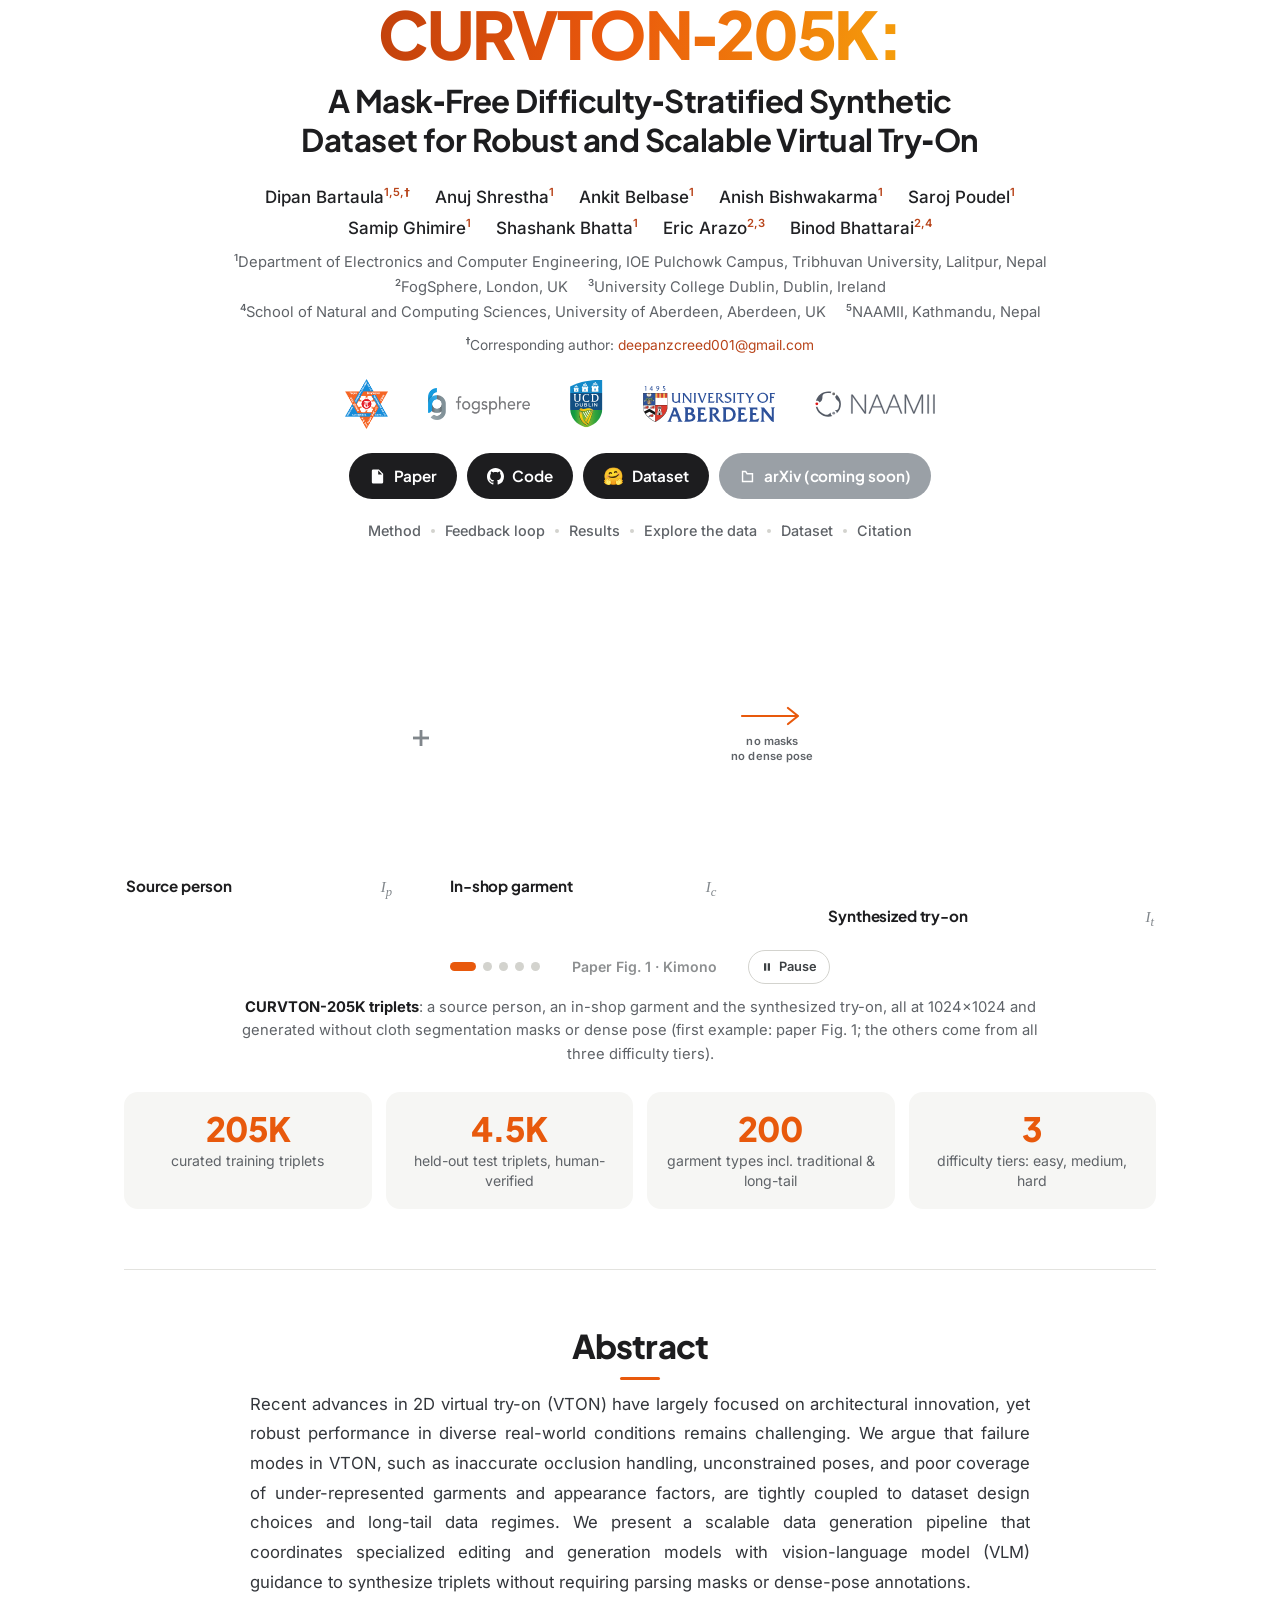
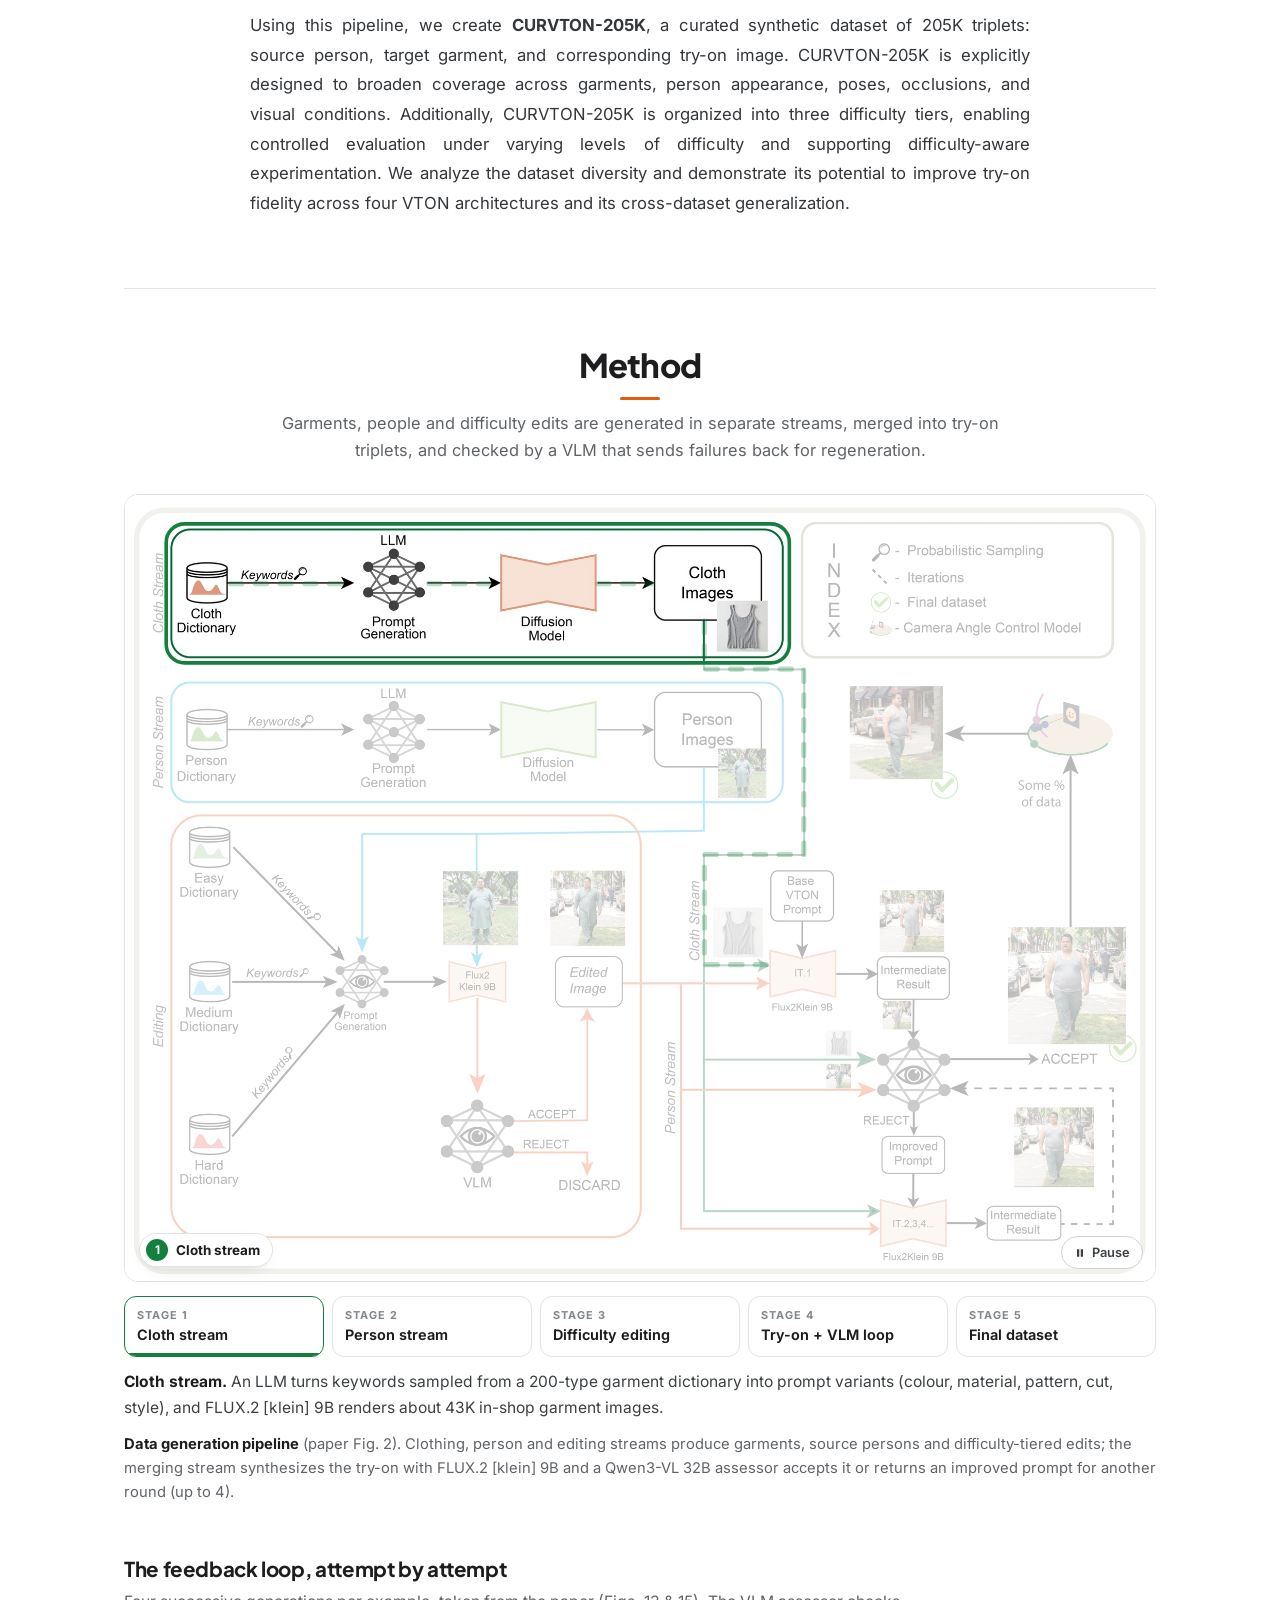
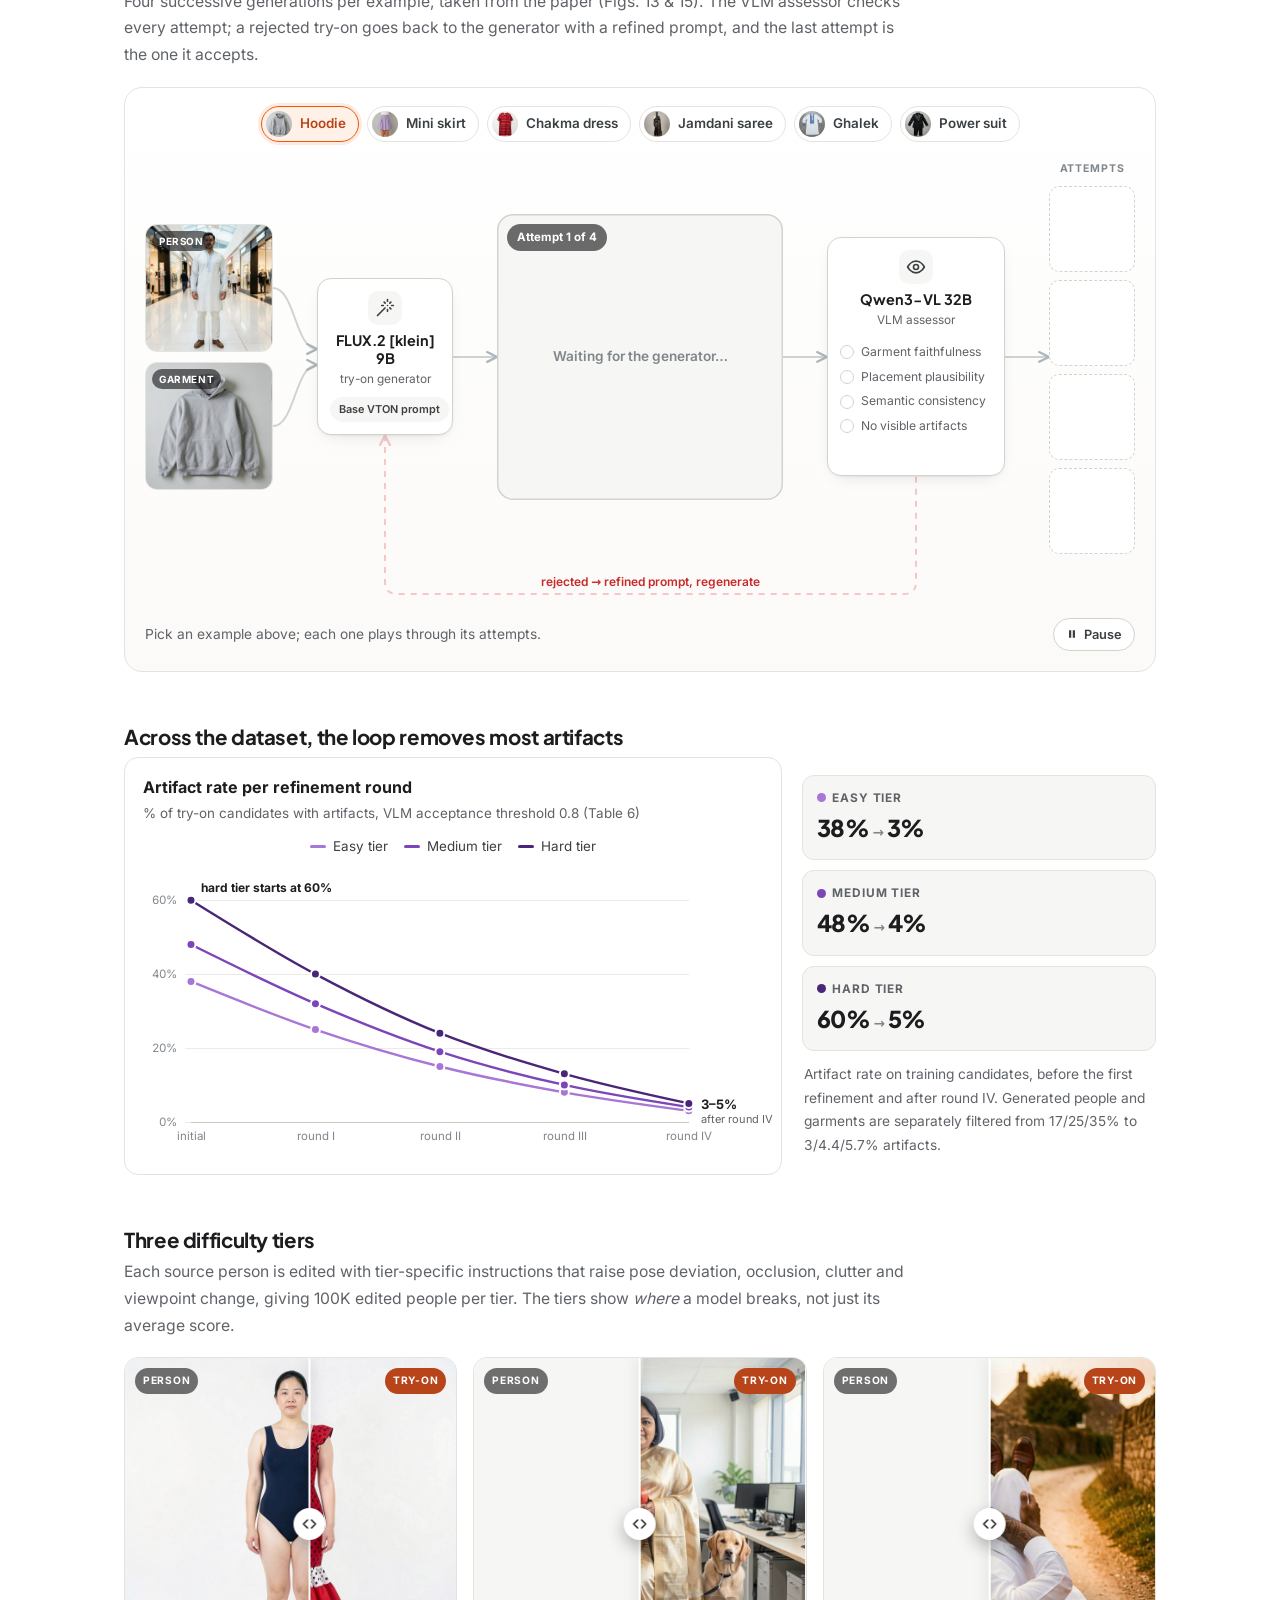
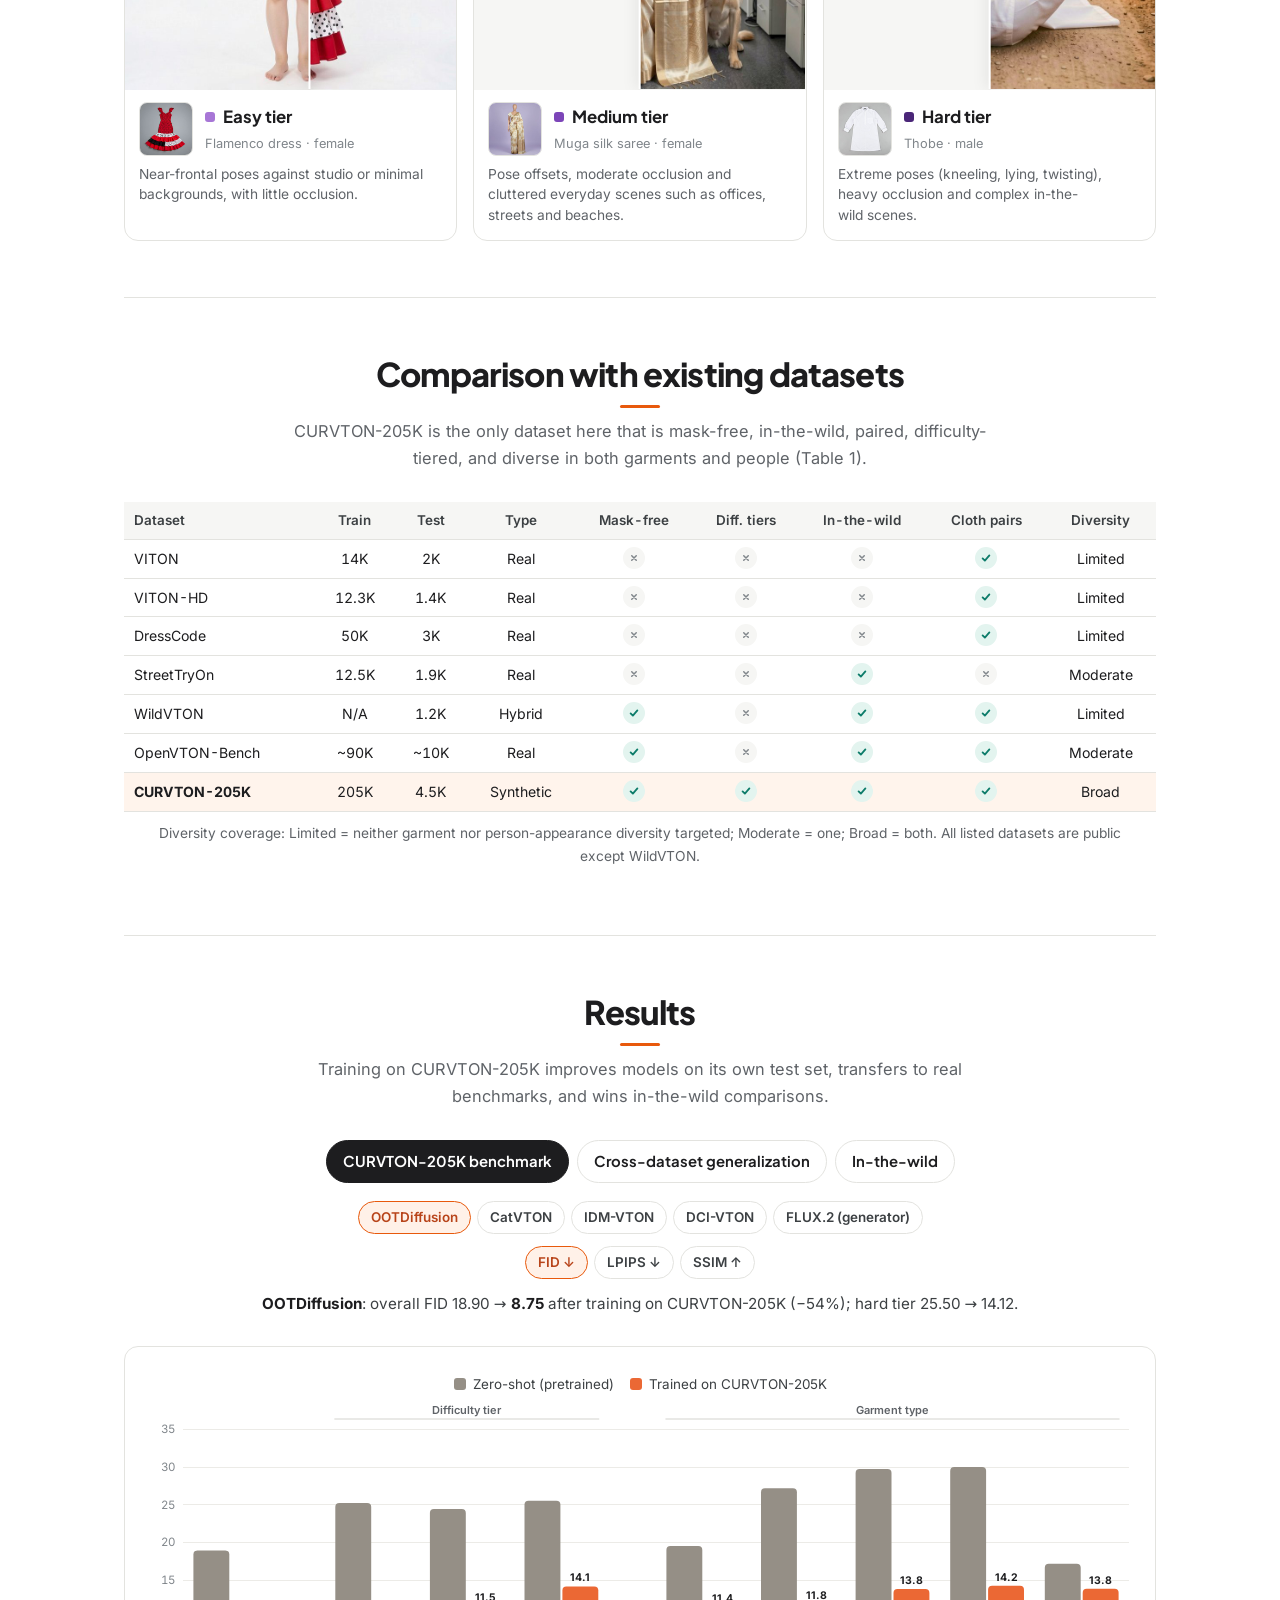
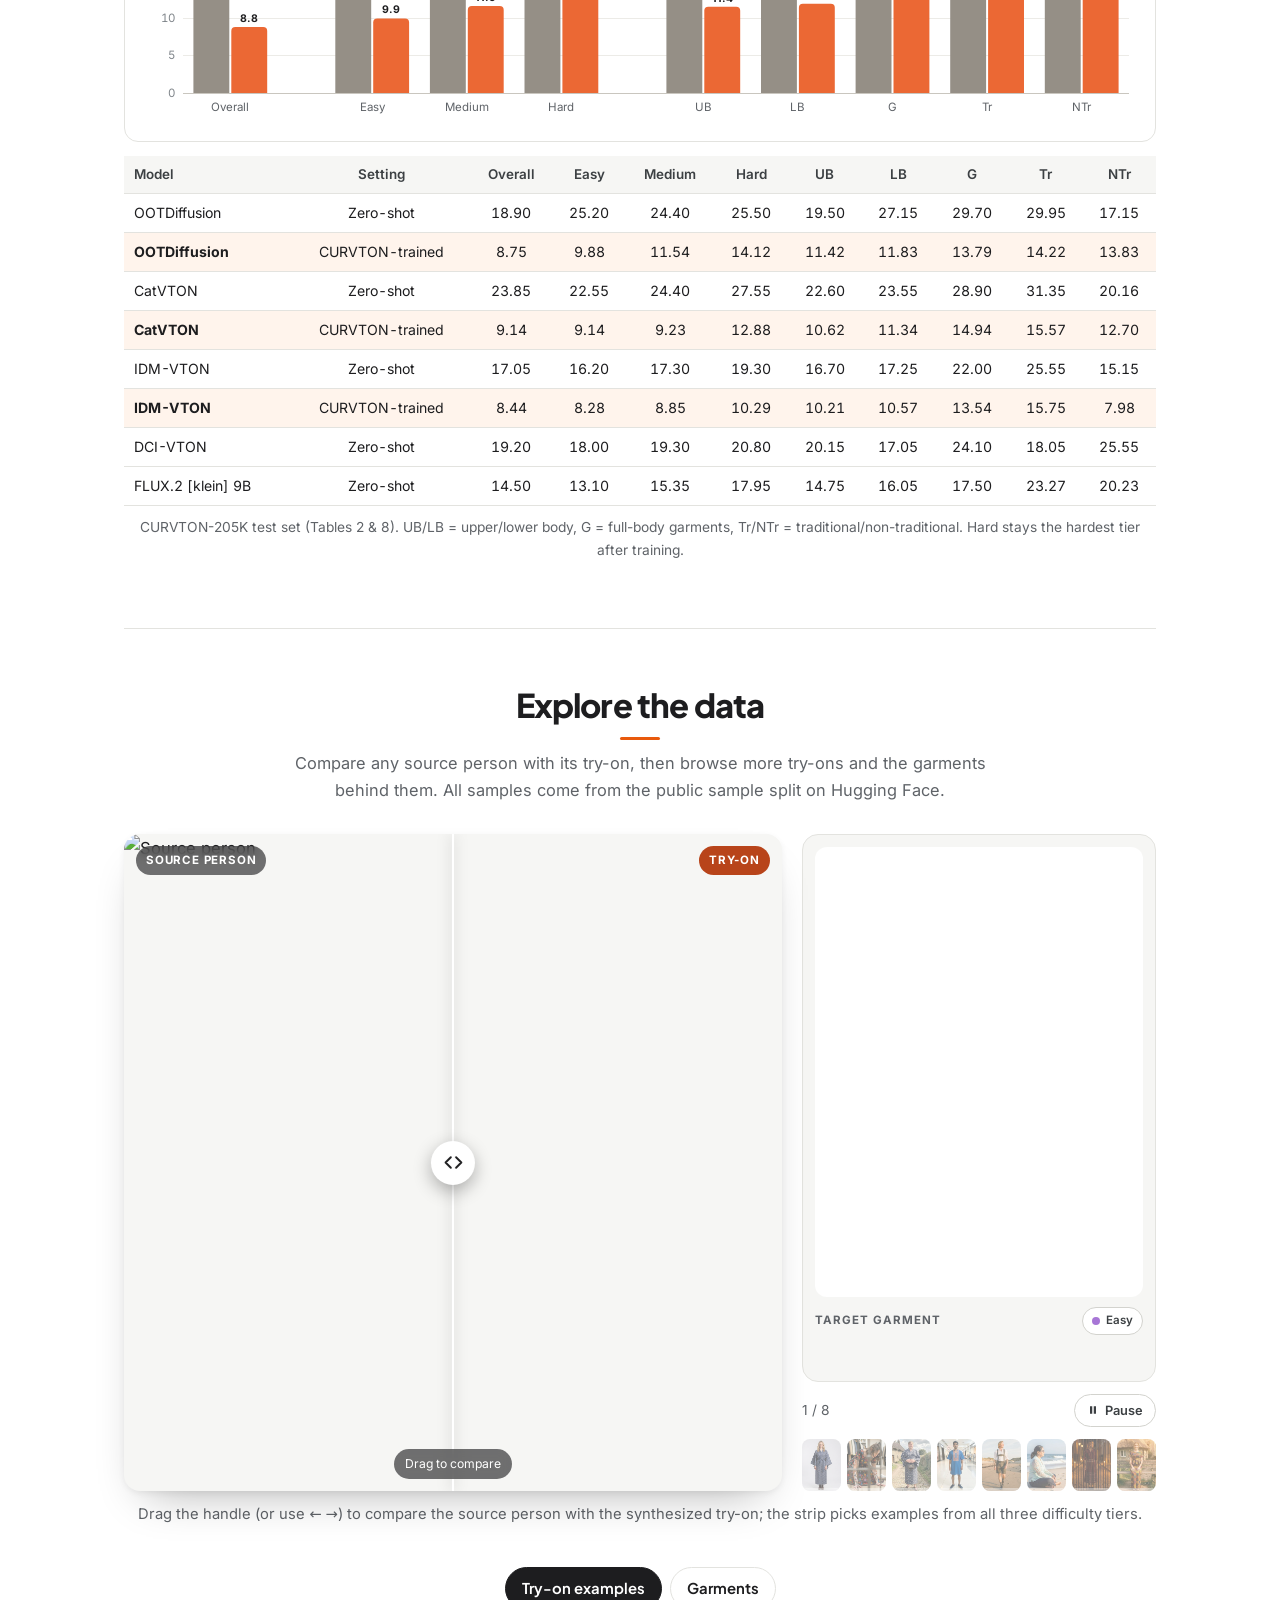
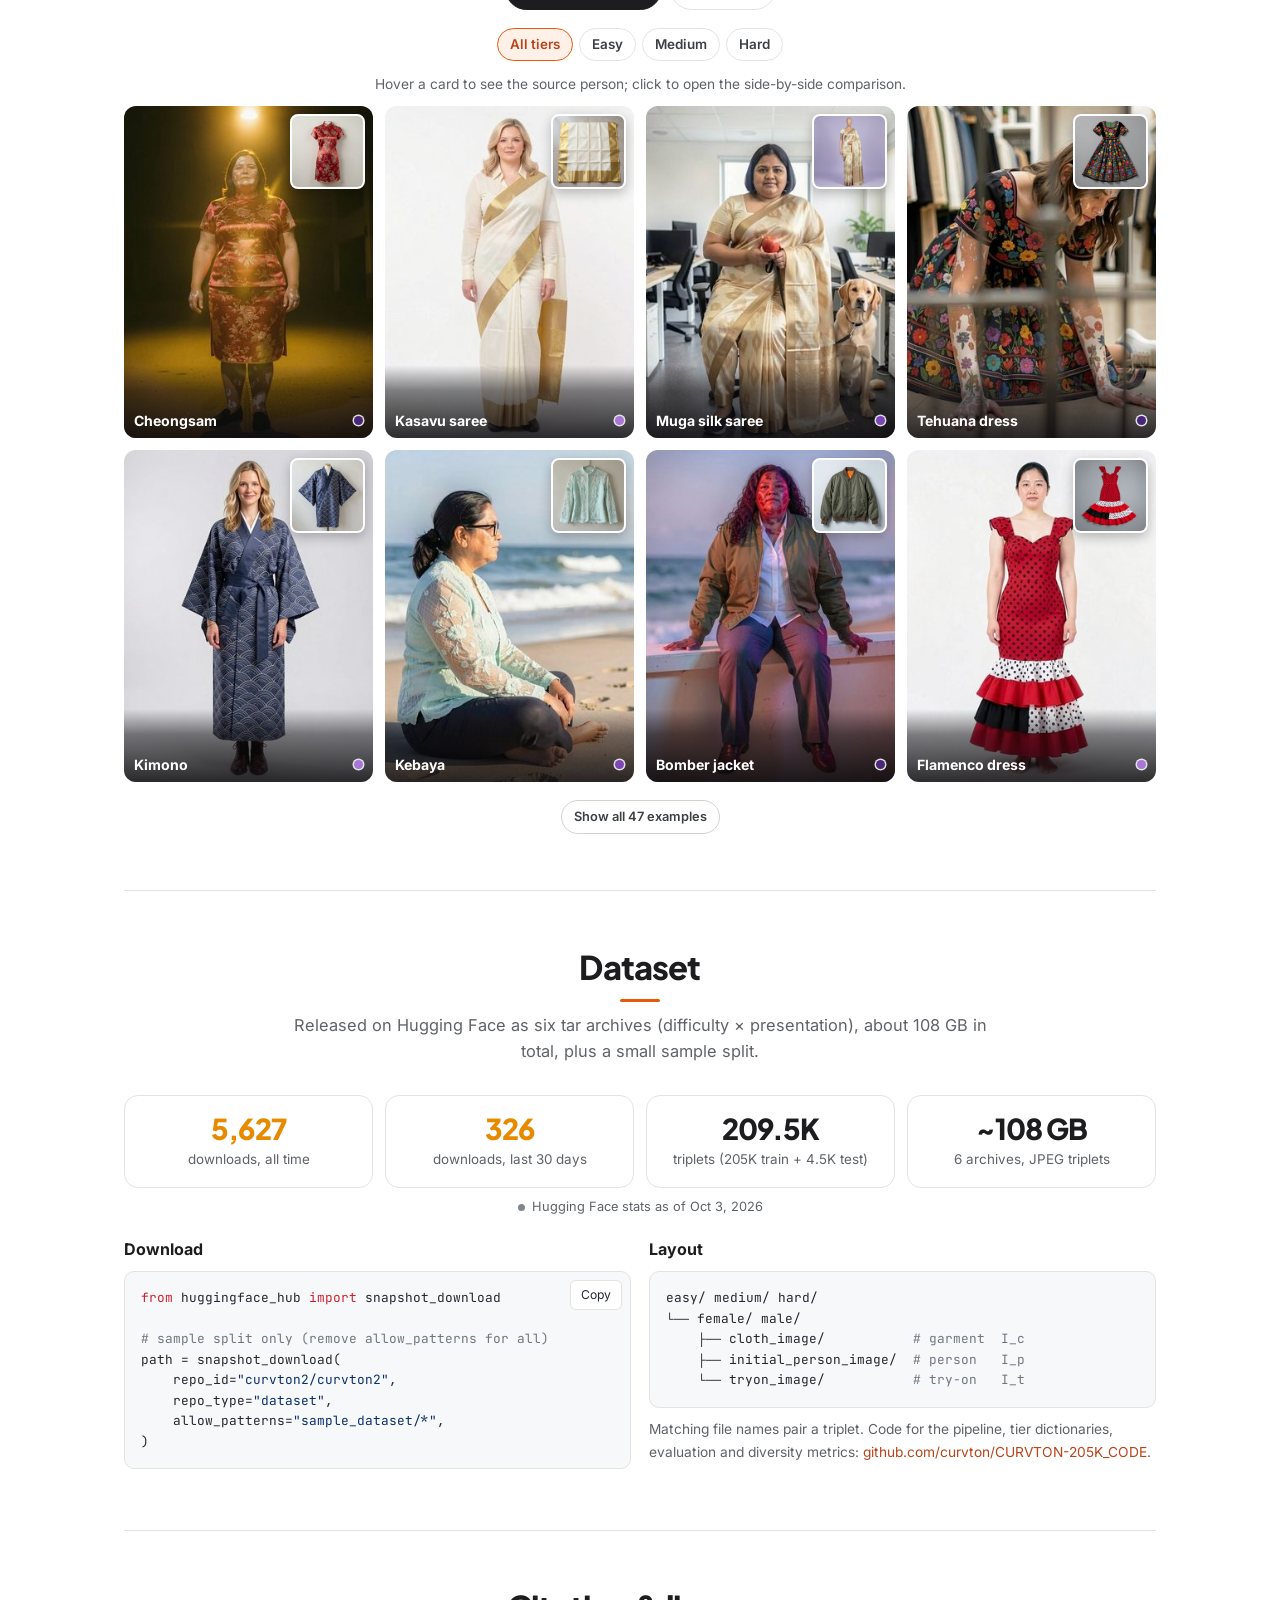
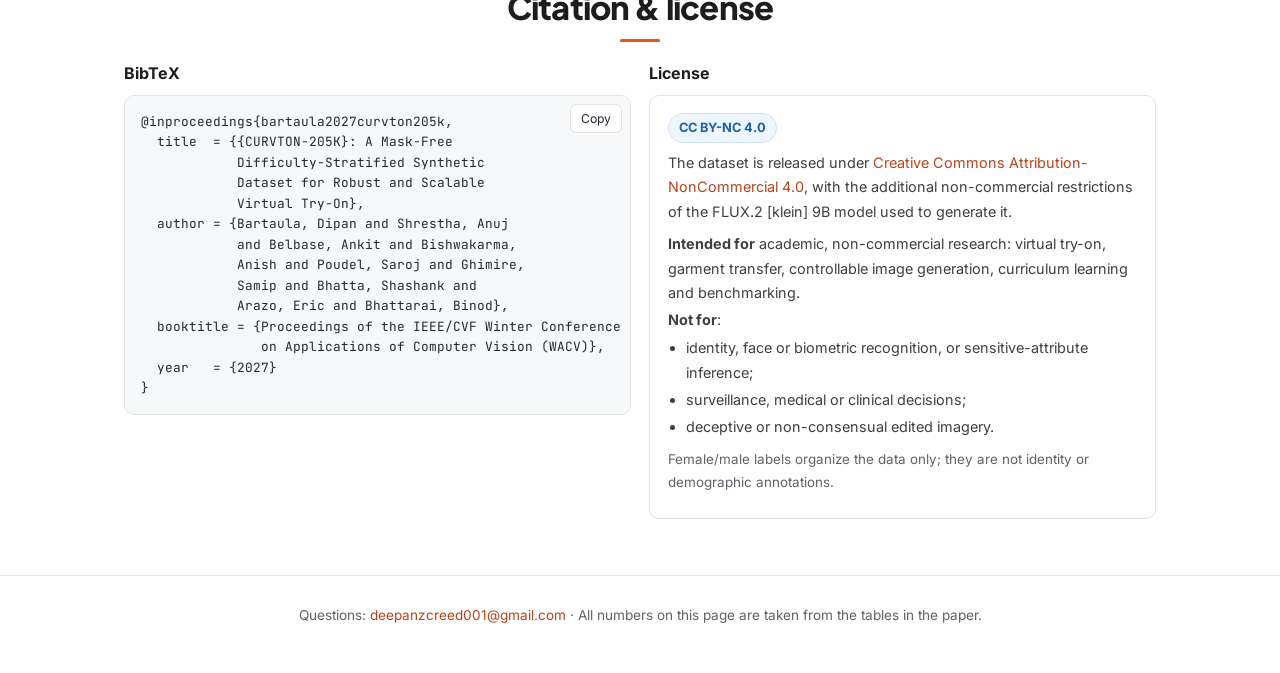
==== site/curvton/index.html @ 4152c532 "CURVTON-205K project page (WACV 2027) Co-Authored-By: Claude Opus 5.5 <noreply@anthropic.com>" ====
<!DOCTYPE html>
<html lang="en">
<head>
<meta charset="utf-8">
<meta name="viewport" content="width=device-width, initial-scale=1">
<meta name="color-scheme" content="light only">
<title>CURVTON-205K: A Mask-Free Difficulty-Stratified Synthetic Dataset for Robust and Scalable Virtual Try-On</title>
<meta name="description" content="CURVTON-205K: 205K curated, mask-free virtual try-on triplets in three difficulty tiers, built with a VLM-guided generation and curation pipeline.">
<meta property="og:title" content="CURVTON-205K: A Mask-Free Difficulty-Stratified Synthetic Dataset for Robust and Scalable Virtual Try-On">
<meta property="og:description" content="205K curated mask-free try-on triplets · 200 garment types · easy / medium / hard tiers · evaluated across four VTON architectures.">
<meta property="og:type" content="website">
<meta property="og:url" content="https://dipanbartaula.github.io/curvton/">
<meta property="og:image" content="https://dipanbartaula.github.io/curvton/static/img/og.jpg">
<meta property="og:image:width" content="1200">
<meta property="og:image:height" content="630">
<meta name="twitter:card" content="summary_large_image">
<meta name="twitter:image" content="https://dipanbartaula.github.io/curvton/static/img/og.jpg">
<link rel="canonical" href="https://dipanbartaula.github.io/curvton/">
<meta name="theme-color" content="#ffffff">
<link rel="icon" href="data:image/svg+xml,%3Csvg xmlns='http://www.w3.org/2000/svg' viewBox='0 0 64 64'%3E%3Crect width='64' height='64' rx='16' fill='%231d1d1f'/%3E%3Cpath d='M22 14l-10 8 5 8 5-3v23h20V27l5 3 5-8-10-8c-2 4-6 6-10 6s-8-2-10-6z' fill='%23e8590c'/%3E%3C/svg%3E">
<link rel="preload" href="static/fonts/inter-var.woff2" as="font" type="font/woff2" crossorigin>
<link rel="preload" href="static/fonts/jakarta-var.woff2" as="font" type="font/woff2" crossorigin>
<link rel="stylesheet" href="static/css/style.css">
</head>
<body>

<header class="wrap">
  <h1><span class="name">CURVTON&#8209;205K:</span> <span class="desc">A Mask&#8209;Free Difficulty&#8209;Stratified Synthetic Dataset for Robust and Scalable Virtual Try&#8209;On</span></h1>
  <div class="authors">
    <span>Dipan Bartaula<sup>1,5,&dagger;</sup></span>
    <span>Anuj Shrestha<sup>1</sup></span>
    <span>Ankit Belbase<sup>1</sup></span>
    <span>Anish Bishwakarma<sup>1</sup></span>
    <span>Saroj Poudel<sup>1</sup></span>
    <span>Samip Ghimire<sup>1</sup></span>
    <span>Shashank Bhatta<sup>1</sup></span>
    <span>Eric Arazo<sup>2,3</sup></span>
    <span>Binod Bhattarai<sup>2,4</sup></span>
  </div>
  <div class="affils">
    <span><sup>1</sup>Department of Electronics and Computer Engineering, IOE Pulchowk Campus, Tribhuvan University, Lalitpur, Nepal</span>
    <span><sup>2</sup>FogSphere, London, UK</span>
    <span><sup>3</sup>University College Dublin, Dublin, Ireland</span>
    <span><sup>4</sup>School of Natural and Computing Sciences, University of Aberdeen, Aberdeen, UK</span>
    <span><sup>5</sup>NAAMII, Kathmandu, Nepal</span>
  </div>
  <div class="notes"><sup>&dagger;</sup>Corresponding author: <a href="mailto:deepanzcreed001@gmail.com">deepanzcreed001@gmail.com</a></div>
  <div class="logos" aria-label="Affiliated institutions">
    <a class="lg lg-tu" href="https://tu.edu.np/" target="_blank" rel="noopener" title="Tribhuvan University"><img src="static/img/logos/tu.png" width="163" height="192" alt="Tribhuvan University"></a>
    <a class="lg lg-fog" href="https://fogsphere.com/" target="_blank" rel="noopener" title="FogSphere"><img src="static/img/logos/fogsphere.png" width="384" height="120" alt="FogSphere"></a>
    <a class="lg lg-ucd" href="https://www.ucd.ie/" target="_blank" rel="noopener" title="University College Dublin"><img src="static/img/logos/ucd.svg" width="47" height="68" alt="University College Dublin"></a>
    <span class="lg-br" aria-hidden="true"></span>
    <a class="lg lg-abdn" href="https://www.abdn.ac.uk/" target="_blank" rel="noopener" title="University of Aberdeen"><img src="static/img/logos/aberdeen.svg" width="389" height="106" alt="University of Aberdeen"></a>
    <a class="lg lg-naamii" href="https://naamii.org/" target="_blank" rel="noopener" title="NAAMII"><img src="static/img/logos/naamii.svg" width="1066" height="232" alt="NAAMII"></a>
  </div>
  <div class="buttons">
    <a class="btn" href="static/pdf/CURVTON-205K.pdf" target="_blank" rel="noopener"><svg viewBox="0 0 24 24"><path d="M6 2h8l6 6v12a2 2 0 0 1-2 2H6a2 2 0 0 1-2-2V4a2 2 0 0 1 2-2zm7 1.5V9h5.5L13 3.5zM8 13h8v1.6H8V13zm0 3.4h8V18H8v-1.6z"/></svg>Paper</a>
    <a class="btn" href="https://github.com/curvton/CURVTON-205K_CODE" target="_blank" rel="noopener"><svg viewBox="0 0 16 16"><path d="M8 0C3.58 0 0 3.58 0 8c0 3.54 2.29 6.53 5.47 7.59.4.07.55-.17.55-.38 0-.19-.01-.82-.01-1.49-2.01.37-2.53-.49-2.69-.94-.09-.23-.48-.94-.82-1.13-.28-.15-.68-.52-.01-.53.63-.01 1.08.58 1.23.82.72 1.21 1.87.87 2.33.66.07-.52.28-.87.51-1.07-1.78-.2-3.64-.89-3.64-3.95 0-.87.31-1.59.82-2.15-.08-.2-.36-1.02.08-2.12 0 0 .67-.21 2.2.82.64-.18 1.32-.27 2-.27.68 0 1.36.09 2 .27 1.53-1.04 2.2-.82 2.2-.82.44 1.1.16 1.92.08 2.12.51.56.82 1.27.82 2.15 0 3.07-1.87 3.75-3.65 3.95.29.25.54.73.54 1.48 0 1.07-.01 1.93-.01 2.2 0 .21.15.46.55.38A8.013 8.013 0 0016 8c0-4.42-3.58-8-8-8z"/></svg>Code</a>
    <a class="btn" href="https://huggingface.co/datasets/curvton2/curvton2" target="_blank" rel="noopener"><span class="emoji" aria-hidden="true">🤗</span>Dataset</a>
    <a class="btn disabled" href="#" aria-disabled="true" tabindex="-1"><svg viewBox="0 0 24 24"><path d="M4 4h6l2 3h8v13H4V4zm2 2v12h12V9h-7.1l-2-3H6z"/></svg>arXiv (coming soon)</a>
  </div>
  <nav class="toc" aria-label="Page sections"><a href="#method">Method</a><a href="#loop-sec">Feedback loop</a><a href="#results">Results</a><a href="#explore">Explore the data</a><a href="#dataset">Dataset</a><a href="#cite">Citation</a></nav>
</header>

<main class="wrap">

<section class="first" id="teaser" aria-label="Teaser">
  <figure class="tz-fig reveal">
    <div class="tz" id="tz">
      <div class="tz-card"><div class="tz-img"><img id="tzP" src="static/img/teaser/fig1_person.jpg" width="683" height="683" alt="Source person"></div><div class="tz-lbl"><b>Source person</b><i>I<sub>p</sub></i></div></div>
      <div class="tz-op" aria-hidden="true">+</div>
      <div class="tz-card"><div class="tz-img"><img id="tzG" src="static/img/teaser/fig1_garment.jpg" width="682" height="682" alt="In-shop garment"></div><div class="tz-lbl"><b>In-shop garment</b><i>I<sub>c</sub></i></div></div>
      <div class="tz-op tz-arrow" aria-hidden="true"><svg viewBox="0 0 64 24" fill="none" stroke="currentColor" stroke-width="2.2" stroke-linecap="round" stroke-linejoin="round"><path d="M2 12h56M48 4l10 8-10 8"/></svg><span>no masks<br>no dense pose</span></div>
      <div class="tz-card tz-out"><div class="tz-img" id="tzOut"><img id="tzBase" src="static/img/teaser/fig1_person.jpg" width="683" height="683" alt=""><div class="tz-rev" id="tzRev"><div class="tz-inner" id="tzInner"><img id="tzT" src="static/img/teaser/fig1_tryon.jpg" width="683" height="683" alt="Synthesized try-on"></div></div><div class="tz-beam" id="tzBeam"></div><span class="tz-ok" id="tzOk"><svg viewBox="0 0 16 16" fill="none" stroke="currentColor" stroke-width="2.4" stroke-linecap="round" stroke-linejoin="round"><path d="M3.5 8.5l3 3 6-7"/></svg>VLM-accepted</span></div><div class="tz-lbl"><b>Synthesized try-on</b><i>I<sub>t</sub></i></div></div>
      <img class="tz-ghost" id="tzGhost" alt="" aria-hidden="true">
    </div>
    <div class="tz-ctrl"><div class="tz-dots" id="tzDots" aria-label="Choose a teaser example"></div><span class="tz-name" id="tzName">Paper Fig. 1</span><button class="pill" id="tzPlay" type="button"><svg viewBox="0 0 16 16"><path d="M4 3h3v10H4zM9 3h3v10H9z"/></svg><span>Pause</span></button></div>
    <p class="hint motion-note" hidden>Animations are paused because your device asks for reduced motion. Press Play on any figure to watch it.</p>
    <figcaption><b>CURVTON-205K triplets</b>: a source person, an in-shop garment and the synthesized try-on, all at 1024&times;1024 and generated without cloth segmentation masks or dense pose (first example: paper Fig. 1; the others come from all three difficulty tiers).</figcaption>
  </figure>
  <div class="highlights reveal" id="highlights">
    <div class="hl"><div class="num" data-to="205" data-suffix="K">205K</div><div class="lbl">curated training triplets</div></div>
    <div class="hl"><div class="num" data-to="4.5" data-dec="1" data-suffix="K">4.5K</div><div class="lbl">held-out test triplets, human-verified</div></div>
    <div class="hl"><div class="num" data-to="200">200</div><div class="lbl">garment types incl. traditional &amp; long-tail</div></div>
    <div class="hl"><div class="num" data-to="3">3</div><div class="lbl">difficulty tiers: easy, medium, hard</div></div>
  </div>
</section>

<section>
  <h2>Abstract</h2>
  <div class="abstract">
    <p>Recent advances in 2D virtual try-on (VTON) have largely focused on architectural innovation, yet robust performance in diverse real-world conditions remains challenging. We argue that failure modes in VTON, such as inaccurate occlusion handling, unconstrained poses, and poor coverage of under-represented garments and appearance factors, are tightly coupled to dataset design choices and long-tail data regimes. We present a scalable data generation pipeline that coordinates specialized editing and generation models with vision-language model (VLM) guidance to synthesize triplets without requiring parsing masks or dense-pose annotations.</p>
    <p>Using this pipeline, we create <b>CURVTON-205K</b>, a curated synthetic dataset of 205K triplets: source person, target garment, and corresponding try-on image. CURVTON-205K is explicitly designed to broaden coverage across garments, person appearance, poses, occlusions, and visual conditions. Additionally, CURVTON-205K is organized into three difficulty tiers, enabling controlled evaluation under varying levels of difficulty and supporting difficulty-aware experimentation. We analyze the dataset diversity and demonstrate its potential to improve try-on fidelity across four VTON architectures and its cross-dataset generalization.</p>
  </div>
</section>

<section id="method">
  <h2>Method</h2>
  <p class="sub-h">Garments, people and difficulty edits are generated in separate streams, merged into try-on triplets, and checked by a VLM that sends failures back for regeneration.</p>
  <figure class="arch-wrap reveal" id="archWrap">
    <div class="arch" id="arch">
      <img src="static/img/paper/pipeline_fig2.jpg" width="2000" height="1528" alt="CURVTON-205K data generation pipeline (paper Fig. 2)">
      <svg id="archSvg" viewBox="0 0 2000 1528" preserveAspectRatio="none" aria-hidden="true"></svg>
      <div class="arch-tag" id="archTag"><span class="n">1</span><span>Cloth stream</span></div>
      <button class="pill arch-btn" id="archPlay" type="button"><svg viewBox="0 0 16 16"><path d="M4 3h3v10H4zM9 3h3v10H9z"/></svg><span>Pause</span></button>
    </div>
    <div class="steps" id="archSteps" role="tablist" aria-label="Pipeline stages"></div>
    <div class="step-text" id="archText" aria-live="off"></div>
    <p class="hint tap-only" style="display:none;margin-top:8px">Tap the figure to view it full size.</p>
    <figcaption><b>Data generation pipeline</b> (paper Fig. 2). Clothing, person and editing streams produce garments, source persons and difficulty-tiered edits; the merging stream synthesizes the try-on with FLUX.2 [klein] 9B and a Qwen3-VL 32B assessor accepts it or returns an improved prompt for another round (up to 4).</figcaption>
  </figure>

  <h3 id="loop-sec">The feedback loop, attempt by attempt</h3>
  <p class="h3-sub">Four successive generations per example, taken from the paper (Figs. 13 &amp; 15). The VLM assessor checks every attempt; a rejected try-on goes back to the generator with a refined prompt, and the last attempt is the one it accepts.</p>
  <div class="loop reveal" id="loop">
    <div class="lp-pick" id="lpPick" aria-label="Choose an example"></div>
    <div class="lp-stage" id="lpStage">
      <svg class="lp-wires" id="lpWires" aria-hidden="true"></svg>
      <div class="lp-col inputs"><div class="lp-img"><img id="lpPerson" alt="Source person"><span>Person</span></div><div class="lp-img"><img id="lpGarment" alt="Target garment"><span>Garment</span></div></div>
      <div class="lp-node" id="lpGen"><div class="ic"><svg viewBox="0 0 24 24" fill="none" stroke="currentColor" stroke-width="2" stroke-linecap="round" stroke-linejoin="round"><path d="M15 4V2M15 16v-2M8 9h2M20 9h2M17.8 11.8L19 13M15 9h.01M17.8 6.2L19 5M3 21l9-9M12.2 6.2L11 5"/></svg></div><b>FLUX.2 [klein] 9B</b><small>try-on generator</small><span class="lp-prompt" id="lpPrompt">Base VTON prompt</span></div>
      <div class="lp-out" id="lpOut"><img id="lpImgA" alt="Generated try-on attempt"><img id="lpImgB" class="hide" alt=""><span class="att" id="lpAtt">Attempt 1</span><span class="ph">Waiting for the generator&hellip;</span><div class="scan" id="lpScan"></div><span class="stamp" id="lpStamp"></span></div>
      <div class="lp-node" id="lpVlm"><div class="ic"><svg viewBox="0 0 24 24" fill="none" stroke="currentColor" stroke-width="2" stroke-linecap="round" stroke-linejoin="round"><path d="M2 12s3.6-7 10-7 10 7 10 7-3.6 7-10 7S2 12 2 12z"/><circle cx="12" cy="12" r="3"/></svg></div><b>Qwen3-VL 32B</b><small>VLM assessor</small>
        <ul class="lp-checks" id="lpChecks"><li><i></i>Garment faithfulness</li><li><i></i>Placement plausibility</li><li><i></i>Semantic consistency</li><li><i></i>No visible artifacts</li></ul>
        <div class="lp-verdict" id="lpVerdict" aria-live="off"></div></div>
      <div class="lp-hist" id="lpHist"><div class="hd">Attempts</div></div>
    </div>
    <div class="lp-foot"><p class="hint" id="lpNote">Pick an example above; each one plays through its attempts.</p><button class="pill" id="lpPlay" type="button"><svg viewBox="0 0 16 16"><path d="M4 3h3v10H4zM9 3h3v10H9z"/></svg><span>Pause</span></button></div>
  </div>

  <h3>Across the dataset, the loop removes most artifacts</h3>
  <div class="two reveal">
    <div class="chart-box" id="refineBox">
      <h4>Artifact rate per refinement round</h4>
      <div class="sub">% of try-on candidates with artifacts, VLM acceptance threshold 0.8 (Table 6)</div>
      <div class="legend" id="refineLegend"></div>
      <div class="chart" id="refineChart"></div>
    </div>
    <div class="stats3" id="refineStats"></div>
  </div>

  <h3>Three difficulty tiers</h3>
  <p class="h3-sub">Each source person is edited with tier-specific instructions that raise pose deviation, occlusion, clutter and viewpoint change, giving 100K edited people per tier. The tiers show <i>where</i> a model breaks, not just its average score.</p>
  <div class="tiers reveal" id="tiers"></div>
</section>

<section>
  <h2>Comparison with existing datasets</h2>
  <p class="sub-h">CURVTON-205K is the only dataset here that is mask-free, in-the-wild, paired, difficulty-tiered, and diverse in both garments and people (Table 1).</p>
  <div class="tbl-wrap reveal"><table id="matrix"></table></div>
  <p class="hint" style="margin-top:10px">Diversity coverage: Limited = neither garment nor person-appearance diversity targeted; Moderate = one; Broad = both. All listed datasets are public except WildVTON.</p>
</section>

<section id="results">
  <h2>Results</h2>
  <p class="sub-h">Training on CURVTON-205K improves models on its own test set, transfers to real benchmarks, and wins in-the-wild comparisons.</p>
  <div class="tabs" role="tablist" id="resTabs">
    <button class="tab" role="tab" aria-selected="true" data-p="bench">CURVTON-205K benchmark</button>
    <button class="tab" role="tab" aria-selected="false" data-p="cross">Cross-dataset generalization</button>
    <button class="tab" role="tab" aria-selected="false" data-p="wild">In-the-wild</button>
  </div>

  <div class="panel active" id="p-bench">
    <div class="toggles" id="benchModel"></div>
    <div class="toggles" id="benchMetric"><button aria-pressed="true" data-v="FID">FID &darr;</button><button aria-pressed="false" data-v="LPIPS">LPIPS &darr;</button><button aria-pressed="false" data-v="SSIM">SSIM &uarr;</button></div>
    <p class="takeaway" id="benchTake"></p>
    <div class="chart-box">
      <div class="legend"><span><i style="background:var(--neutral)"></i>Zero-shot (pretrained)</span><span><i style="background:var(--curv)"></i>Trained on CURVTON-205K</span></div>
      <div class="chart" id="benchChart"></div>
    </div>
    <div class="tbl-wrap" id="benchTable"></div>
    <p class="hint" style="margin-top:10px">CURVTON-205K test set (Tables 2 &amp; 8). UB/LB = upper/lower body, G = full-body garments, Tr/NTr = traditional/non-traditional. Hard stays the hardest tier after training.</p>
  </div>

  <div class="panel" id="p-cross">
    <div class="toggles" id="crossBench"><button aria-pressed="false" data-v="VITON-HD">VITON-HD</button><button aria-pressed="false" data-v="DressCode">DressCode</button><button aria-pressed="true" data-v="StreetTryOn">StreetTryOn (in-the-wild)</button></div>
    <div class="toggles" id="crossMetric"></div>
    <p class="takeaway" id="crossTake"></p>
    <div class="chart-box">
      <div class="legend"><span><i class="dot" style="background:var(--real)"></i>Real baseline</span><span><i class="dot" style="background:var(--curv)"></i>CURVTON-205K only</span><span><i class="dot" style="background:var(--mix)"></i>Real + CURVTON</span></div>
      <div class="chart" id="crossChart"></div>
    </div>
    <div class="tbl-wrap" id="crossTable"></div>
    <p class="hint" style="margin-top:10px">Train on real data, CURVTON-205K, or both; test protocols fixed (Table 3).</p>
  </div>

  <div class="panel" id="p-wild">
    <p class="takeaway">OOTDiffusion trained on CURVTON-205K is preferred by human raters for both <b>try-on quality (35%)</b> and <b>realism (28%)</b>, and scores highest on CLIP-I and the VLM evaluator.</p>
    <div class="chart-box"><div class="chart" id="wildChart"></div></div>
    <div class="tbl-wrap" id="wildTable"></div>
    <p class="hint" style="margin-top:10px">OOTDiffusion trained on each data source; pretrained FLUX and IDM-VTON as references (Table 5). Human preference: blind pairwise votes from 20 annotators, normalized to 100% per criterion.</p>
  </div>
</section>

<section id="explore">
  <h2>Explore the data</h2>
  <p class="sub-h">Compare any source person with its try-on, then browse more try-ons and the garments behind them. All samples come from the public sample split on Hugging Face.</p>
  <div class="stage reveal" id="stage">
    <div class="cmp" id="heroCmp" role="slider" tabindex="0" aria-label="Compare source person and try-on" aria-valuemin="0" aria-valuemax="100" aria-valuenow="50">
      <img class="cmp-a" alt="Source person" draggable="false">
      <div class="cmp-layer"><div class="inner"><img class="cmp-b" alt="Synthesized try-on" draggable="false"></div></div>
      <div class="cmp-handle"><span class="cmp-knob"><svg viewBox="0 0 24 24" fill="none" stroke="currentColor" stroke-width="2.2" stroke-linecap="round" stroke-linejoin="round"><path d="M9 6l-6 6 6 6M15 6l6 6-6 6"/></svg></span></div>
      <span class="cmp-tag l">Source person</span><span class="cmp-tag r">Try-on</span>
      <span class="cmp-hint">Drag to compare</span>
    </div>
    <div class="side">
      <div class="garment-card">
        <div class="gimg" id="heroGarment"></div>
        <div class="ginfo">
          <div class="glbl"><span>Target garment</span><span class="chip" id="heroTier"><i class="t-e"></i>Easy</span></div>
          <div class="gname" id="heroName">&nbsp;</div>
        </div>
      </div>
      <div class="ctrl"><span class="hint" style="margin:0" id="heroCount">1 / 8</span><button class="pill" id="heroPlay" type="button"><svg viewBox="0 0 16 16"><path d="M4 3h3v10H4zM9 3h3v10H9z"/></svg><span>Pause</span></button></div>
      <div class="rail" id="heroRail" aria-label="Choose an example"></div>
    </div>
  </div>
  <p class="caption reveal" style="text-align:center">Drag the handle (or use &larr;&nbsp;&rarr;) to compare the source person with the synthesized try-on; the strip picks examples from all three difficulty tiers.</p>
  <div class="tabs" role="tablist" id="galTabs" style="margin-top:40px">
    <button class="tab" role="tab" aria-selected="true" data-g="tryon">Try-on examples</button>
    <button class="tab" role="tab" aria-selected="false" data-g="garments">Garments</button>
  </div>
  <div class="gpanel active" id="g-tryon">
    <div class="toggles" id="galTier"><button aria-pressed="true" data-v="all">All tiers</button><button aria-pressed="false" data-v="easy">Easy</button><button aria-pressed="false" data-v="medium">Medium</button><button aria-pressed="false" data-v="hard">Hard</button></div>
    <p class="hint"><span class="hover-only">Hover a card to see the source person; click</span><span class="tap-only">Tap a card</span> to open the side-by-side comparison.</p>
    <div class="gallery" id="gal"></div>
    <div class="more"><button class="pill" id="galMore" type="button">Show more</button></div>
  </div>
  <div class="gpanel" id="g-garments">
    <div class="toggles" id="gmKind"><button aria-pressed="true" data-v="all">All garments</button><button aria-pressed="false" data-v="trad">Traditional</button><button aria-pressed="false" data-v="mod">Contemporary</button></div>
    <div class="garments" id="gms"></div>
    <div class="more"><button class="pill" id="gmMore" type="button">Show more</button></div>
    <p class="hint" style="margin-top:12px"><span class="hover-only">Hover to peek at the try-on, click</span><span class="tap-only">Tap</span> to compare. The garment dictionary covers 200 types, from common Western clothing to long-tail and traditional garments. Each garment here opens the try-on it was used for.</p>
  </div>
</section>

<section id="dataset">
  <h2>Dataset</h2>
  <p class="sub-h">Released on Hugging Face as six tar archives (difficulty &times; presentation), about 108&nbsp;GB in total, plus a small sample split.</p>
  <div class="dstats reveal">
    <div class="ds"><div class="v hf" id="hfAll">5,627</div><div class="l">downloads, all time</div></div>
    <div class="ds"><div class="v hf" id="hfMonth">326</div><div class="l">downloads, last 30 days</div></div>
    <div class="ds"><div class="v">209.5K</div><div class="l">triplets (205K train + 4.5K test)</div></div>
    <div class="ds"><div class="v">~108 GB</div><div class="l">6 archives, JPEG triplets</div></div>
  </div>
  <div class="live stale" id="hfLive"><i></i><span>Hugging Face stats as of Oct 3, 2026</span></div>
  <div class="grid2">
    <div>
      <h4>Download</h4>
<pre id="code1"><button class="copy" type="button">Copy</button><span class="k">from</span> huggingface_hub <span class="k">import</span> snapshot_download

<span class="c"># sample split only (remove allow_patterns for all)</span>
path = snapshot_download(
    repo_id=<span class="s">"curvton2/curvton2"</span>,
    repo_type=<span class="s">"dataset"</span>,
    allow_patterns=<span class="s">"sample_dataset/*"</span>,
)</pre>
    </div>
    <div>
      <h4>Layout</h4>
<pre>easy/ medium/ hard/
└── female/ male/
    ├── cloth_image/           <span class="c"># garment  I_c</span>
    ├── initial_person_image/  <span class="c"># person   I_p</span>
    └── tryon_image/           <span class="c"># try-on   I_t</span></pre>
      <p class="hint" style="text-align:left;margin-top:10px">Matching file names pair a triplet. Code for the pipeline, tier dictionaries, evaluation and diversity metrics: <a href="https://github.com/curvton/CURVTON-205K_CODE" target="_blank" rel="noopener">github.com/curvton/CURVTON-205K_CODE</a>.</p>
    </div>
  </div>
</section>

<section id="cite">
  <h2>Citation &amp; license</h2>
  <div class="grid2" style="margin-top:18px">
    <div>
      <h4>BibTeX</h4>
<pre id="bibtex"><button class="copy" type="button">Copy</button>@inproceedings{bartaula2027curvton205k,
  title  = {{CURVTON-205K}: A Mask-Free
            Difficulty-Stratified Synthetic
            Dataset for Robust and Scalable
            Virtual Try-On},
  author = {Bartaula, Dipan and Shrestha, Anuj
            and Belbase, Ankit and Bishwakarma,
            Anish and Poudel, Saroj and Ghimire,
            Samip and Bhatta, Shashank and
            Arazo, Eric and Bhattarai, Binod},
  booktitle = {Proceedings of the IEEE/CVF Winter Conference
               on Applications of Computer Vision (WACV)},
  year   = {2027}
}</pre>
    </div>
    <div>
      <h4>License</h4>
      <div class="license">
        <span class="badge">CC BY-NC 4.0</span>
        <p>The dataset is released under <a href="https://creativecommons.org/licenses/by-nc/4.0/" target="_blank" rel="noopener">Creative Commons Attribution-NonCommercial 4.0</a>, with the additional non-commercial restrictions of the FLUX.2 [klein] 9B model used to generate it.</p>
        <p style="margin-bottom:2px"><b>Intended for</b> academic, non-commercial research: virtual try-on, garment transfer, controllable image generation, curriculum learning and benchmarking.</p>
        <p style="margin-bottom:2px"><b>Not for</b>:</p>
        <ul>
          <li>identity, face or biometric recognition, or sensitive-attribute inference;</li>
          <li>surveillance, medical or clinical decisions;</li>
          <li>deceptive or non-consensual edited imagery.</li>
        </ul>
        <p style="margin-top:8px;font-size:.84rem;color:var(--muted)">Female/male labels organize the data only; they are not identity or demographic annotations.</p>
      </div>
    </div>
  </div>
</section>
</main>

<footer>
  <div class="wrap">Questions: <a href="mailto:deepanzcreed001@gmail.com">deepanzcreed001@gmail.com</a> · All numbers on this page are taken from the tables in the paper.</div>
</footer>

<div class="lightbox" id="lightbox" role="dialog" aria-modal="true" aria-label="Try-on comparison">
  <button class="lb-close" type="button" aria-label="Close"><svg viewBox="0 0 24 24" fill="none" stroke="currentColor" stroke-width="2.2" stroke-linecap="round"><path d="M6 6l12 12M18 6L6 18"/></svg></button>
  <button class="lb-nav prev" type="button" aria-label="Previous"><svg viewBox="0 0 24 24" fill="none" stroke="currentColor" stroke-width="2.2" stroke-linecap="round" stroke-linejoin="round"><path d="M15 6l-6 6 6 6"/></svg></button>
  <button class="lb-nav next" type="button" aria-label="Next"><svg viewBox="0 0 24 24" fill="none" stroke="currentColor" stroke-width="2.2" stroke-linecap="round" stroke-linejoin="round"><path d="M9 6l6 6-6 6"/></svg></button>
  <div class="lb-inner">
    <div class="cmp" id="lbCmp" role="slider" tabindex="0" aria-label="Compare source person and try-on" aria-valuemin="0" aria-valuemax="100" aria-valuenow="50">
      <img class="cmp-a" alt="Source person" draggable="false">
      <div class="cmp-layer"><div class="inner"><img class="cmp-b" alt="Synthesized try-on" draggable="false"></div></div>
      <div class="cmp-handle"><span class="cmp-knob"><svg viewBox="0 0 24 24" fill="none" stroke="currentColor" stroke-width="2.2" stroke-linecap="round" stroke-linejoin="round"><path d="M9 6l-6 6 6 6M15 6l6 6-6 6"/></svg></span></div>
      <span class="cmp-tag l">Source person</span><span class="cmp-tag r">Try-on</span>
    </div>
    <div class="lb-side">
      <img id="lbCloth" alt="Target garment">
      <div><h4 id="lbName"></h4><div style="display:flex;gap:6px;margin-top:8px;flex-wrap:wrap" id="lbChips"></div></div>
    </div>
  </div>
</div>

<div class="zoom" id="zoom" role="dialog" aria-modal="true" aria-label="Enlarged figure">
  <button class="zclose" type="button" aria-label="Close enlarged figure"><svg viewBox="0 0 24 24" fill="none" stroke="currentColor" stroke-width="2.2" stroke-linecap="round"><path d="M6 6l12 12M18 6L6 18"/></svg></button>
  <img alt="">
</div>
<div class="tooltip" id="tip" aria-hidden="true"></div>

<script src="static/vendor/d3.v7.min.js"></script>
<script src="static/js/data.js"></script>
<script src="static/js/teaser.js"></script>
<script src="static/js/arch.js"></script>
<script src="static/js/loop.js"></script>
<script src="static/js/charts.js"></script>
<script src="static/js/main.js"></script>
</body>
</html>
---- site/curvton/static/css/style.css ----
/* CURVTON-205K project page: light conference-style theme */
@font-face{font-family:"Inter";src:url(../fonts/inter-var.woff2) format("woff2");font-weight:400 800;font-style:normal;font-display:swap}
@font-face{font-family:"Plus Jakarta Sans";src:url(../fonts/jakarta-var.woff2) format("woff2");font-weight:500 800;font-style:normal;font-display:swap}
@font-face{font-family:"JetBrains Mono";src:url(../fonts/jbmono.woff2) format("woff2");font-weight:400 600;font-style:normal;font-display:swap}
@font-face{font-family:"Inter Fallback";src:local("Arial");size-adjust:107.4%;ascent-override:90.2%;descent-override:22.5%;line-gap-override:0%}

:root{
  color-scheme:light;
  --fg:#1d1d1f; --fg-2:#3c4043; --muted:#5f6368; --faint:#80868b;
  --bg:#ffffff; --soft:#f6f6f4; --soft-2:#efefec; --border:#e3e3df; --border-2:#d3d3ce;
  --accent:#e8590c; --accent-ink:#b8441a; --accent-soft:#fff1e8;
  --curv:#eb6834; --real:#2a78d6; --mix:#109c86; --neutral:#958f86; --neutral-2:#dad7d1;
  --t-easy:#a776d6; --t-med:#7c45b8; --t-hard:#4a2678;
  --grid:#ecebe7; --axis:#c9c6bf;
  --font:"Inter","Inter Fallback",system-ui,-apple-system,"Segoe UI",sans-serif;
  --display:"Plus Jakarta Sans","Inter","Inter Fallback",system-ui,sans-serif;
  --mono:"JetBrains Mono",ui-monospace,SFMono-Regular,Consolas,monospace;
  --ease:cubic-bezier(.22,.61,.36,1);
  --shadow:0 1px 2px rgba(0,0,0,.05),0 6px 20px -10px rgba(0,0,0,.18);
  --shadow-lg:0 2px 6px rgba(0,0,0,.06),0 22px 44px -22px rgba(0,0,0,.32);
}
*,*::before,*::after{box-sizing:border-box}
html{-webkit-text-size-adjust:100%;scroll-behavior:smooth}
body{margin:0;font-family:var(--font);color:var(--fg);background:var(--bg);line-height:1.7;font-size:16.5px;-webkit-font-smoothing:antialiased;font-feature-settings:"cv11","ss01";text-rendering:optimizeLegibility}
img{max-width:100%;height:auto;display:block}
a{color:var(--accent-ink);text-decoration:none}
a:hover{text-decoration:underline;text-underline-offset:3px}
button{font:inherit;color:inherit}
:focus-visible{outline:2px solid var(--accent);outline-offset:3px;border-radius:6px}
.wrap{max-width:1080px;margin:0 auto;padding:0 24px}
.narrow{max-width:860px;margin-left:auto;margin-right:auto}
h1,h2,h3{text-wrap:balance}
p{margin:0 0 14px;text-wrap:pretty}

/* ---------- header ---------- */
header{padding:64px 0 10px;text-align:center}
h1{font-family:var(--display);color:#1d1d1f;margin:0 auto 6px;max-width:1000px}
h1 .name{display:block;width:max-content;margin:0 auto;white-space:nowrap;font-size:clamp(2rem,10.5vw,4.1rem);font-weight:800;line-height:1.04;letter-spacing:-.035em;padding-bottom:.06em;background:linear-gradient(100deg,#c2410c 0%,#ea580c 45%,#f59e0b 100%);-webkit-background-clip:text;background-clip:text;color:transparent}
h1 .desc{display:block;max-width:900px;margin:10px auto 0;font-size:clamp(1.22rem,2.6vw,1.95rem);font-weight:700;line-height:1.24;letter-spacing:-.018em;text-wrap:balance}
.authors{font-size:1.06rem;margin:22px auto 6px;max-width:900px;line-height:1.85;font-weight:500;color:#202124}
.authors span{display:inline-block;margin:0 10px;white-space:nowrap}
.authors sup,.affils sup,.notes sup{font-size:.66em;font-weight:600}
.authors sup{color:var(--accent-ink)}
.affils{color:var(--muted);font-size:.92rem;max-width:920px;margin:0 auto;line-height:1.7}
.affils span{display:inline-block;margin:0 8px}
.notes{color:var(--muted);font-size:.86rem;margin-top:8px}
.logos{--k:1;display:flex;align-items:center;justify-content:center;flex-wrap:wrap;gap:14px calc(40px*var(--k));margin:22px auto 0}
.logos .lg{display:block;line-height:0;opacity:.92;transition:opacity .2s,transform .2s var(--ease)}
.logos .lg:hover{opacity:1;transform:translateY(-2px)}
.logos img{display:block;width:auto;max-width:none;height:calc(var(--h)*var(--k))}
.lg-tu{--h:50px}.lg-fog{--h:32px}.lg-ucd{--h:48px}.lg-abdn{--h:36px}.lg-naamii{--h:26px}
.lg-br{display:none}
@media (max-width:760px){.logos{--k:.8;row-gap:7px;margin-top:18px}.lg-br{display:block;flex-basis:100%;height:0}}
.buttons{margin:24px 0 6px;display:flex;gap:10px;justify-content:center;flex-wrap:wrap}
.btn{display:inline-flex;align-items:center;gap:8px;padding:10px 20px;border-radius:999px;background:#1d1d1f;color:#fff;font-family:var(--display);font-weight:650;font-size:.95rem;letter-spacing:-.005em;transition:transform .15s var(--ease),background .15s}
.btn:hover{transform:translateY(-2px);background:#000;text-decoration:none}
.btn.disabled{background:#9aa0a6;pointer-events:none}
.btn svg{width:17px;height:17px;fill:currentColor;flex:none}
.btn .emoji{font-size:1.05rem;line-height:1}

/* ---------- sections ---------- */
section{padding:56px 0;border-top:1px solid var(--border)}
section.first{border-top:none;padding-top:18px}
h2{font-family:var(--display);font-size:clamp(1.6rem,3vw,2.05rem);margin:0 0 10px;text-align:center;font-weight:780;letter-spacing:-.025em;line-height:1.2}
h2::after{content:"";display:block;width:40px;height:3px;border-radius:2px;background:var(--accent);margin:12px auto 0}
.sub-h{text-align:center;color:var(--muted);max-width:720px;margin:0 auto 30px;font-size:1.02rem;line-height:1.65}
h3{font-family:var(--display);font-size:1.28rem;margin:52px 0 6px;font-weight:720;letter-spacing:-.018em;line-height:1.3}
.h3-sub{color:var(--muted);margin:0 0 18px;max-width:780px;font-size:.98rem}
.abstract{max-width:780px;margin:0 auto;text-align:justify;hyphens:auto;color:#33363b;font-size:1.04rem;line-height:1.78}
figure{margin:0}
figcaption,.caption{color:var(--muted);font-size:.92rem;margin-top:12px;line-height:1.6}
figcaption b,.caption b{color:var(--fg)}
.hint{text-align:center;color:var(--muted);font-size:.86rem;margin:0 0 10px}
.reveal{opacity:0;transform:translateY(16px);transition:opacity .7s var(--ease),transform .7s var(--ease)}
.reveal.in{opacity:1;transform:none}

/* ---------- teaser compare ---------- */
.stage{display:grid;grid-template-columns:minmax(0,1.3fr) minmax(0,.7fr);gap:20px;align-items:stretch}
.cmp{position:relative;aspect-ratio:1/1;border-radius:16px;overflow:hidden;background:var(--soft);box-shadow:var(--shadow-lg);touch-action:pan-y;cursor:ew-resize;user-select:none;-webkit-user-select:none}
.cmp img{position:absolute;inset:0;width:100%;height:100%;object-fit:cover;pointer-events:none;-webkit-user-drag:none}
.cmp-layer{position:absolute;inset:0;overflow:hidden;will-change:transform}
.cmp-layer .inner{position:absolute;inset:0;will-change:transform}
.cmp-swap{position:absolute;inset:0;opacity:0;transition:opacity .55s var(--ease);pointer-events:none}
.cmp-swap.on{opacity:1}
.cmp-handle{position:absolute;top:0;bottom:0;left:0;width:100%;will-change:transform;z-index:3;pointer-events:none}
.cmp-handle::before{content:"";position:absolute;top:0;bottom:0;left:-1px;width:2px;background:#fff;box-shadow:0 0 14px rgba(0,0,0,.35)}
.cmp-knob{position:absolute;top:50%;left:0;width:44px;height:44px;margin:-22px 0 0 -22px;border-radius:50%;background:#fff;color:#1d1d1f;display:grid;place-items:center;box-shadow:0 6px 18px rgba(0,0,0,.3);transition:transform .2s var(--ease)}
.cmp:hover .cmp-knob,.cmp.dragging .cmp-knob{transform:scale(1.08)}
.cmp-knob svg{width:21px;height:21px}
.cmp-tag{position:absolute;top:12px;z-index:4;font-size:.72rem;font-weight:700;letter-spacing:.07em;text-transform:uppercase;padding:5px 10px;border-radius:999px;color:#fff;background:rgba(20,20,22,.6);backdrop-filter:blur(6px);-webkit-backdrop-filter:blur(6px);transition:opacity .3s}
.cmp-tag.l{left:12px}.cmp-tag.r{right:12px;background:#b8441a}
.cmp-hint{position:absolute;bottom:12px;left:50%;transform:translateX(-50%);z-index:4;font-size:.76rem;color:#fff;background:rgba(20,20,22,.6);backdrop-filter:blur(6px);padding:5px 11px;border-radius:999px;white-space:nowrap;transition:opacity .4s}
.side{display:flex;flex-direction:column;gap:12px;min-width:0}
.garment-card{background:var(--soft);border:1px solid var(--border);border-radius:16px;padding:12px;display:flex;flex-direction:column;gap:10px;flex:1;min-height:0}
.gimg{position:relative;flex:1;min-height:170px;border-radius:12px;overflow:hidden;background:#fff}
.gimg img{position:absolute;inset:0;width:100%;height:100%;object-fit:cover;transition:opacity .5s var(--ease),transform .7s var(--ease)}
.gimg img.out{opacity:0;transform:scale(1.04)}
.glbl{display:flex;justify-content:space-between;align-items:center;gap:8px;font-size:.72rem;font-weight:700;letter-spacing:.09em;text-transform:uppercase;color:var(--muted)}
.gname{font-family:var(--display);font-size:1.25rem;font-weight:750;letter-spacing:-.015em;line-height:1.2}
#heroName,#heroTier,#heroCount{transition:opacity .24s var(--ease)}
.chip{display:inline-flex;align-items:center;gap:6px;font-size:.72rem;font-weight:600;padding:3px 9px;border-radius:999px;border:1px solid var(--border-2);color:var(--fg-2);background:#fff;white-space:nowrap;text-transform:none;letter-spacing:0}
.chip i{width:8px;height:8px;border-radius:50%;display:inline-block}
.t-e{background:var(--t-easy)}.t-m{background:var(--t-med)}.t-h{background:var(--t-hard)}
.ctrl{display:flex;justify-content:space-between;align-items:center}
.pill{display:inline-flex;align-items:center;gap:6px;border:1px solid var(--border-2);background:#fff;color:var(--fg-2);font-size:.8rem;font-weight:600;padding:5px 12px;border-radius:999px;cursor:pointer}
.pill:hover{border-color:var(--fg-2)}
.pill svg{width:12px;height:12px;fill:currentColor}
.rail{display:grid;grid-template-columns:repeat(8,1fr);gap:6px}
.rail button{position:relative;padding:0;border:0;background:var(--soft);border-radius:8px;overflow:hidden;aspect-ratio:3/4;cursor:pointer;opacity:.55;transition:opacity .25s,transform .25s var(--ease)}
.rail button:hover{opacity:.9;transform:translateY(-2px)}
.rail button.active{opacity:1;box-shadow:0 0 0 2px var(--accent)}
.rail img{width:100%;height:100%;object-fit:cover}
.rail .bar{position:absolute;left:0;right:0;bottom:0;height:3px;background:rgba(255,255,255,.4)}
.rail .bar i{display:block;height:100%;width:100%;background:var(--accent);transform-origin:0 50%;transform:scaleX(0)}
.rail button.active .bar i{animation:fill var(--dur,6.8s) linear forwards}
.paused .rail button.active .bar i{animation-play-state:paused}
@keyframes fill{to{transform:scaleX(1)}}

.highlights{display:grid;grid-template-columns:repeat(4,minmax(0,1fr));gap:14px;margin:26px 0 4px}
.hl{background:var(--soft);border-radius:14px;padding:18px 14px;text-align:center}
.hl .num{font-family:var(--display);font-size:2.1rem;font-weight:800;color:var(--accent);letter-spacing:-.03em;line-height:1.1}
.hl .lbl{font-size:.88rem;color:var(--muted);margin-top:4px;line-height:1.4}

/* ---------- architecture animation (paper Fig. 2 + overlay) ---------- */
.arch{position:relative;border:1px solid var(--border);border-radius:14px;background:#fff;overflow:hidden}
.arch img{width:100%;display:block}
.arch > svg{position:absolute;inset:0;width:100%;height:100%}
.arch .veil{fill:rgba(255,255,255,.72)}
.arch .ring{fill:none;stroke-width:7;stroke-linejoin:round}
.arch .flow{fill:none;stroke-width:10;stroke-linecap:round;stroke-linejoin:round;opacity:.28;stroke-dasharray:22 26}
@keyframes march{to{stroke-dashoffset:-48}}
.arch .dot{stroke:#fff;stroke-width:4}
.arch-tag{position:absolute;left:14px;bottom:14px;z-index:3;display:flex;align-items:center;gap:8px;background:rgba(255,255,255,.96);border:1px solid var(--border);box-shadow:var(--shadow);border-radius:999px;padding:5px 12px 5px 6px;font-size:.84rem;font-weight:700}
.arch-tag .n{width:22px;height:22px;border-radius:50%;display:grid;place-items:center;color:#fff;font-size:.74rem;transition:background .3s}
.arch-btn{position:absolute;right:12px;bottom:12px;z-index:3}
.steps{display:grid;grid-template-columns:repeat(5,minmax(0,1fr));gap:8px;margin-top:14px}
.step{position:relative;text-align:left;border:1px solid var(--border);background:#fff;border-radius:12px;padding:9px 12px 11px;cursor:pointer;overflow:hidden;transition:border-color .25s,box-shadow .25s}
.step:hover{box-shadow:var(--shadow)}
.step .k{font-size:.68rem;font-weight:700;letter-spacing:.09em;text-transform:uppercase;color:var(--faint)}
.step .t{font-weight:650;font-size:.9rem;line-height:1.3;margin-top:1px}
.step::after{content:"";position:absolute;left:0;bottom:0;height:3px;width:100%;background:var(--sc);transform:scaleX(0);transform-origin:0 50%}
.step.active{border-color:var(--sc)}
.step.active::after{animation:fill var(--dur,5.2s) linear forwards}
.arch-wrap.manual .step.active::after,.arch-wrap.paused .step.active::after{animation:none;transform:scaleX(1)}
.step-text{display:grid;margin-top:12px}
.step-text > p{grid-area:1/1;margin:0;color:var(--fg-2);font-size:.97rem;opacity:0;transform:translateY(5px);transition:opacity .16s ease,transform .16s ease,visibility 0s linear .16s;visibility:hidden}
.step-text > p.on{opacity:1;transform:none;visibility:visible;transition:opacity .34s var(--ease) .14s,transform .34s var(--ease) .14s,visibility 0s}
.step-text b{color:var(--fg)}

/* ---------- tiers ---------- */
.tiers{display:grid;grid-template-columns:repeat(3,minmax(0,1fr));gap:16px}
.tier{border:1px solid var(--border);border-radius:14px;overflow:hidden;background:#fff;transition:box-shadow .3s,transform .3s var(--ease)}
.tier:hover{box-shadow:var(--shadow-lg);transform:translateY(-3px)}
.tier .cmp{border-radius:0;box-shadow:none}
.tier .cmp .cmp-knob{width:32px;height:32px;margin:-16px 0 0 -16px}
.tier .cmp .cmp-knob svg{width:16px;height:16px}
.tier .cmp-tag{font-size:.64rem;padding:4px 8px;top:10px}
.tier .cmp-tag.l{left:10px}.tier .cmp-tag.r{right:10px}
.tier .body{padding:12px 14px 14px;cursor:zoom-in}
.tier .row{display:flex;align-items:center;gap:12px}
.tier .row img{width:54px;height:54px;border-radius:8px;object-fit:cover;background:var(--soft);flex:none;border:1px solid var(--border)}
.tier h4{margin:0;font-family:var(--display);font-size:1.05rem;font-weight:720;display:flex;align-items:center;gap:8px}
.tier h4 .sq{width:10px;height:10px;border-radius:3px}
.tier .g{font-size:.8rem;color:var(--faint);margin-top:1px}
.tier p{margin:8px 0 0;font-size:.86rem;color:var(--muted);line-height:1.5}

/* ---------- charts ---------- */
.chart-box{background:#fff;border:1px solid var(--border);border-radius:14px;padding:16px 18px 12px}
.chart-box h4{margin:0;font-size:1rem}
.chart-box .sub{font-size:.84rem;color:var(--muted);margin-top:1px}
.two{display:grid;grid-template-columns:minmax(0,1.3fr) minmax(0,.7fr);gap:20px;align-items:center}
.chart{position:relative;width:100%}
.chart svg{display:block;width:100%;height:auto;overflow:visible}
.chart text{font-family:var(--font);fill:var(--fg-2);font-size:12px}
.chart .axis path,.chart .axis line{stroke:var(--axis);shape-rendering:crispEdges}
.chart .axis text{fill:var(--faint);font-size:11.5px;font-variant-numeric:tabular-nums}
.chart .grid line{stroke:var(--grid);shape-rendering:crispEdges}
.chart .grid path{display:none}
.chart .lbl-strong{fill:var(--fg);font-weight:700}
.chart .lbl-muted{fill:var(--muted)}
.chart .hit{fill:transparent;cursor:pointer}
#refineChart:empty{min-height:300px}
#benchChart:empty{min-height:330px}
#crossChart:empty{min-height:282px}
#wildChart:empty{min-height:250px}
.legend{display:flex;flex-wrap:wrap;gap:6px 16px;font-size:.84rem;color:var(--fg-2);margin:10px 0 4px;justify-content:center}
.legend span{display:inline-flex;align-items:center;gap:7px}
.legend i{width:12px;height:12px;border-radius:3px;display:inline-block}
.legend i.dot{border-radius:50%}
.legend i.line{height:3px;width:16px;border-radius:2px}
.stats3{display:grid;gap:10px}
.stats3 .hint{grid-column:1/-1}
.st{border:1px solid var(--border);border-radius:12px;padding:12px 14px;background:var(--soft)}
.st .k{font-size:.74rem;font-weight:700;letter-spacing:.08em;text-transform:uppercase;color:var(--muted);display:flex;align-items:center;gap:6px}
.st .k i{width:9px;height:9px;border-radius:50%}
.st .v{font-family:var(--display);font-size:1.45rem;font-weight:800;letter-spacing:-.025em;white-space:nowrap}
.st .v small{font-size:.85rem;font-weight:600;color:var(--faint)}

.tabs{display:flex;gap:8px;justify-content:center;flex-wrap:wrap;margin-bottom:18px}
.tab{border:1px solid var(--border);background:#fff;border-radius:999px;padding:8px 16px;cursor:pointer;font-family:var(--display);font-weight:650;font-size:.93rem;transition:background .2s,color .2s,border-color .2s}
.tab:hover{border-color:var(--fg-2)}
.tab[aria-selected="true"]{background:var(--fg);color:#fff;border-color:var(--fg)}
.panel{display:none}.panel.active{display:block;animation:fadeup .45s var(--ease)}
@keyframes fadeup{from{opacity:0;transform:translateY(6px)}to{opacity:1;transform:none}}
.toggles{display:flex;flex-wrap:wrap;gap:6px;justify-content:center;margin:0 0 12px}
.toggles button{border:1px solid var(--border);background:#fff;border-radius:999px;padding:4px 12px;cursor:pointer;font-size:.84rem;font-weight:600;color:var(--fg-2);transition:background .2s,color .2s,border-color .2s}
.toggles button:hover{border-color:var(--fg-2)}
.toggles button[aria-pressed="true"]{background:var(--accent-soft);border-color:var(--accent);color:var(--accent-ink)}
.toggles .sep{width:1px;background:var(--border);margin:0 6px}
.takeaway{text-align:center;font-size:.95rem;color:var(--fg-2);margin:0 auto 6px;max-width:820px;min-height:3.2em}
.takeaway b{color:var(--fg)}
.tbl-wrap{overflow-x:auto;margin-top:14px}
table{border-collapse:collapse;width:100%;font-size:.88rem;font-variant-numeric:tabular-nums}
th,td{padding:7px 10px;border-bottom:1px solid var(--border);text-align:center;white-space:nowrap}
th{background:var(--soft);font-weight:600;font-size:.84rem;color:var(--fg-2)}
th:first-child,td:first-child{text-align:left}
tr.ours td{background:#fff4ec}
tr.ours td:first-child{font-weight:700}
.mk{display:inline-grid;place-items:center;width:22px;height:22px;border-radius:50%}
.mk.y{background:#e3f4ef;color:#0d7c6a}
.mk.n{background:var(--soft);color:var(--faint)}
.mk svg{width:12px;height:12px}
.tooltip{position:fixed;z-index:80;pointer-events:none;background:#1d1d1f;color:#fff;font-size:.8rem;line-height:1.45;padding:8px 11px;border-radius:9px;box-shadow:var(--shadow-lg);opacity:0;transform:translateY(4px);transition:opacity .15s,transform .15s;max-width:260px;font-variant-numeric:tabular-nums}
.tooltip.on{opacity:1;transform:none}
.tooltip .row{display:flex;justify-content:space-between;gap:14px}
.tooltip .sw{display:inline-block;width:8px;height:8px;border-radius:50%;margin-right:6px}
.tooltip .muted{opacity:.7}

/* ---------- gallery ---------- */
.gallery{display:grid;grid-template-columns:repeat(4,minmax(0,1fr));gap:12px}
.gcard{position:relative;border-radius:12px;overflow:hidden;background:var(--soft);cursor:zoom-in;aspect-ratio:3/4;border:0;padding:0;transition:transform .3s var(--ease),box-shadow .3s}
.gcard:hover{transform:translateY(-3px);box-shadow:var(--shadow-lg)}
.gcard img.main,.gcard img.alt{position:absolute;inset:0;width:100%;height:100%;object-fit:cover;transition:opacity .45s var(--ease)}
.gcard img.alt{opacity:0}
.gcard:hover img.alt,.gcard:focus-visible img.alt{opacity:1}
.gcard .gc-cloth{position:absolute;right:8px;top:8px;width:30%;aspect-ratio:1/1;border-radius:8px;overflow:hidden;border:2px solid #fff;box-shadow:0 4px 12px rgba(0,0,0,.25);background:#fff}
.gcard .gc-cloth img{width:100%;height:100%;object-fit:cover}
.gcard .gc-meta{position:absolute;left:0;right:0;bottom:0;padding:48px 10px 9px;background:linear-gradient(transparent,rgba(10,9,12,.5) 35%,rgba(10,9,12,.85));color:#fff;text-align:left;display:flex;align-items:center;justify-content:space-between;gap:6px}
.gcard .gc-meta b{font-size:.88rem;line-height:1.2}
.gcard .gc-meta i{width:9px;height:9px;border-radius:50%;flex:none;box-shadow:0 0 0 1.5px rgba(255,255,255,.85)}
.gcard.hide{display:none}
.gcard.enter{animation:popin .45s var(--ease) both}
@keyframes popin{from{opacity:0;transform:translateY(10px) scale(.98)}to{opacity:1;transform:none}}
.more{display:flex;justify-content:center;margin-top:18px}
.lightbox{position:fixed;inset:0;z-index:90;background:rgba(15,15,17,.86);backdrop-filter:blur(8px);-webkit-backdrop-filter:blur(8px);display:none;align-items:center;justify-content:center;padding:24px}
.lightbox.open{display:flex;animation:fadein .22s var(--ease)}
@keyframes fadein{from{opacity:0}to{opacity:1}}
.lb-inner{display:grid;grid-template-columns:minmax(0,540px) 240px;gap:18px;max-width:840px;width:100%;align-items:center}
.lb-inner .cmp{box-shadow:none;max-height:80vh}
.lb-side{color:#f4f4f2;display:flex;flex-direction:column;gap:10px}
.lb-side img{border-radius:12px;background:#fff;aspect-ratio:1/1;object-fit:cover}
.lb-side h4{font-size:1.35rem;margin:0}
.lb-side .chip{background:transparent;color:#f4f4f2;border-color:rgba(255,255,255,.35)}
.lb-close,.lb-nav{position:absolute;border:0;background:rgba(255,255,255,.14);color:#fff;width:42px;height:42px;border-radius:50%;cursor:pointer;display:grid;place-items:center}
.lb-close:hover,.lb-nav:hover{background:rgba(255,255,255,.26)}
.lb-close{top:16px;right:16px}
.lb-nav.prev{left:16px;top:50%;margin-top:-21px}.lb-nav.next{right:16px;top:50%;margin-top:-21px}
.lb-close svg,.lb-nav svg{width:19px;height:19px}

/* ---------- data / citation ---------- */
.dstats{display:grid;grid-template-columns:repeat(4,minmax(0,1fr));gap:12px;margin-bottom:8px}
.ds{border:1px solid var(--border);border-radius:14px;padding:16px;background:#fff;text-align:center}
.ds .v{font-family:var(--display);font-size:1.8rem;font-weight:800;letter-spacing:-.03em;line-height:1.15}
.ds .v.hf{color:#e88a00}
.ds .l{font-size:.84rem;color:var(--muted);margin-top:3px}
.live{display:flex;align-items:center;gap:7px;font-size:.8rem;color:var(--muted);justify-content:center;margin:0 0 18px}
.live i{position:relative;width:7px;height:7px;border-radius:50%;background:#1aa260}
.live i::after{content:"";position:absolute;inset:0;border-radius:50%;background:#1aa260;animation:livering 2.2s cubic-bezier(.22,.61,.36,1) infinite}
@keyframes livering{from{transform:scale(1);opacity:.55}to{transform:scale(3.2);opacity:0}}
.live.stale i{background:var(--faint)}.live.stale i::after{display:none}
@keyframes ping{0%{box-shadow:0 0 0 0 rgba(26,162,96,.5)}80%,100%{box-shadow:0 0 0 8px rgba(26,162,96,0)}}
.grid2{display:grid;grid-template-columns:minmax(0,1fr) minmax(0,1fr);gap:18px;align-items:start}
.grid2 h4{margin:0 0 8px;font-size:1rem}
pre{background:#f6f8fa;border:1px solid var(--border);border-radius:10px;padding:16px;overflow-x:auto;font-family:var(--mono);font-size:.8rem;line-height:1.6;position:relative;margin:0;color:#24292f}
pre .c{color:#6e7781}
pre .s{color:#0a3069}
pre .k{color:#cf222e}
.copy{position:absolute;top:8px;right:8px;font-family:var(--font);font-size:.76rem;padding:4px 10px;border-radius:6px;border:1px solid var(--border);background:#fff;cursor:pointer}
.copy.ok{background:#1aa260;color:#fff;border-color:#1aa260}
.license{border:1px solid var(--border);border-radius:10px;padding:16px 18px;background:#fff}
.license .badge{display:inline-flex;align-items:center;gap:6px;font-size:.8rem;font-weight:700;padding:3px 10px;border-radius:999px;background:#eef6ff;color:#1a5fb4;border:1px solid #cfe2fb;margin-bottom:8px}
.license p,.license li{font-size:.9rem;color:var(--fg-2)}
.license p{margin:0 0 8px}
.license ul{margin:4px 0 0;padding-left:18px}
.license li{margin:3px 0}
footer{padding:28px 0 46px;text-align:center;color:var(--muted);font-size:.85rem;border-top:1px solid var(--border)}
.zoom{position:fixed;inset:0;z-index:95;background:rgba(15,15,17,.9);display:none;flex-direction:column;align-items:center;justify-content:center;gap:10px;padding:24px;cursor:zoom-out}
.zoom.open{display:flex;animation:fadein .2s var(--ease)}
.zoom img{max-width:min(1500px,100%);max-height:86vh;border-radius:10px;background:#fff}
.zoom .zclose{position:absolute;top:14px;right:14px;border:0;background:rgba(255,255,255,.16);color:#fff;width:42px;height:42px;border-radius:50%;cursor:pointer;display:grid;place-items:center}
.zoom .zclose svg{width:19px;height:19px}
.tap-only{display:none}
@media (hover:none){.hover-only{display:none}.tap-only{display:inline}}

/* ---------- responsive ---------- */
@media (max-width:900px){
  .steps{grid-template-columns:repeat(5,minmax(132px,1fr));overflow-x:auto;padding-bottom:4px}
  .two{grid-template-columns:minmax(0,1fr)}
  .stats3{grid-template-columns:repeat(3,minmax(0,1fr))}
}
@media (max-width:760px){
  body{font-size:15.5px}
  .wrap{padding:0 16px}
  header{padding-top:40px}
  .stage{grid-template-columns:minmax(0,1fr)}
  .garment-card{flex-direction:row}
  .gimg{flex:0 0 36%;min-height:0;aspect-ratio:1/1}
  .ginfo{display:flex;flex-direction:column;justify-content:center;gap:8px;min-width:0;flex:1}
  .rail{grid-template-columns:repeat(8,minmax(46px,1fr));overflow-x:auto}
  .highlights,.dstats{grid-template-columns:repeat(2,minmax(0,1fr))}
  .tiers{grid-template-columns:minmax(0,1fr)}
  .gallery{grid-template-columns:repeat(2,minmax(0,1fr));gap:10px}
  .grid2{grid-template-columns:minmax(0,1fr)}
  .lb-inner{grid-template-columns:minmax(0,1fr)}
  .lb-side{flex-direction:row;align-items:center}
  .lb-side img{width:88px}
  .lb-nav{display:none}
  .stats3 .st .v{font-size:1.05rem}
  h2{font-size:1.5rem}
  .abstract{text-align:left}
  th,td{padding:6px 7px}
  pre{font-size:.74rem}
  .arch-tag{font-size:.74rem;left:8px;bottom:8px}
  .arch-btn{right:8px;bottom:8px}
}
@media (min-width:761px){.ginfo{display:contents}}
@media (prefers-reduced-motion:reduce){
  html:not(.motion-ok) *,html:not(.motion-ok) *::before,html:not(.motion-ok) *::after{animation-duration:.001ms!important;animation-iteration-count:1!important;transition-duration:.001ms!important;scroll-behavior:auto!important}
  .reveal{opacity:1;transform:none}
}
@media (hover:none){.hint.tap-only{display:block!important}}
@media (hover:hover){.arch::after{content:"Click to enlarge";position:absolute;right:12px;top:12px;font-size:.72rem;font-weight:600;color:var(--muted);background:rgba(255,255,255,.92);border:1px solid var(--border);border-radius:999px;padding:3px 9px;opacity:0;transition:opacity .25s}.arch:hover::after{opacity:1}}

/* ---------- feedback-loop diagram (real attempts from paper Figs. 13 & 15) ---------- */
.loop{position:relative;border:1px solid var(--border);border-radius:18px;background:linear-gradient(180deg,#fff,#fbfaf8);padding:18px 20px 20px}
.lp-pick{display:flex;gap:8px;flex-wrap:wrap;justify-content:center;margin-bottom:18px}
.lp-pick button{display:inline-flex;align-items:center;gap:8px;border:1px solid var(--border);background:#fff;border-radius:999px;padding:4px 12px 4px 4px;cursor:pointer;font-size:.84rem;font-weight:600;color:var(--fg-2);transition:border-color .2s,background .2s,box-shadow .2s}
.lp-pick button img{width:26px;height:26px;border-radius:50%;object-fit:cover}
.lp-pick button:hover{border-color:var(--fg-2)}
.lp-pick button[aria-pressed="true"]{border-color:var(--accent);background:var(--accent-soft);color:var(--accent-ink);box-shadow:0 0 0 3px rgba(232,89,12,.12)}
.lp-stage{position:relative;display:grid;grid-template-columns:128px 136px minmax(220px,300px) 178px 86px;column-gap:44px;align-items:center;justify-content:center;padding-bottom:58px}
.lp-wires{position:absolute;inset:0;width:100%;height:100%;pointer-events:none;overflow:visible}
.lp-wires .w{fill:none;stroke:var(--border-2);stroke-width:2;stroke-linecap:round;transition:stroke .3s}
.lp-wires .w.on{stroke:#868e96}
.lp-wires .ret{fill:none;stroke:#e03131;stroke-width:2;stroke-dasharray:6 6;opacity:.25;transition:opacity .3s}
.lp-wires .ret.on{opacity:.9}
.lp-wires .lbl{font-size:12px;font-weight:600;fill:#c92a2a;font-family:var(--font)}
.lp-wires .pk{stroke:#fff;stroke-width:2.5}
.lp-col{display:flex;flex-direction:column;gap:10px;position:relative;z-index:1}
.lp-img{position:relative;border-radius:12px;overflow:hidden;aspect-ratio:1/1;background:var(--soft);border:1px solid var(--border)}
.lp-img img{width:100%;height:100%;object-fit:cover;transition:opacity .35s var(--ease)}
.lp-img span{position:absolute;left:6px;top:6px;font-size:.62rem;font-weight:700;letter-spacing:.06em;text-transform:uppercase;color:#fff;background:rgba(20,20,22,.6);padding:2px 7px;border-radius:999px}
.lp-node{position:relative;z-index:1;border:1px solid var(--border-2);border-radius:14px;background:#fff;padding:12px;text-align:center;box-shadow:var(--shadow);transition:border-color .3s,box-shadow .3s}
.lp-node .ic{width:34px;height:34px;margin:0 auto 6px;border-radius:10px;display:grid;place-items:center;background:var(--soft);color:var(--fg-2);transition:background .3s,color .3s}
.lp-node .ic svg{width:20px;height:20px}
.lp-node b{display:block;font-family:var(--display);font-size:.9rem;line-height:1.25}
.lp-node small{display:block;font-size:.74rem;color:var(--muted);margin-top:2px}
.lp-node.busy{border-color:var(--accent);box-shadow:0 0 0 4px rgba(232,89,12,.12),var(--shadow)}
.lp-node.busy .ic{background:var(--accent-soft);color:var(--accent-ink)}
.lp-node.vbusy{border-color:#4c6ef5;box-shadow:0 0 0 4px rgba(76,110,245,.14),var(--shadow)}
.lp-node.vbusy .ic{background:#edf2ff;color:#364fc7}
.lp-prompt{margin-top:8px;font-size:.72rem;font-weight:600;border-radius:999px;padding:3px 9px;background:var(--soft);color:var(--fg-2);display:inline-block;transition:background .3s,color .3s}
.lp-prompt.refined{background:#fff0f0;color:#c92a2a}
.lp-out{position:relative;z-index:1;border-radius:16px;overflow:hidden;aspect-ratio:1/1;background:var(--soft);box-shadow:var(--shadow-lg);transition:box-shadow .4s}
.lp-out img{position:absolute;inset:0;width:100%;height:100%;object-fit:cover;transition:opacity .45s var(--ease),transform .6s var(--ease)}
.lp-out img.hide{opacity:0;transform:scale(1.03)}
.lp-out .att{position:absolute;left:10px;top:10px;z-index:3;font-size:.72rem;font-weight:700;color:#fff;background:rgba(20,20,22,.62);backdrop-filter:blur(6px);padding:4px 10px;border-radius:999px}
.lp-out .scan{position:absolute;left:0;right:0;top:0;height:22%;z-index:2;background:linear-gradient(180deg,rgba(76,110,245,0),rgba(76,110,245,.2) 70%,rgba(76,110,245,.55));border-bottom:2px solid #4c6ef5;opacity:0;transform:translateY(-100%)}
.lp-out .scan.go{opacity:1;animation:scan 1.1s cubic-bezier(.45,0,.55,1) forwards}
@keyframes scan{from{transform:translateY(-100%)}to{transform:translateY(460%)}}
.lp-out .stamp{position:absolute;right:10px;top:10px;z-index:3;display:flex;align-items:center;gap:6px;font-size:.8rem;font-weight:800;color:#fff;padding:5px 11px;border-radius:999px;opacity:0;transform:scale(.6) rotate(-6deg);transition:opacity .25s,transform .35s cubic-bezier(.34,1.56,.64,1)}
.lp-out .stamp.show{opacity:1;transform:none}
.lp-out .stamp.rej{background:#e03131}.lp-out .stamp.acc{background:#2b8a3e}
.lp-out .stamp svg{width:14px;height:14px}
.lp-out.accepted{box-shadow:0 0 0 3px #2b8a3e,0 18px 40px -18px rgba(43,138,62,.6)}
.lp-checks{list-style:none;margin:10px 0 0;padding:0;text-align:left}
.lp-checks li{display:flex;align-items:center;gap:7px;font-size:.76rem;color:var(--muted);padding:2px 0;transition:color .25s}
.lp-checks li i{width:14px;height:14px;border-radius:50%;border:1.5px solid var(--border-2);flex:none;display:grid;place-items:center;transition:background .25s,border-color .25s}
.lp-checks li.chk{color:var(--fg)}
.lp-checks li.chk i{border-color:#4c6ef5;background:#edf2ff}
.lp-checks li.ok i{border-color:#2b8a3e;background:#2b8a3e}
.lp-checks li.ok i::after{content:"";width:6px;height:3px;border-left:1.5px solid #fff;border-bottom:1.5px solid #fff;transform:rotate(-45deg) translate(1px,-1px)}
.lp-verdict{margin-top:8px;font-size:.8rem;font-weight:700;min-height:1.3em}
.lp-verdict.rej{color:#c92a2a}.lp-verdict.acc{color:#2b8a3e}
.lp-hist{display:grid;gap:8px}
.lp-hist .hd{font-size:.66rem;font-weight:700;letter-spacing:.08em;text-transform:uppercase;color:var(--faint);text-align:center}
.lp-slot{position:relative;aspect-ratio:1/1;border-radius:10px;border:1.5px dashed var(--border-2);overflow:hidden;background:#fff}
.lp-slot img{width:100%;height:100%;object-fit:cover;opacity:0;transform:scale(.85);transition:opacity .35s,transform .45s cubic-bezier(.34,1.56,.64,1)}
.lp-slot.fill{border-style:solid}
.lp-slot.fill img{opacity:1;transform:none}
.lp-slot.rej img{filter:grayscale(.7);opacity:.6}
.lp-slot b{position:absolute;right:3px;bottom:3px;width:18px;height:18px;border-radius:50%;display:grid;place-items:center;color:#fff;font-size:.66rem;opacity:0;transition:opacity .3s}
.lp-slot.rej b{background:#e03131;opacity:1}.lp-slot.acc b{background:#2b8a3e;opacity:1}
.lp-slot.acc{border-color:#2b8a3e;box-shadow:0 0 0 2px rgba(43,138,62,.25)}
.lp-foot{display:flex;justify-content:space-between;align-items:center;gap:12px;margin-top:6px}
.lp-foot .hint{margin:0;text-align:left}

/* ---------- gallery tabs + garment wall ---------- */
.garments{display:grid;grid-template-columns:repeat(6,minmax(0,1fr));gap:12px}
.gm{position:relative;border:1px solid var(--border);border-radius:12px;overflow:hidden;background:#fff;cursor:zoom-in;padding:0;text-align:left;font:inherit;transition:transform .3s var(--ease),box-shadow .3s}
.gm:hover{transform:translateY(-3px);box-shadow:var(--shadow-lg)}
.gm > img{width:100%;aspect-ratio:1/1;object-fit:cover;background:var(--soft);transition:transform .6s var(--ease)}
.gm:hover > img{transform:scale(1.04)}
.gm .cap{display:flex;align-items:center;justify-content:space-between;gap:6px;padding:7px 9px 8px;font-size:.8rem;font-weight:600;line-height:1.25;color:var(--fg)}
.gm .cap i{width:8px;height:8px;border-radius:50%;flex:none}
.gm .peek{position:absolute;right:6px;top:6px;width:38%;aspect-ratio:3/4;border-radius:8px;overflow:hidden;border:2px solid #fff;box-shadow:0 6px 14px rgba(0,0,0,.25);opacity:0;transform:translateY(6px);transition:opacity .3s,transform .35s var(--ease)}
.gm .peek img{width:100%;height:100%;object-fit:cover}
.gm:hover .peek,.gm:focus-visible .peek{opacity:1;transform:none}
.gm.hide{display:none}
.gm.enter{animation:popin .45s var(--ease) both}
.gpanel{display:none}.gpanel.active{display:block;animation:fadeup .45s var(--ease)}

@media (max-width:1000px){
  .lp-stage{grid-template-columns:110px 120px minmax(200px,260px) 160px 70px;column-gap:28px}
  .garments{grid-template-columns:repeat(4,minmax(0,1fr))}
}
@media (max-width:820px){
  .lp-stage{grid-template-columns:minmax(0,1fr);row-gap:22px;padding-bottom:0}
  .lp-wires{display:none}
  .lp-col.inputs{flex-direction:row}
  .lp-col.inputs .lp-img{flex:1}
  .lp-node{display:grid;grid-template-columns:auto 1fr;align-items:center;column-gap:12px;text-align:left}
  .lp-node .ic{margin:0;grid-row:span 2}
  .lp-node .lp-prompt,.lp-node .lp-checks,.lp-node .lp-verdict{grid-column:1/-1;justify-self:start}
  .lp-out{max-width:420px;width:100%;margin:0 auto}
  .lp-hist{grid-template-columns:repeat(4,minmax(0,1fr));align-items:center}
  .lp-hist .hd{grid-column:1/-1}
  .lp-stage > *:not(:last-child):not(.lp-wires)::after{content:"\2193";position:absolute;left:50%;bottom:-19px;transform:translateX(-50%);color:var(--faint);font-size:.85rem}
}
@media (max-width:760px){.garments{grid-template-columns:repeat(3,minmax(0,1fr));gap:8px}.gm .cap{font-size:.72rem;padding:5px 7px 6px}}
.lp-out .ph{position:absolute;inset:0;display:grid;place-items:center;font-size:.85rem;font-weight:600;color:var(--faint);opacity:0;transition:opacity .3s}
.lp-out.empty .ph{opacity:1}
.lp-out.empty{box-shadow:inset 0 0 0 1.5px var(--border-2)}
.lp-prompt{white-space:nowrap;font-size:.68rem}

/* ---------- section index ---------- */
.toc{display:flex;flex-wrap:wrap;justify-content:center;gap:4px 0;margin:18px auto 0;font-size:.9rem}
.toc a{color:var(--muted);padding:2px 12px;font-weight:500;position:relative}
.toc a+a::before{content:"";position:absolute;left:-2px;top:50%;width:4px;height:4px;border-radius:50%;background:var(--border-2);transform:translateY(-50%)}
.toc a:hover{color:var(--accent-ink);text-decoration:none}
html{scroll-padding-top:16px}

/* ---------- animated teaser (paper Fig. 1 + tier examples) ---------- */
.tz-fig{margin:0}
.tz{position:relative;display:grid;grid-template-columns:minmax(0,1fr) 30px minmax(0,1fr) 84px minmax(0,1.22fr);align-items:center;gap:12px}
.tz-card{min-width:0}
.tz-img{position:relative;aspect-ratio:1/1;border-radius:16px;overflow:hidden;background:var(--soft);box-shadow:var(--shadow)}
.tz-out .tz-img{box-shadow:var(--shadow-lg)}
.tz-img img{position:absolute;inset:0;width:100%;height:100%;object-fit:cover}
.tz-rev{position:absolute;inset:0;overflow:hidden;will-change:transform}
.tz-inner{position:absolute;inset:0;will-change:transform}
.tz-beam{position:absolute;left:-2%;right:-2%;top:0;height:3px;margin-top:-1.5px;background:linear-gradient(90deg,rgba(255,255,255,0),#fff 20%,#fff 80%,rgba(255,255,255,0));box-shadow:0 0 16px 4px rgba(247,103,7,.75);opacity:0;will-change:transform,opacity;z-index:2}
.tz-ok{position:absolute;right:10px;bottom:10px;z-index:3;display:inline-flex;align-items:center;gap:5px;background:#2b8a3e;color:#fff;font-size:.74rem;font-weight:700;padding:5px 10px;border-radius:999px;opacity:0;transform:scale(.7) translateY(4px);transition:opacity .25s,transform .4s cubic-bezier(.34,1.56,.64,1)}
.tz-ok svg{width:13px;height:13px}
.tz-ok.show{opacity:1;transform:none}
.tz-lbl{display:flex;justify-content:space-between;align-items:baseline;gap:8px;margin-top:10px;padding:0 2px}
.tz-lbl b{font-family:var(--display);font-size:.95rem;font-weight:700;letter-spacing:-.01em}
.tz-lbl i{font-family:Georgia,serif;color:var(--faint);font-size:.95rem}
.tz-op{text-align:center;font-family:var(--display);font-size:2rem;font-weight:500;color:var(--faint);margin-top:-30px}
.tz-arrow{display:flex;flex-direction:column;align-items:center;gap:6px;color:var(--accent)}
.tz-arrow svg{width:64px;height:24px}
.tz-arrow span{font-family:var(--font);font-size:.7rem;font-weight:600;line-height:1.3;color:var(--muted);text-align:center;letter-spacing:.01em}
.tz-ghost{position:absolute;left:0;top:0;z-index:6;border-radius:12px;object-fit:cover;pointer-events:none;opacity:0;box-shadow:0 18px 36px -12px rgba(0,0,0,.45);will-change:transform,opacity}
.tz-ctrl{display:flex;align-items:center;justify-content:center;gap:14px;margin-top:16px;flex-wrap:wrap}
.tz-dots{display:flex;gap:7px;align-items:center}
.tz-dots button{width:9px;height:9px;border-radius:999px;border:0;padding:0;background:var(--border-2);cursor:pointer;transition:width .35s var(--ease),background .3s}
.tz-dots button[aria-pressed="true"]{width:26px;background:var(--accent)}
.tz-name{font-size:.88rem;font-weight:600;color:var(--fg-2);min-width:180px;text-align:center;transition:opacity .25s}
.tz-fig figcaption{text-align:center;max-width:820px;margin:12px auto 0}
.motion-note{margin-top:10px}

@media (max-width:760px){
  .tz{grid-template-columns:minmax(0,1fr) 22px minmax(0,1fr);row-gap:6px}
  .tz-arrow{grid-column:1/-1;flex-direction:row;justify-content:center;margin:4px 0 2px!important}
  .tz-arrow svg{transform:rotate(90deg);width:40px;height:20px}
  .tz-out{grid-column:1/-1;justify-self:center;width:min(100%,380px)}
  .tz-op{margin-top:-26px;font-size:1.5rem}
  .tz-lbl b{font-size:.85rem}
  .toc{font-size:.84rem}
}
@media (max-width:760px){h1 .desc{margin-top:8px;line-height:1.26}}

/* method figure: crossfading spotlight layers + compositor-animated particles */
.arch-layers{position:absolute;inset:0;pointer-events:none}
.arch-layer{position:absolute;inset:0;width:100%;height:100%;opacity:0;transition:opacity .7s cubic-bezier(.4,0,.2,1)}
.arch-layer.on{opacity:1}
.arch-dots-wrap{position:absolute;inset:0;overflow:hidden;pointer-events:none}
.arch-dots{position:absolute;left:0;top:0;width:2000px;height:1528px;transform-origin:0 0}
.arch-dotset{position:absolute;inset:0}
.arch-dot{position:absolute;left:0;top:0;width:24px;height:24px;border-radius:50%;border:4.5px solid #fff;box-shadow:0 2px 7px rgba(0,0,0,.28);opacity:0;will-change:transform,opacity}

/* feedback loop: compositor-only particle and glows */
.lp-pk{position:absolute;left:0;top:0;width:13px;height:13px;border-radius:50%;border:2.5px solid #fff;box-shadow:0 1px 4px rgba(0,0,0,.3);opacity:0;z-index:4;pointer-events:none;will-change:transform,opacity}
.lp-node::after{content:"";position:absolute;inset:-5px;border-radius:18px;box-shadow:0 0 0 4px rgba(232,89,12,.16);opacity:0;transition:opacity .3s;pointer-events:none}
.lp-node#lpVlm::after{box-shadow:0 0 0 4px rgba(76,110,245,.18)}
.lp-node.busy::after,.lp-node.vbusy::after{opacity:1}
.lp-node.busy,.lp-node.vbusy{box-shadow:var(--shadow)}
.lp-node{transition:border-color .3s}
.lp-out{transition:none}
.lp-out::after{content:"";position:absolute;inset:0;border-radius:16px;box-shadow:inset 0 0 0 3px #2b8a3e;opacity:0;transition:opacity .4s;pointer-events:none;z-index:4}
.lp-out.accepted{box-shadow:var(--shadow-lg)}
.lp-out.accepted::after{opacity:1}
.lp-wires .w{transition:none}
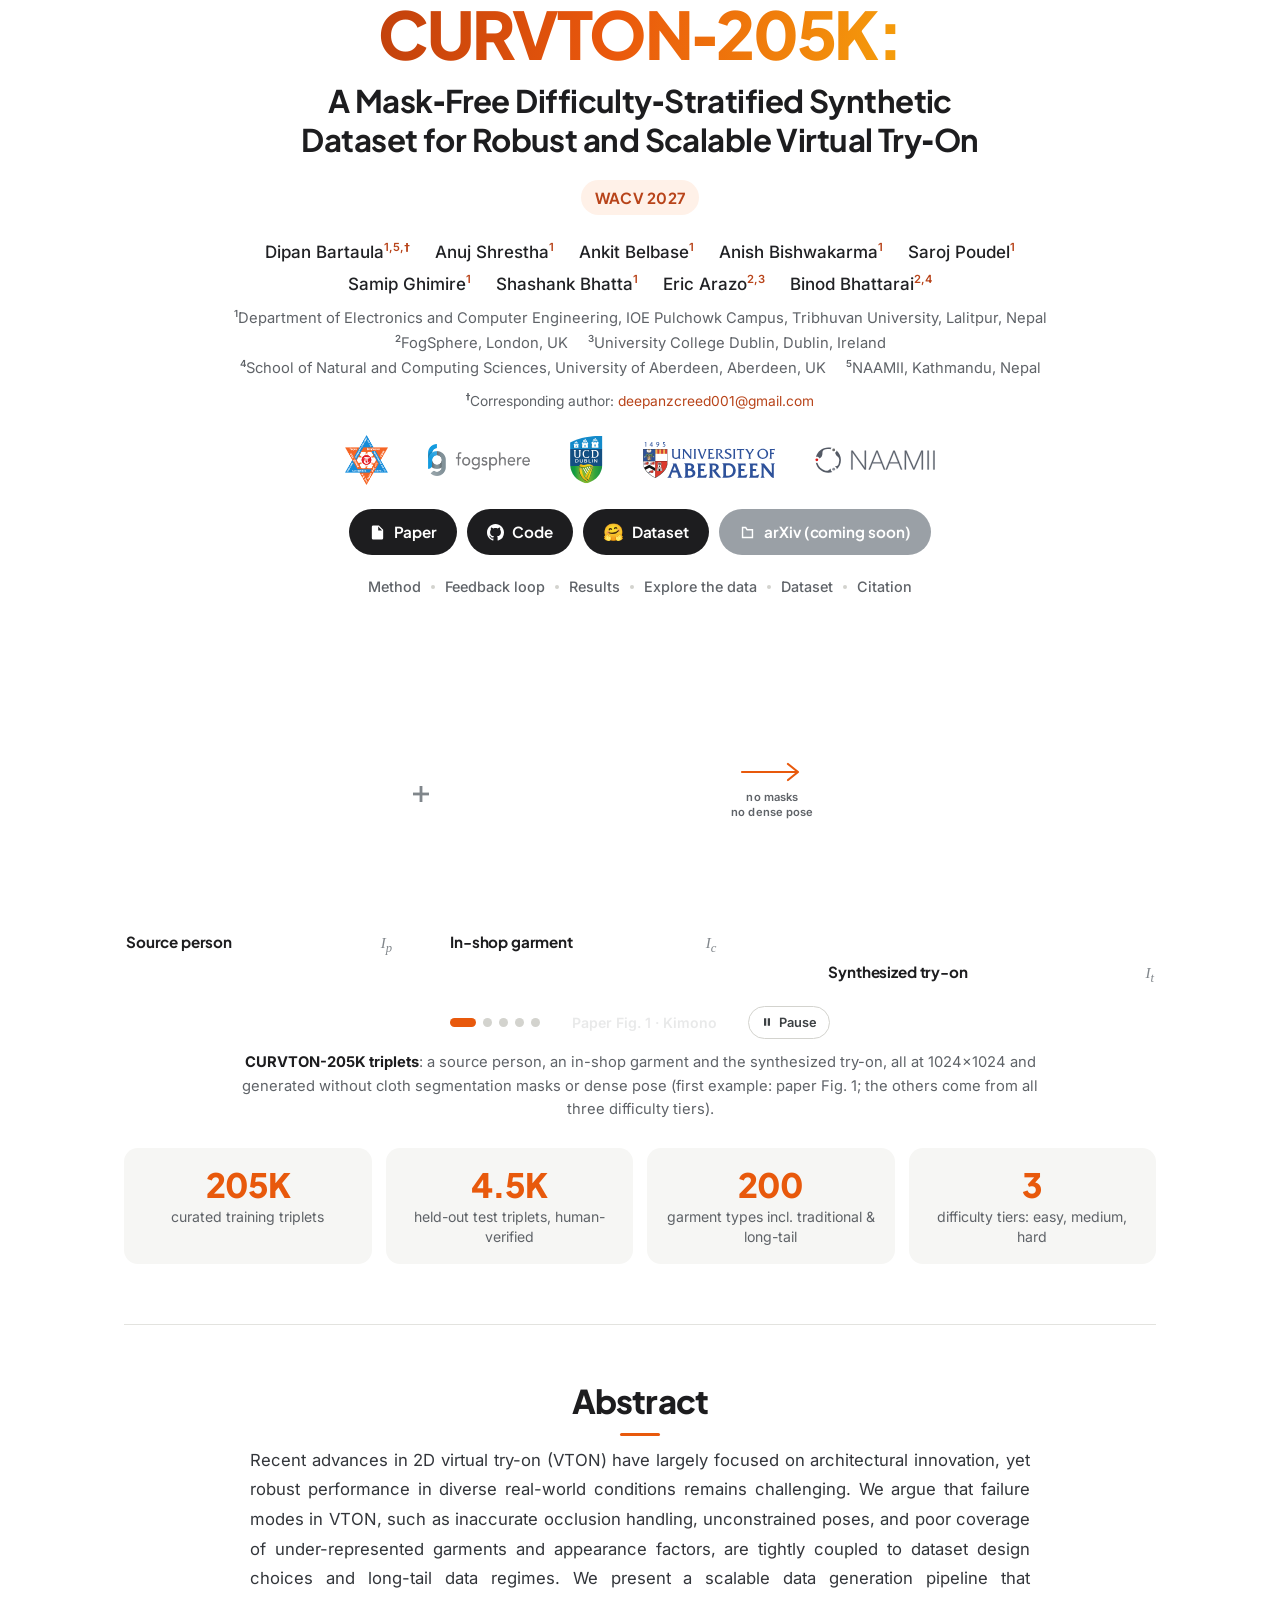
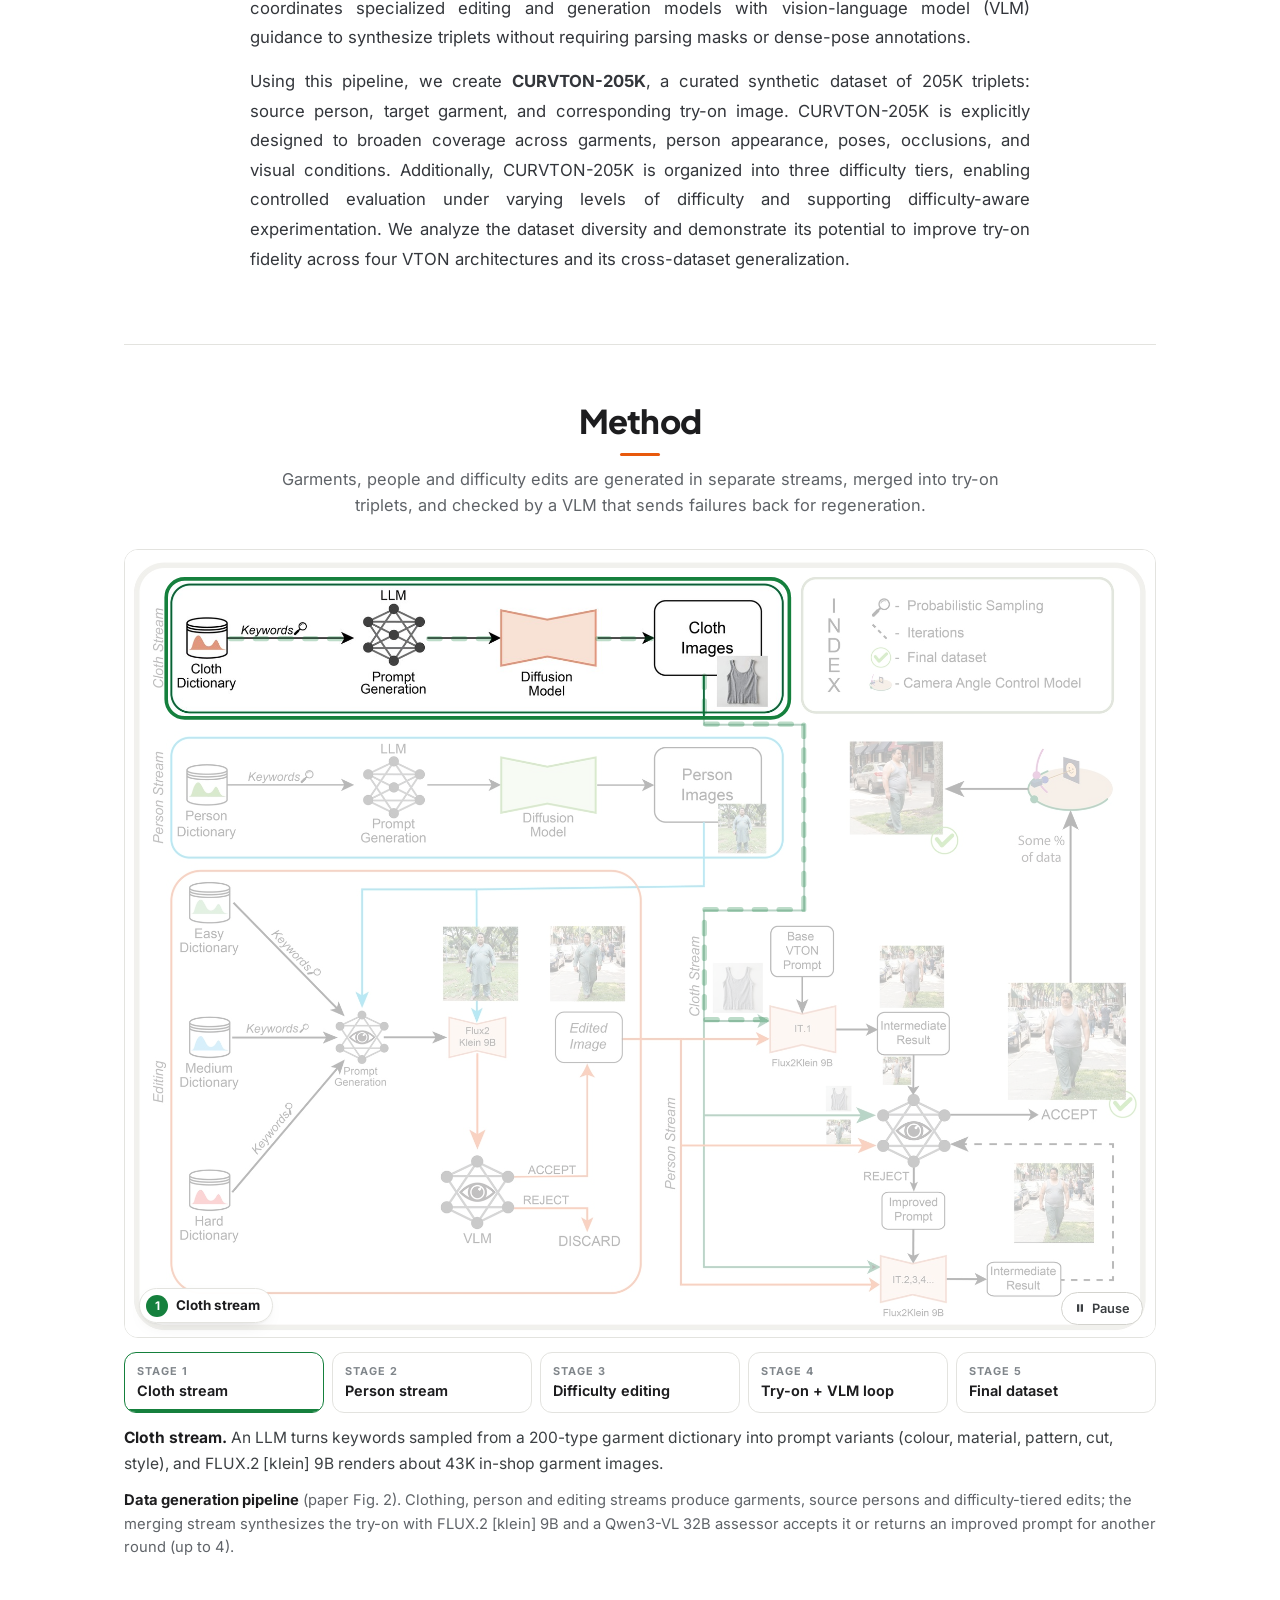
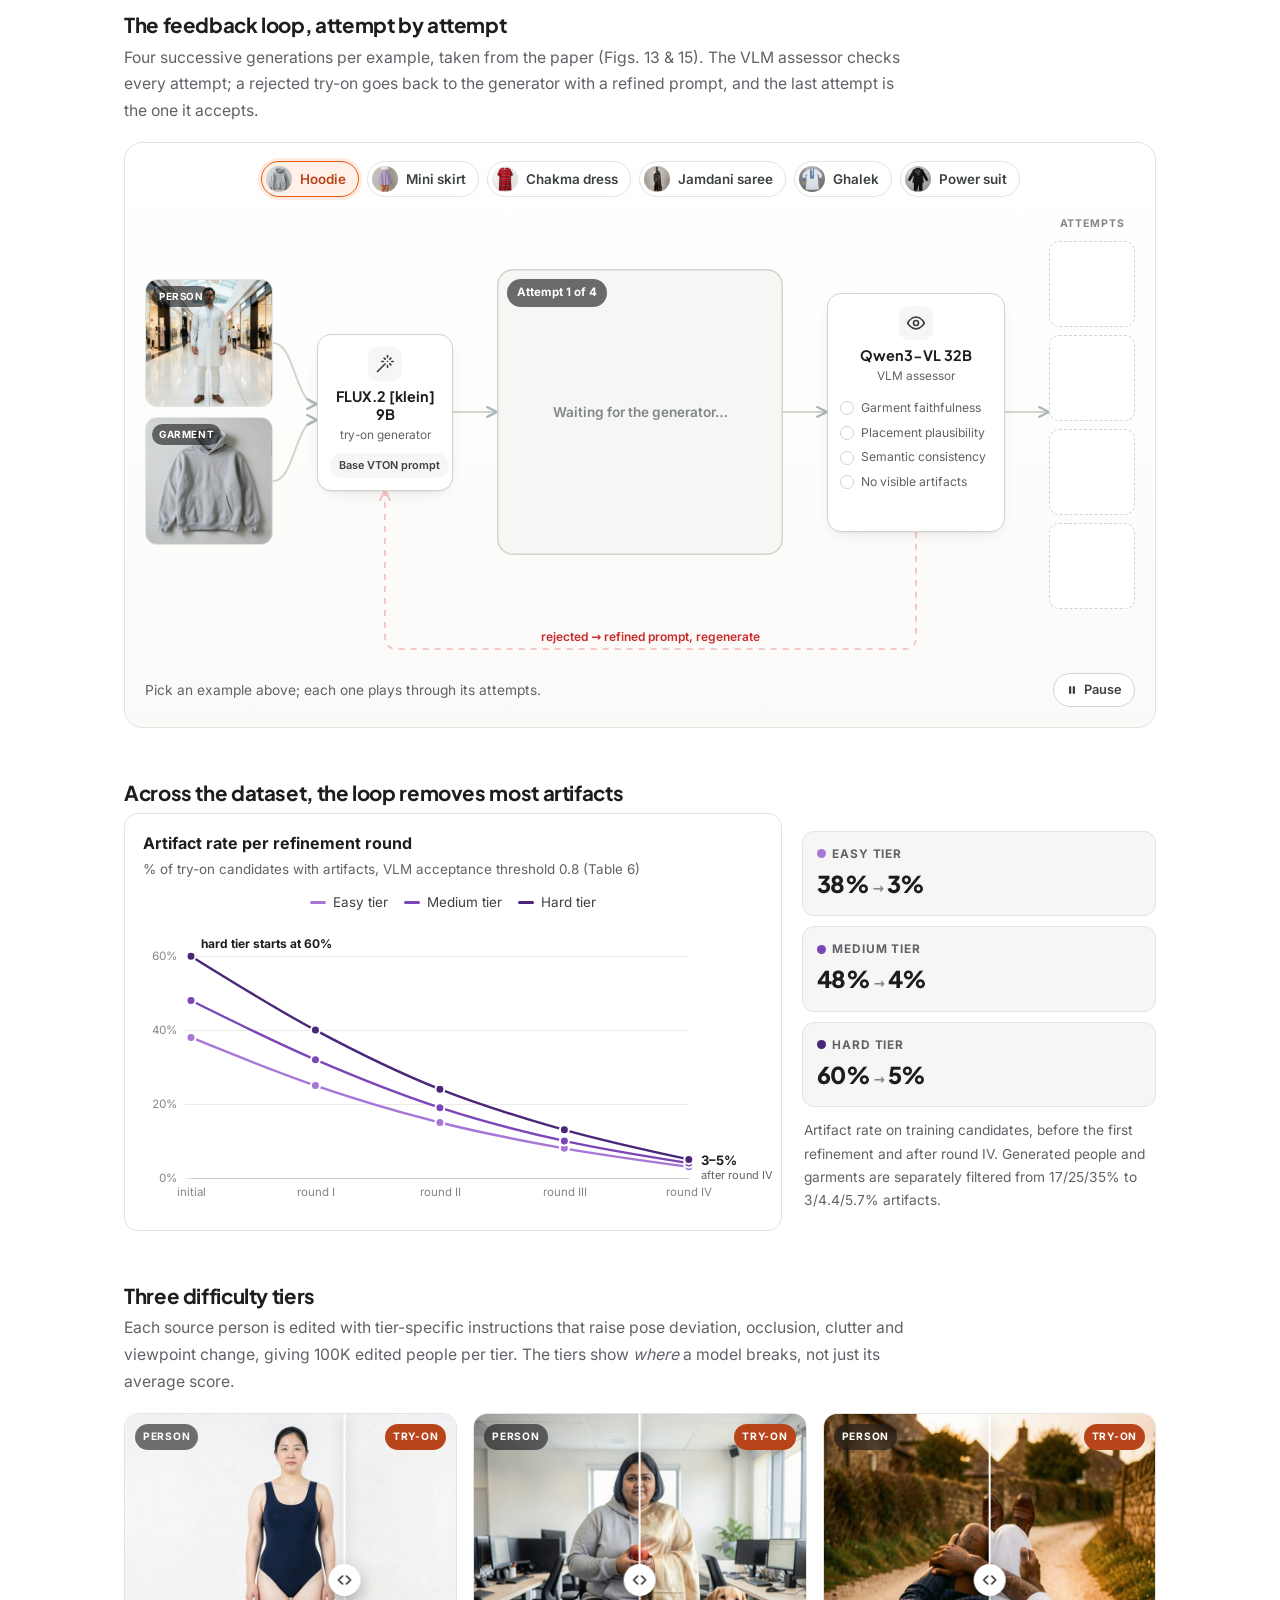
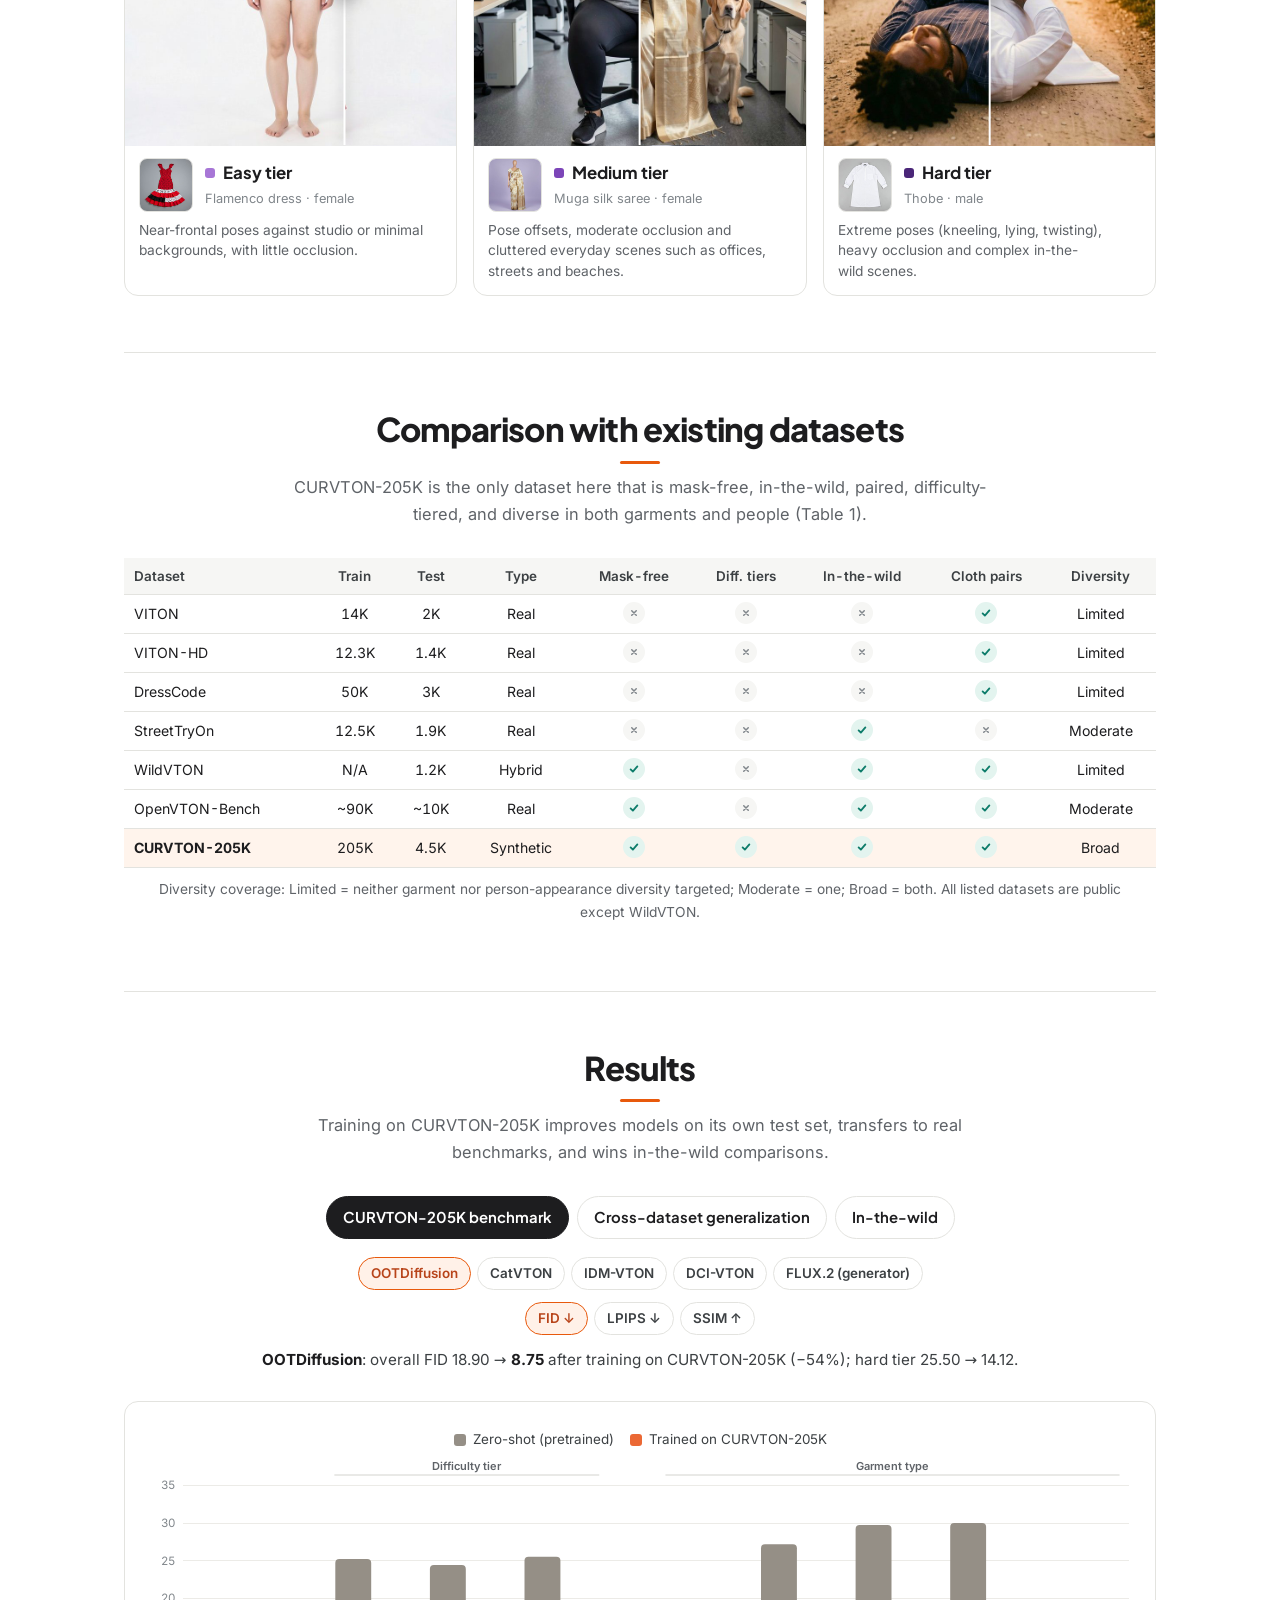
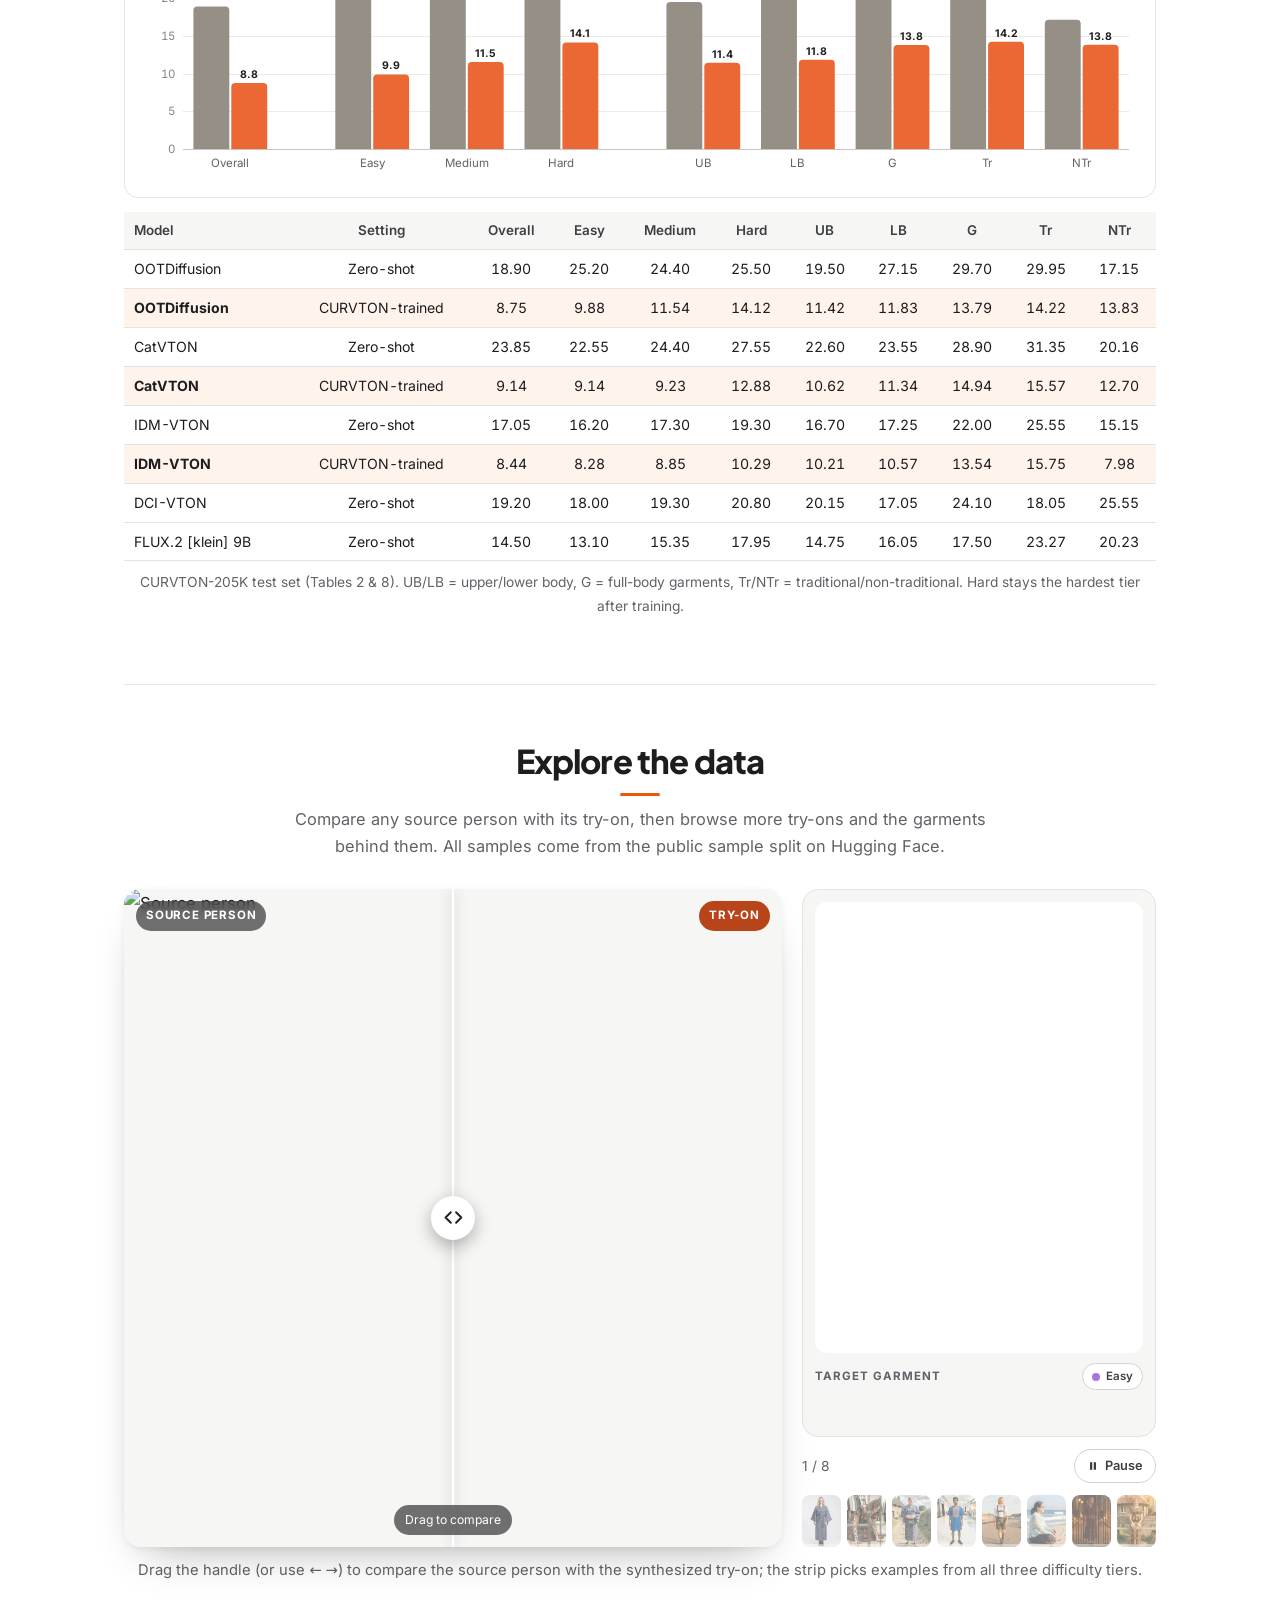
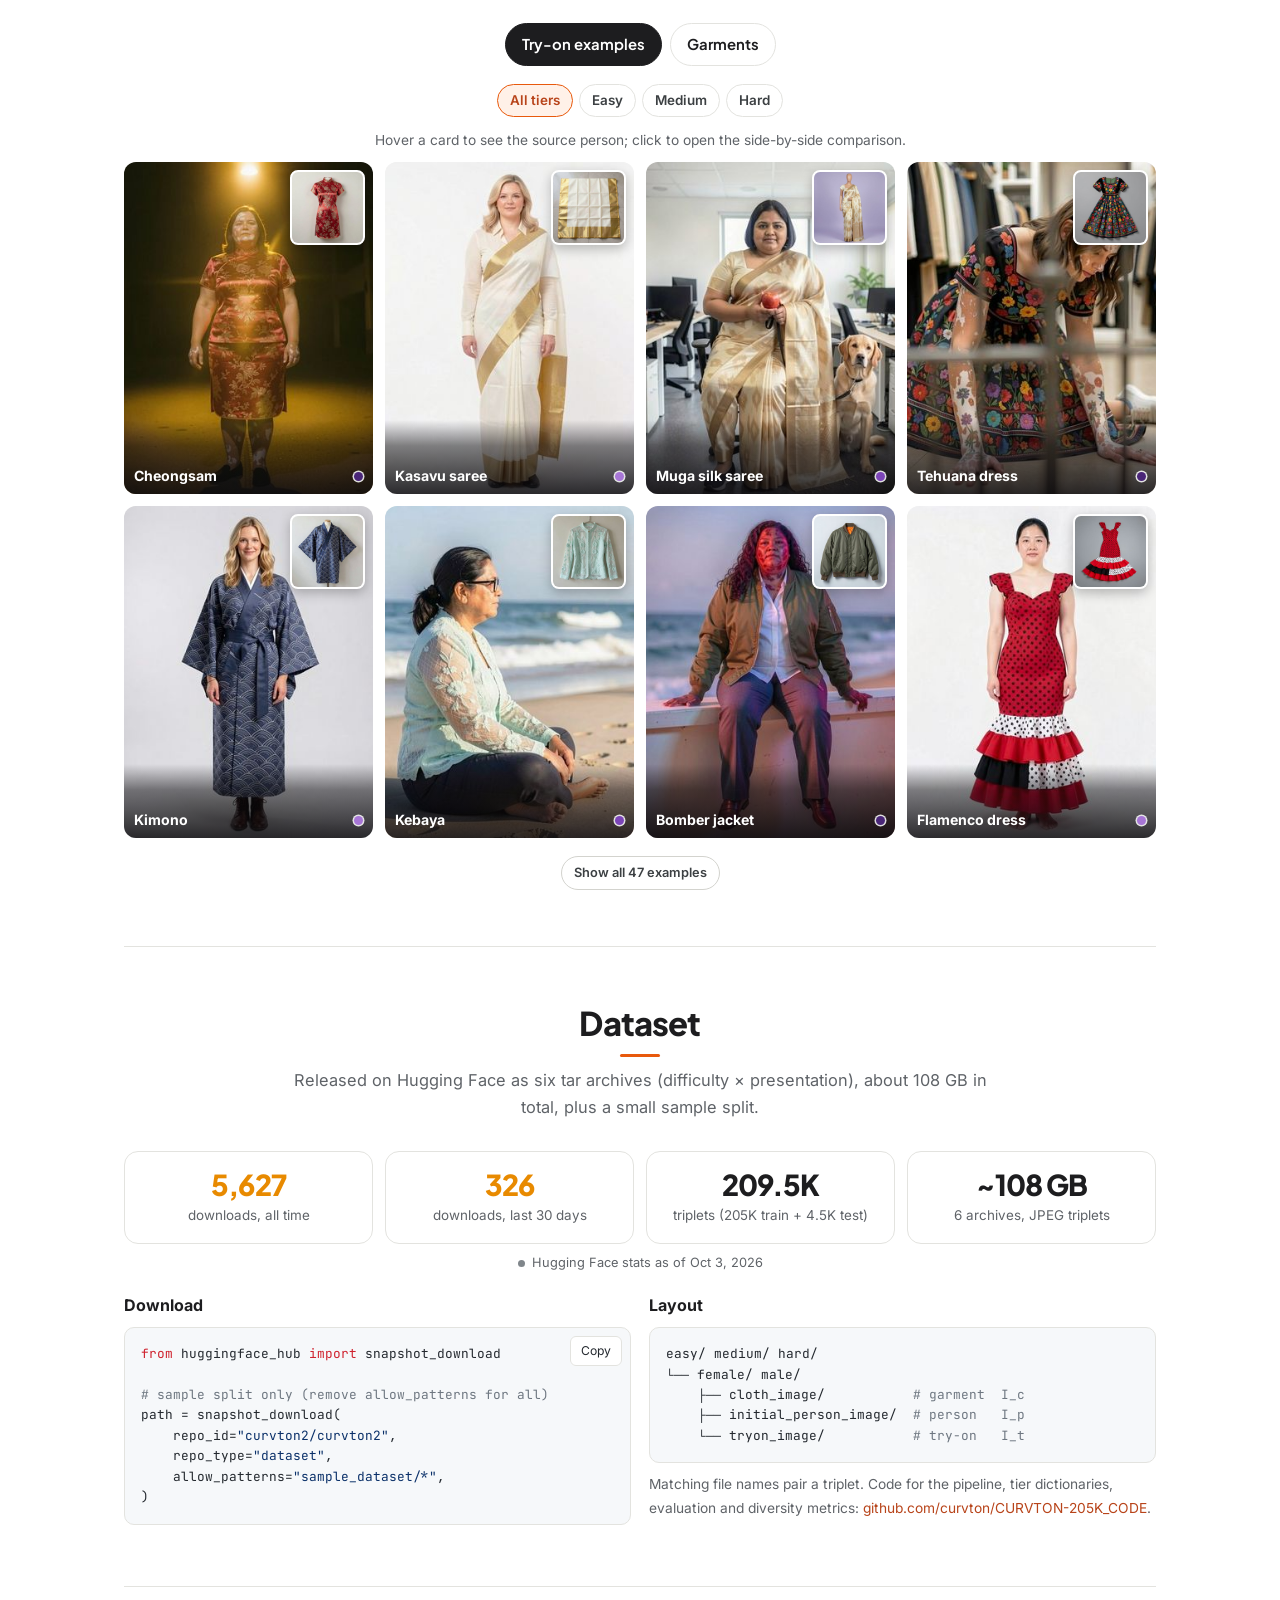
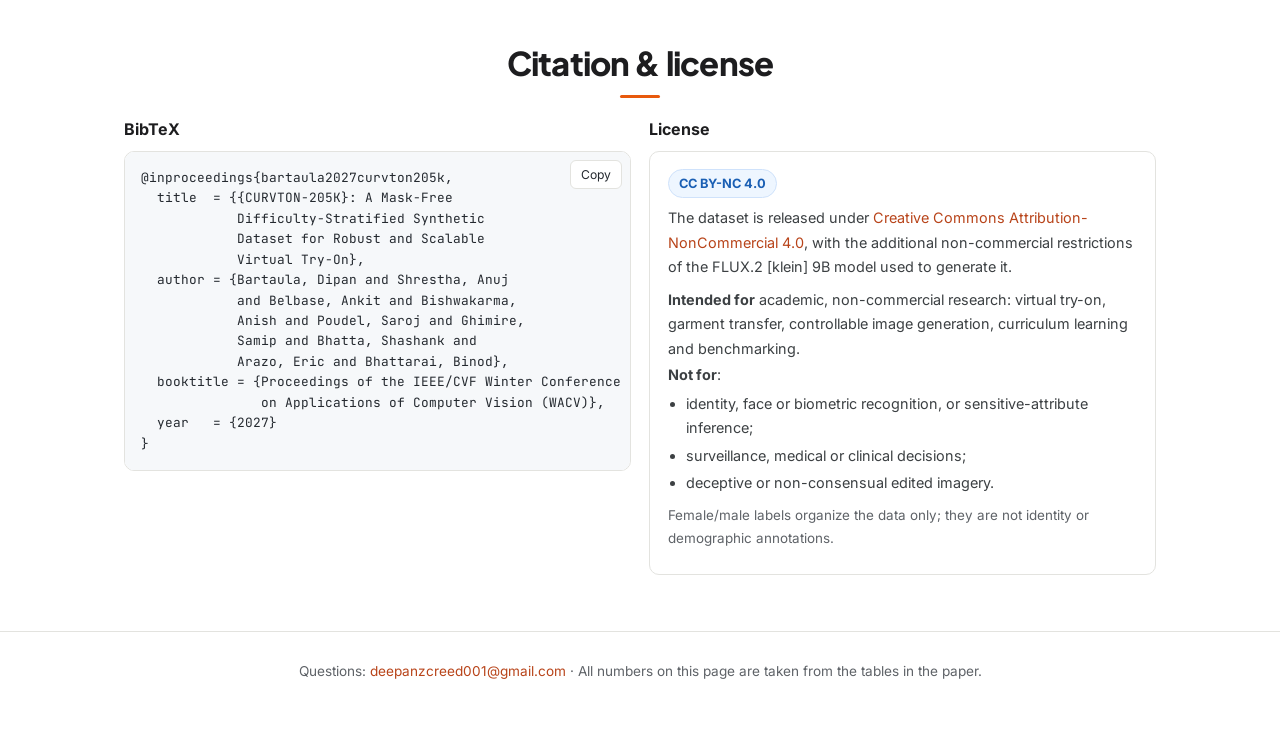
==== commit e7c33347: "Add WACV 2027 venue badge Co-Authored-By: Claude Opus 5.5 <noreply@anthropic.com>" ====
--- a/site/curvton/index.html
+++ b/site/curvton/index.html
@@ -5,9 +5,9 @@
 <meta name="viewport" content="width=device-width, initial-scale=1">
 <meta name="color-scheme" content="light only">
 <title>CURVTON-205K: A Mask-Free Difficulty-Stratified Synthetic Dataset for Robust and Scalable Virtual Try-On</title>
-<meta name="description" content="CURVTON-205K: 205K curated, mask-free virtual try-on triplets in three difficulty tiers, built with a VLM-guided generation and curation pipeline.">
+<meta name="description" content="CURVTON-205K (WACV 2027): 205K curated, mask-free virtual try-on triplets in three difficulty tiers, built with a VLM-guided generation and curation pipeline.">
 <meta property="og:title" content="CURVTON-205K: A Mask-Free Difficulty-Stratified Synthetic Dataset for Robust and Scalable Virtual Try-On">
-<meta property="og:description" content="205K curated mask-free try-on triplets · 200 garment types · easy / medium / hard tiers · evaluated across four VTON architectures.">
+<meta property="og:description" content="WACV 2027 · 205K curated mask-free try-on triplets · 200 garment types · easy / medium / hard tiers · evaluated across four VTON architectures.">
 <meta property="og:type" content="website">
 <meta property="og:url" content="https://dipanbartaula.github.io/curvton/">
 <meta property="og:image" content="https://dipanbartaula.github.io/curvton/static/img/og.jpg">
@@ -26,6 +26,7 @@
 
 <header class="wrap">
   <h1><span class="name">CURVTON&#8209;205K:</span> <span class="desc">A Mask&#8209;Free Difficulty&#8209;Stratified Synthetic Dataset for Robust and Scalable Virtual Try&#8209;On</span></h1>
+  <div class="venue">WACV 2027</div>
   <div class="authors">
     <span>Dipan Bartaula<sup>1,5,&dagger;</sup></span>
     <span>Anuj Shrestha<sup>1</sup></span>
--- a/site/curvton/static/css/style.css
+++ b/site/curvton/static/css/style.css
@@ -37,6 +37,7 @@
 h1{font-family:var(--display);color:#1d1d1f;margin:0 auto 6px;max-width:1000px}
 h1 .name{display:block;width:max-content;margin:0 auto;white-space:nowrap;font-size:clamp(2rem,10.5vw,4.1rem);font-weight:800;line-height:1.04;letter-spacing:-.035em;padding-bottom:.06em;background:linear-gradient(100deg,#c2410c 0%,#ea580c 45%,#f59e0b 100%);-webkit-background-clip:text;background-clip:text;color:transparent}
 h1 .desc{display:block;max-width:900px;margin:10px auto 0;font-size:clamp(1.22rem,2.6vw,1.95rem);font-weight:700;line-height:1.24;letter-spacing:-.018em;text-wrap:balance}
+.venue{display:inline-block;margin:14px auto 0;padding:5px 14px;border-radius:999px;background:var(--accent-soft);color:var(--accent-ink);font-family:var(--display);font-size:.95rem;font-weight:700;letter-spacing:.02em}
 .authors{font-size:1.06rem;margin:22px auto 6px;max-width:900px;line-height:1.85;font-weight:500;color:#202124}
 .authors span{display:inline-block;margin:0 10px;white-space:nowrap}
 .authors sup,.affils sup,.notes sup{font-size:.66em;font-weight:600}
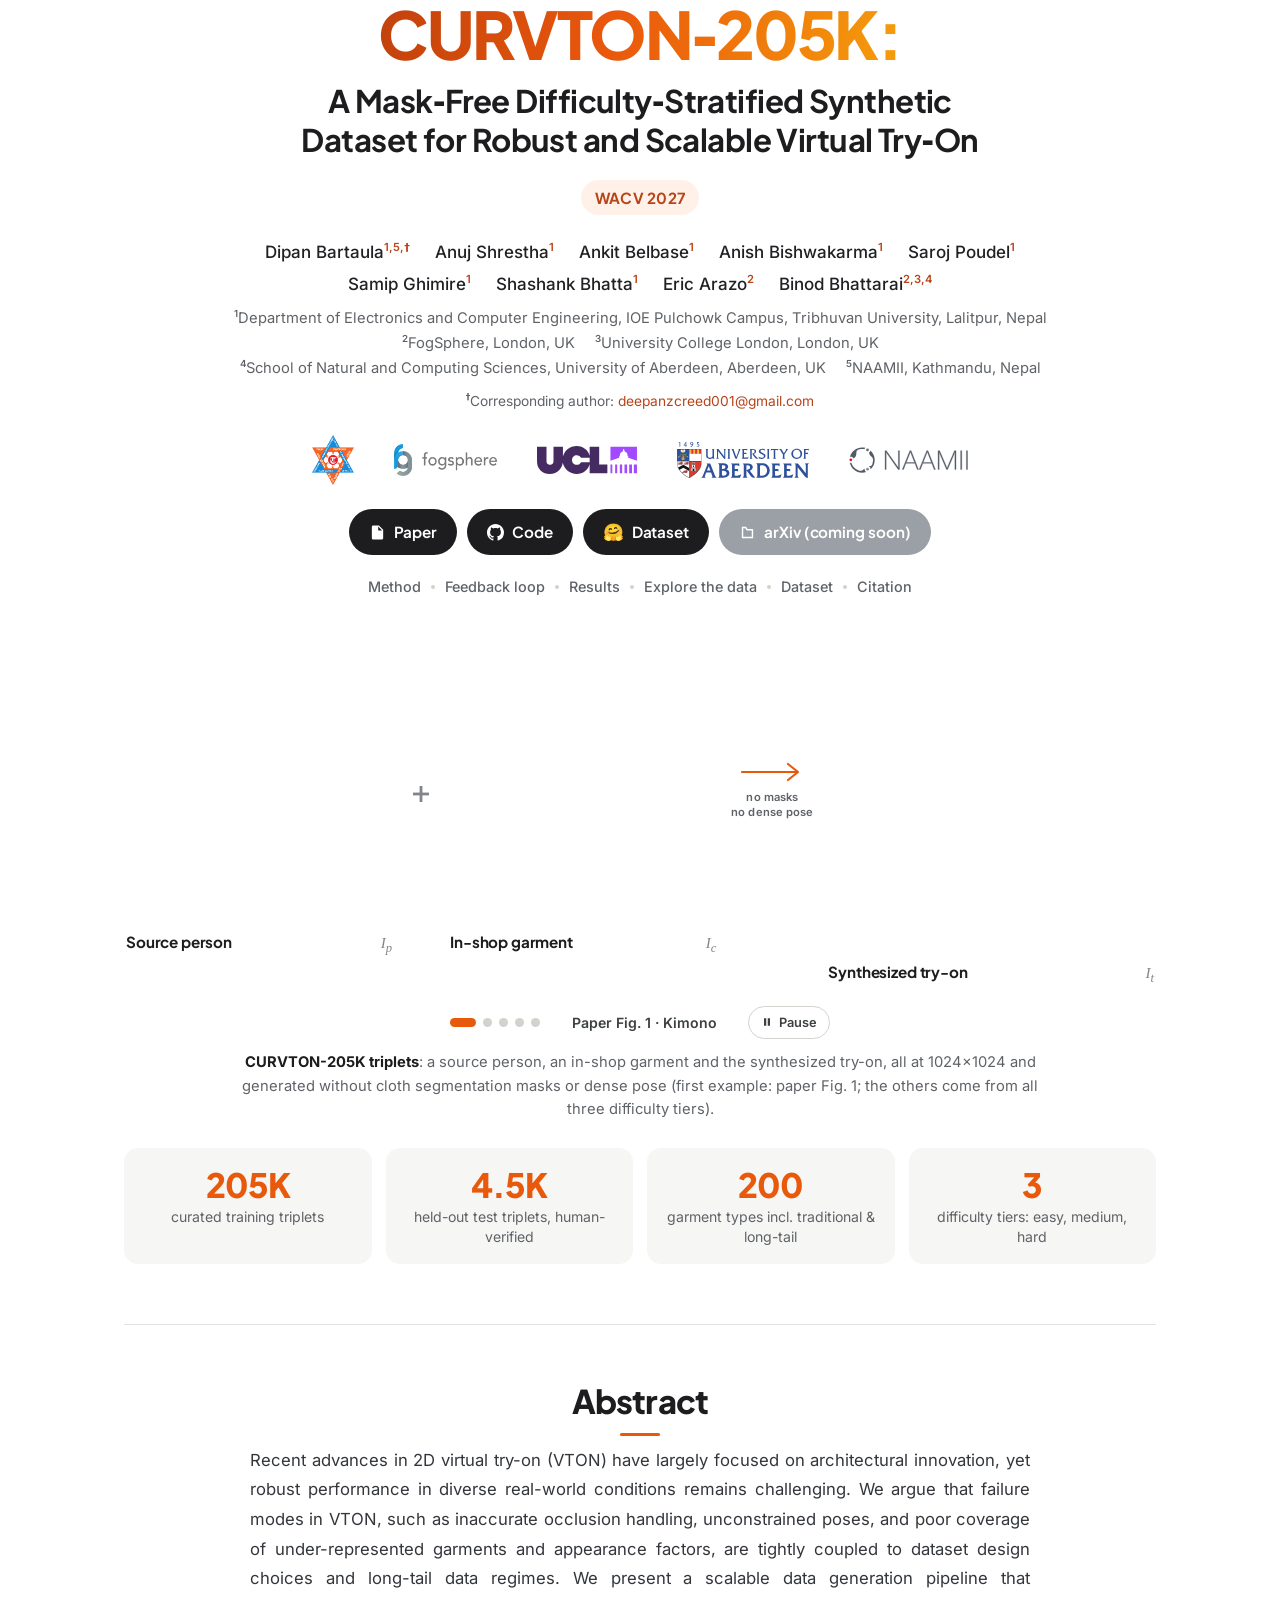
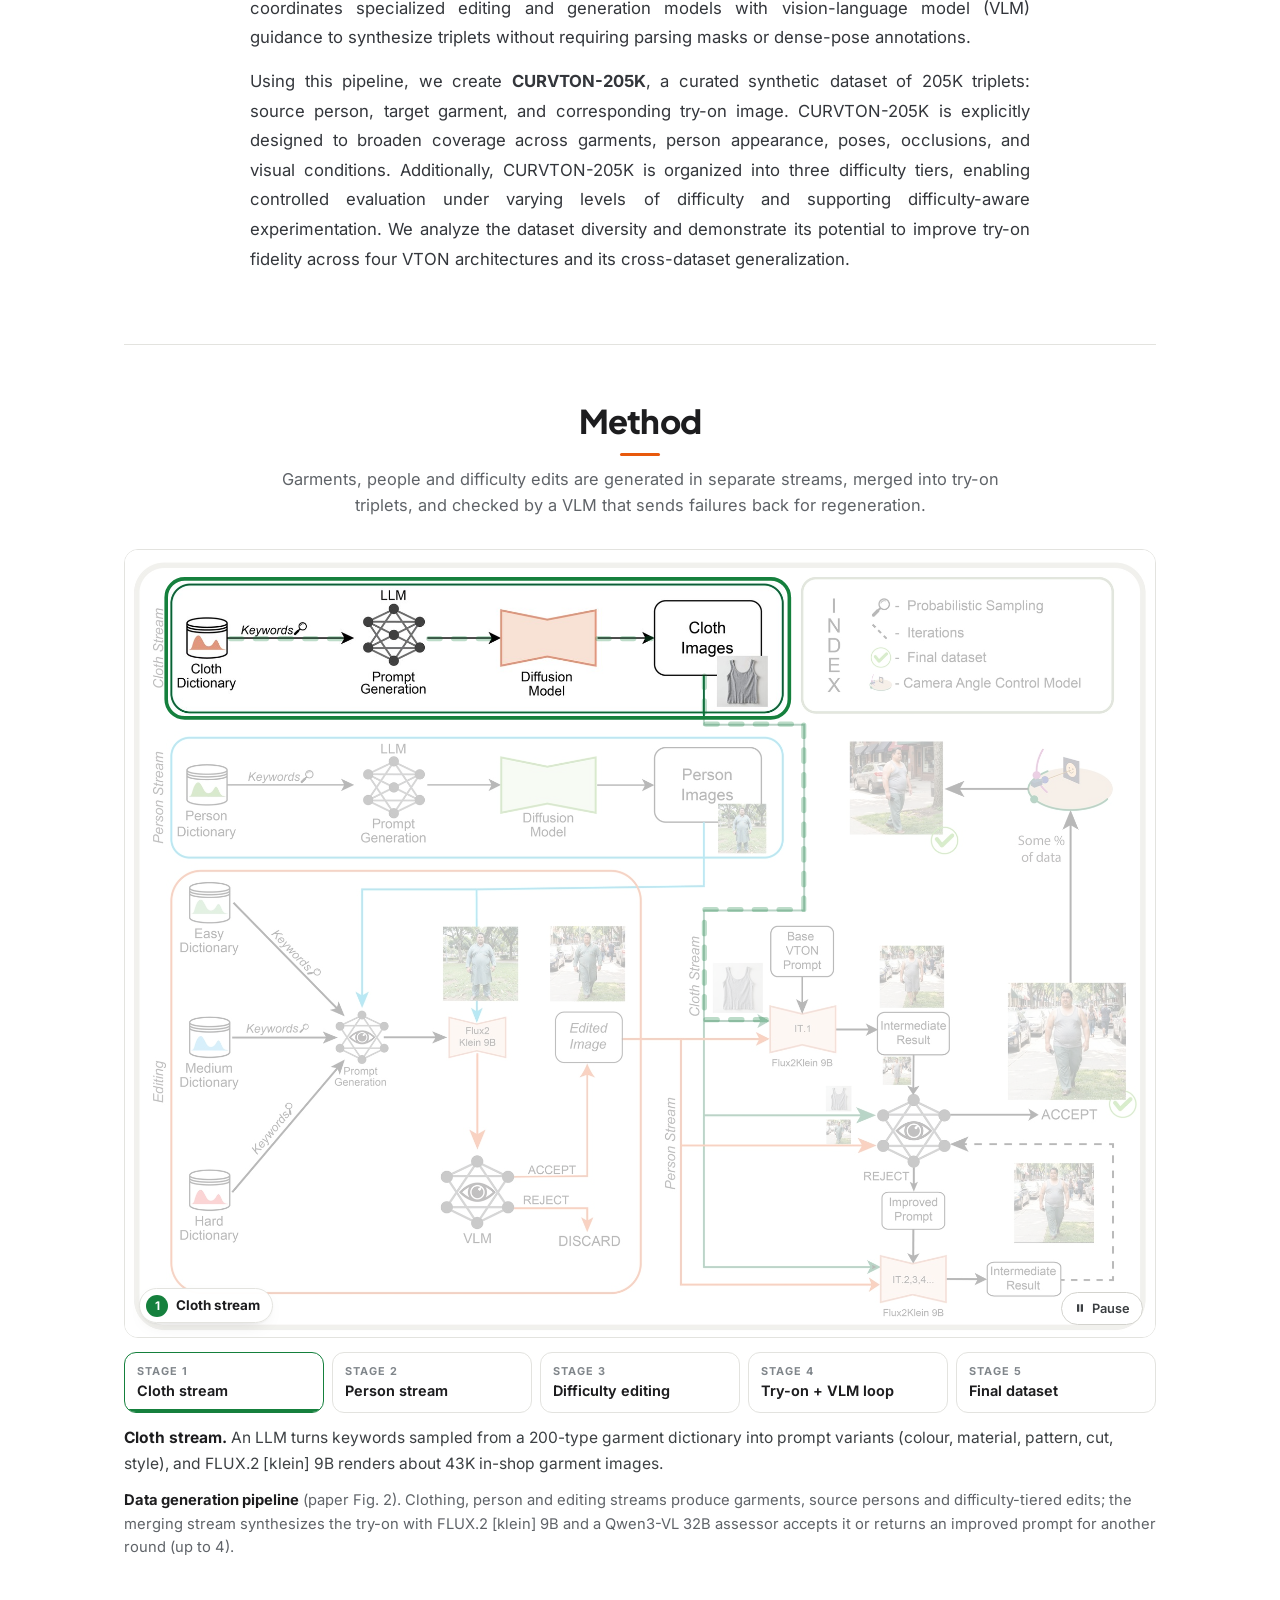
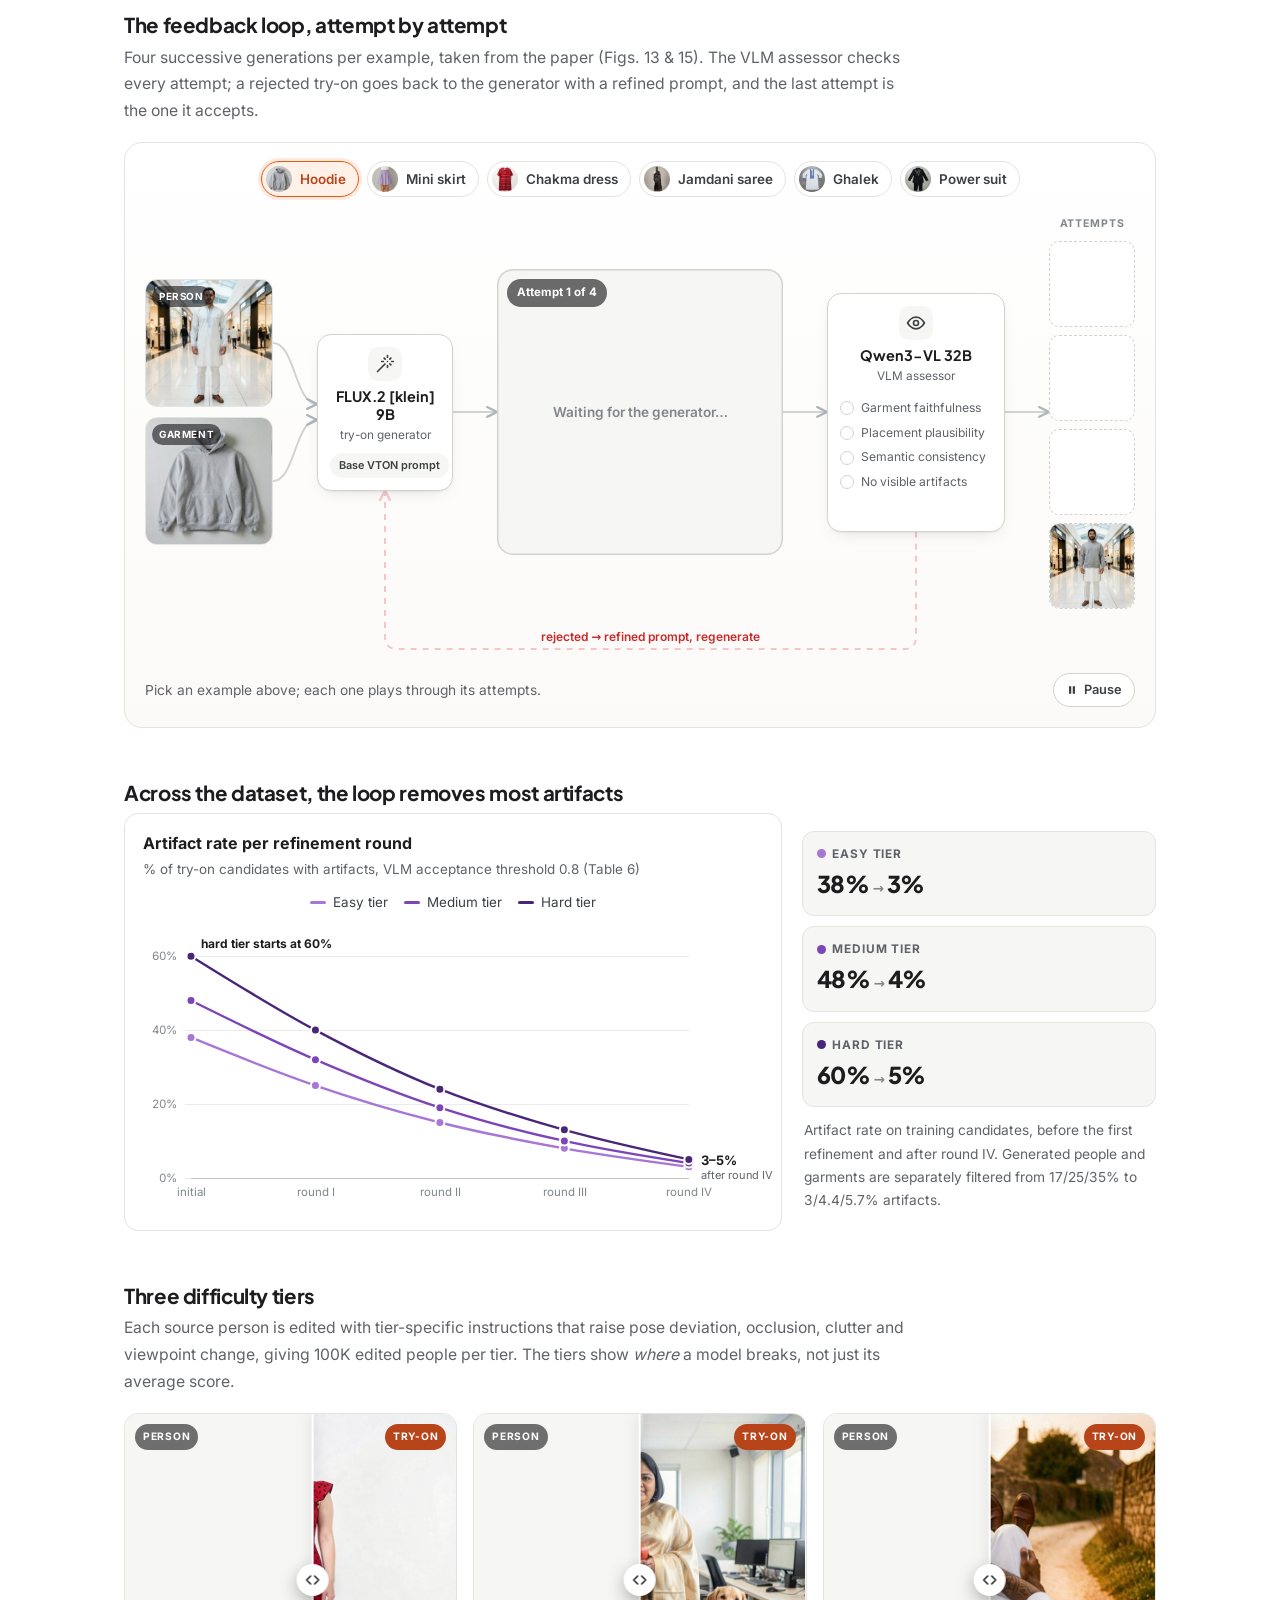
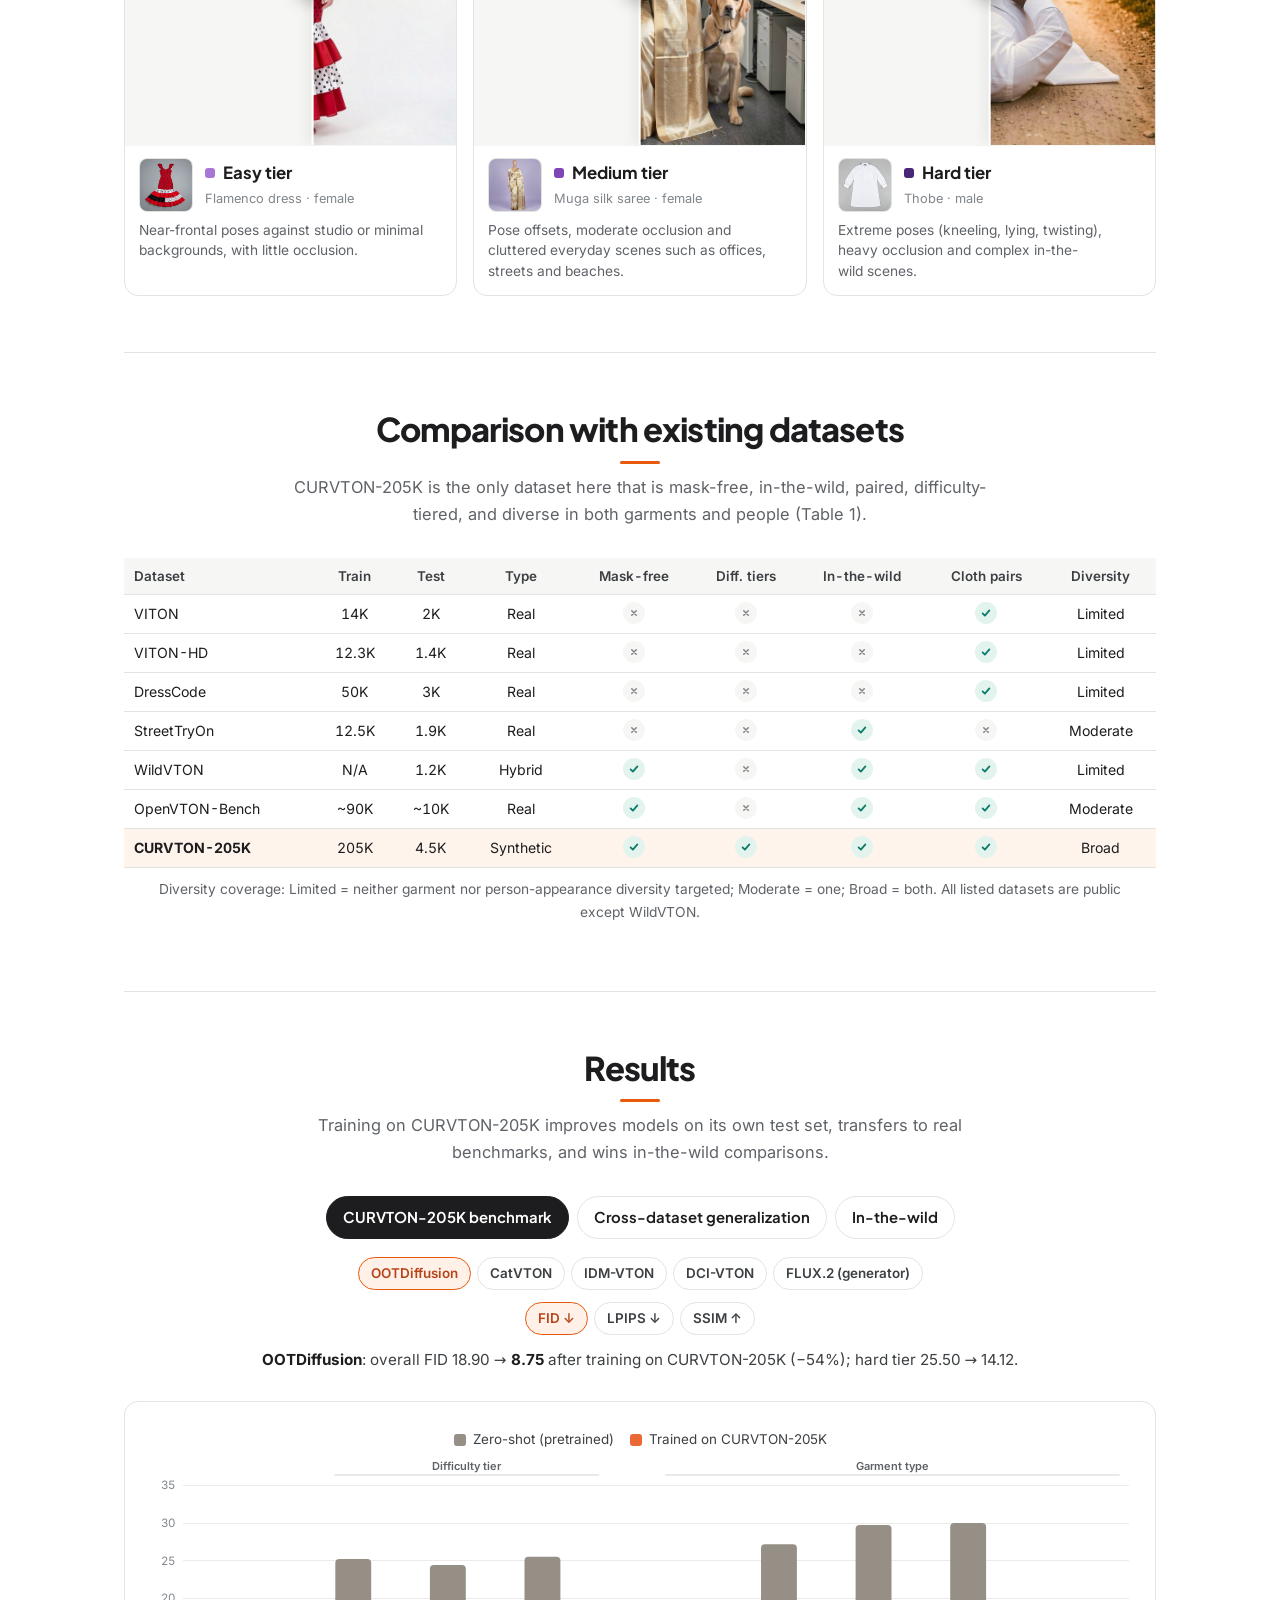
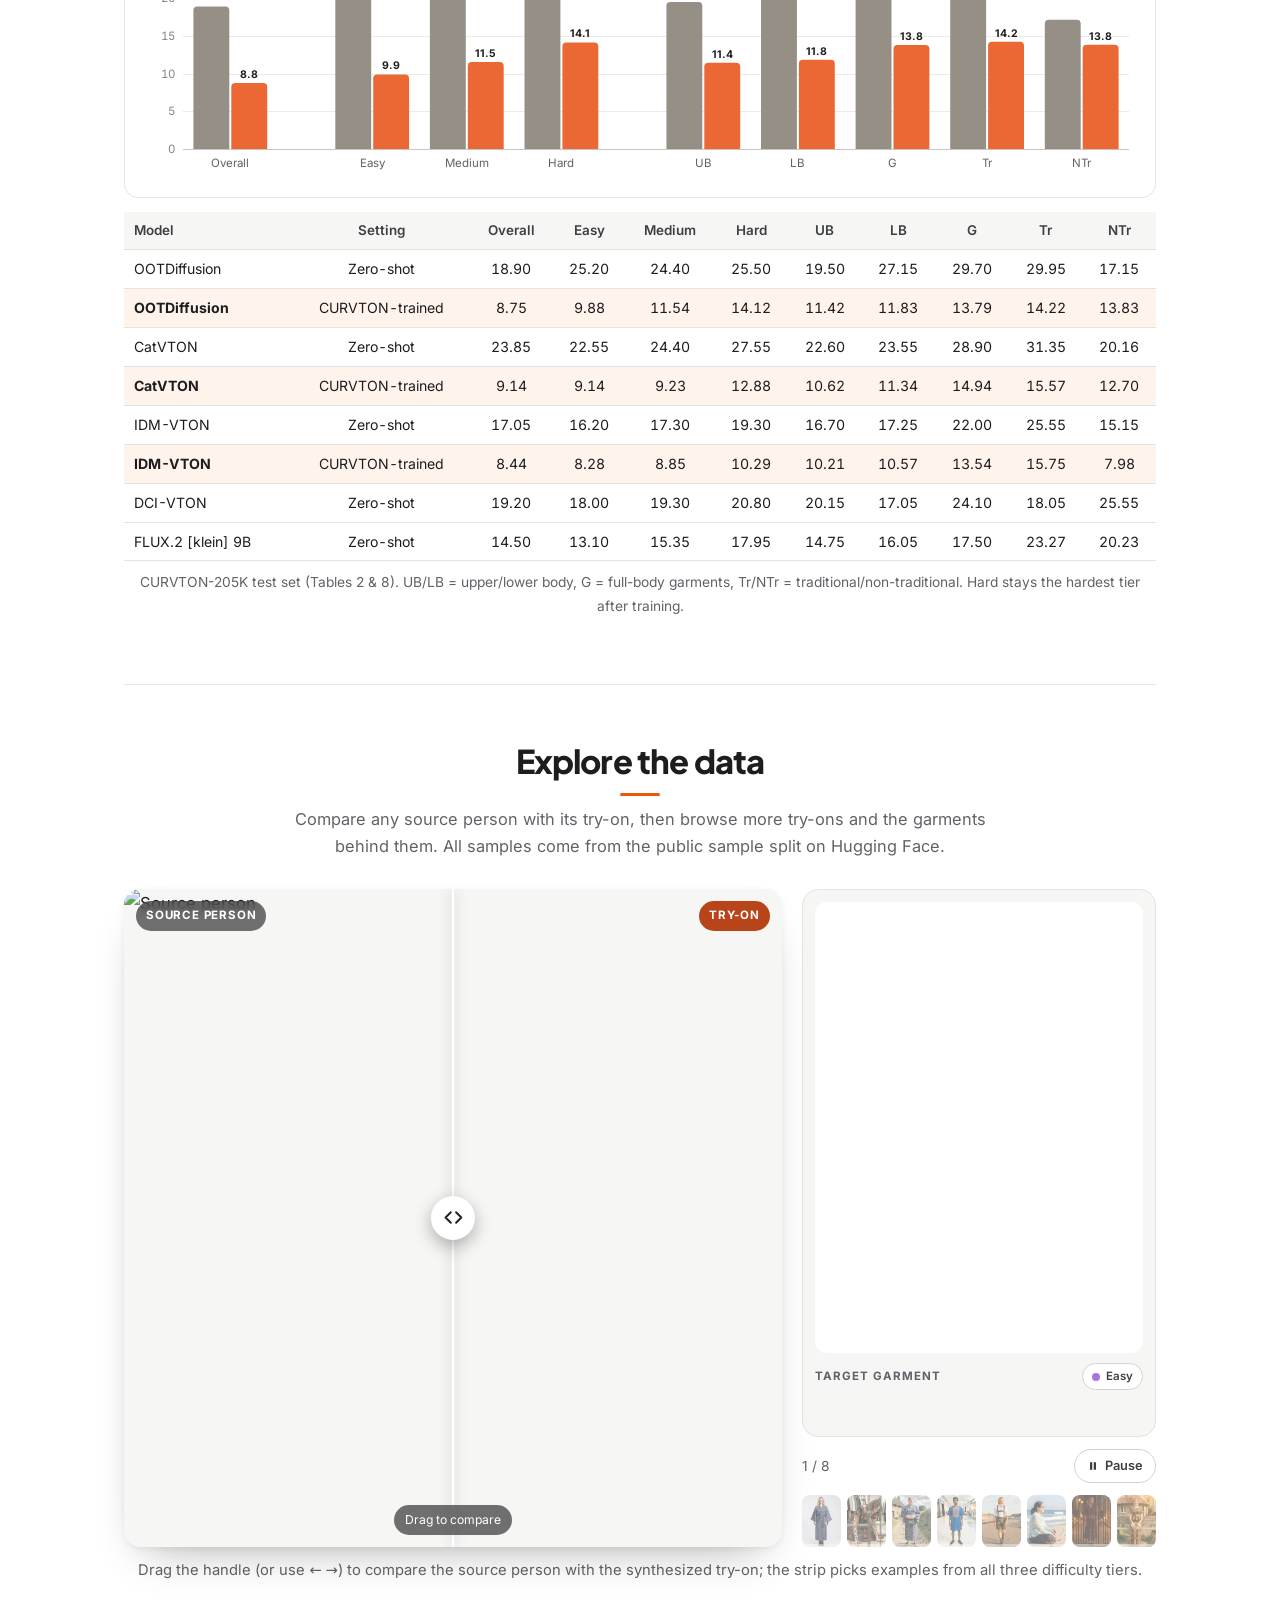
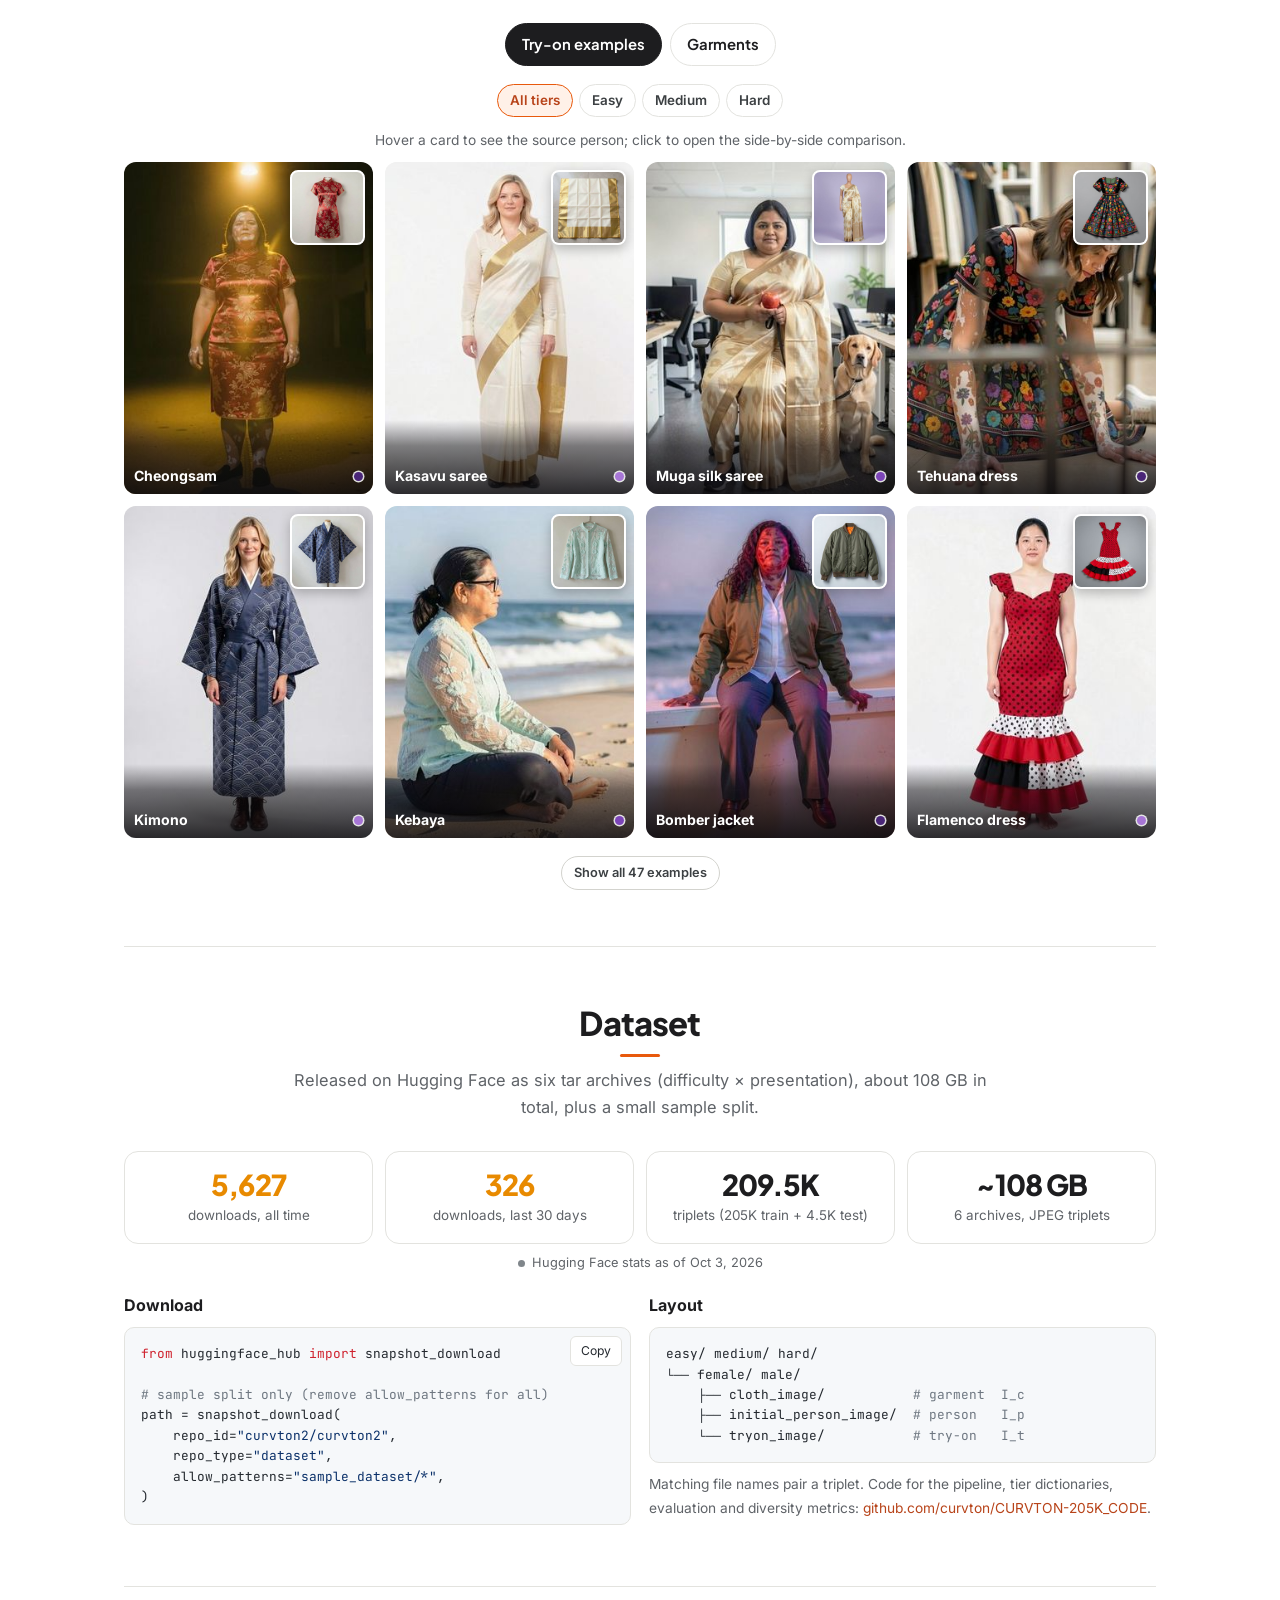
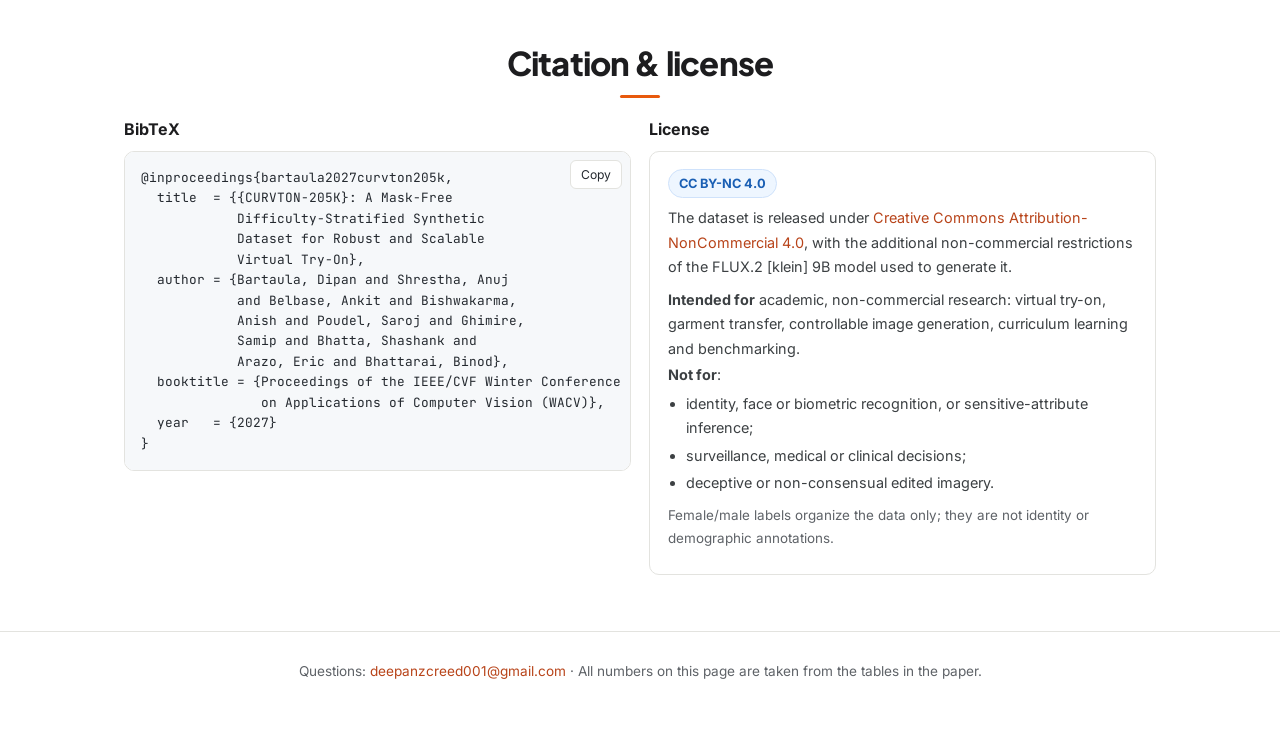
==== commit 310dcece: "Affiliations: replace UCD with UCL for Binod Bhattarai Co-Authored-By: Claude Opus 5.5 <noreply@anth" ====
--- a/site/curvton/index.html
+++ b/site/curvton/index.html
@@ -35,13 +35,13 @@
     <span>Saroj Poudel<sup>1</sup></span>
     <span>Samip Ghimire<sup>1</sup></span>
     <span>Shashank Bhatta<sup>1</sup></span>
-    <span>Eric Arazo<sup>2,3</sup></span>
-    <span>Binod Bhattarai<sup>2,4</sup></span>
+    <span>Eric Arazo<sup>2</sup></span>
+    <span>Binod Bhattarai<sup>2,3,4</sup></span>
   </div>
   <div class="affils">
     <span><sup>1</sup>Department of Electronics and Computer Engineering, IOE Pulchowk Campus, Tribhuvan University, Lalitpur, Nepal</span>
     <span><sup>2</sup>FogSphere, London, UK</span>
-    <span><sup>3</sup>University College Dublin, Dublin, Ireland</span>
+    <span><sup>3</sup>University College London, London, UK</span>
     <span><sup>4</sup>School of Natural and Computing Sciences, University of Aberdeen, Aberdeen, UK</span>
     <span><sup>5</sup>NAAMII, Kathmandu, Nepal</span>
   </div>
@@ -49,7 +49,7 @@
   <div class="logos" aria-label="Affiliated institutions">
     <a class="lg lg-tu" href="https://tu.edu.np/" target="_blank" rel="noopener" title="Tribhuvan University"><img src="static/img/logos/tu.png" width="163" height="192" alt="Tribhuvan University"></a>
     <a class="lg lg-fog" href="https://fogsphere.com/" target="_blank" rel="noopener" title="FogSphere"><img src="static/img/logos/fogsphere.png" width="384" height="120" alt="FogSphere"></a>
-    <a class="lg lg-ucd" href="https://www.ucd.ie/" target="_blank" rel="noopener" title="University College Dublin"><img src="static/img/logos/ucd.svg" width="47" height="68" alt="University College Dublin"></a>
+    <a class="lg lg-ucl" href="https://www.ucl.ac.uk/" target="_blank" rel="noopener" title="University College London"><img src="static/img/logos/ucl.svg" width="1394" height="391" alt="University College London"></a>
     <span class="lg-br" aria-hidden="true"></span>
     <a class="lg lg-abdn" href="https://www.abdn.ac.uk/" target="_blank" rel="noopener" title="University of Aberdeen"><img src="static/img/logos/aberdeen.svg" width="389" height="106" alt="University of Aberdeen"></a>
     <a class="lg lg-naamii" href="https://naamii.org/" target="_blank" rel="noopener" title="NAAMII"><img src="static/img/logos/naamii.svg" width="1066" height="232" alt="NAAMII"></a>
--- a/site/curvton/static/css/style.css
+++ b/site/curvton/static/css/style.css
@@ -49,7 +49,7 @@
 .logos .lg{display:block;line-height:0;opacity:.92;transition:opacity .2s,transform .2s var(--ease)}
 .logos .lg:hover{opacity:1;transform:translateY(-2px)}
 .logos img{display:block;width:auto;max-width:none;height:calc(var(--h)*var(--k))}
-.lg-tu{--h:50px}.lg-fog{--h:32px}.lg-ucd{--h:48px}.lg-abdn{--h:36px}.lg-naamii{--h:26px}
+.lg-tu{--h:50px}.lg-fog{--h:32px}.lg-ucl{--h:28px}.lg-abdn{--h:36px}.lg-naamii{--h:26px}
 .lg-br{display:none}
 @media (max-width:760px){.logos{--k:.8;row-gap:7px;margin-top:18px}.lg-br{display:block;flex-basis:100%;height:0}}
 .buttons{margin:24px 0 6px;display:flex;gap:10px;justify-content:center;flex-wrap:wrap}
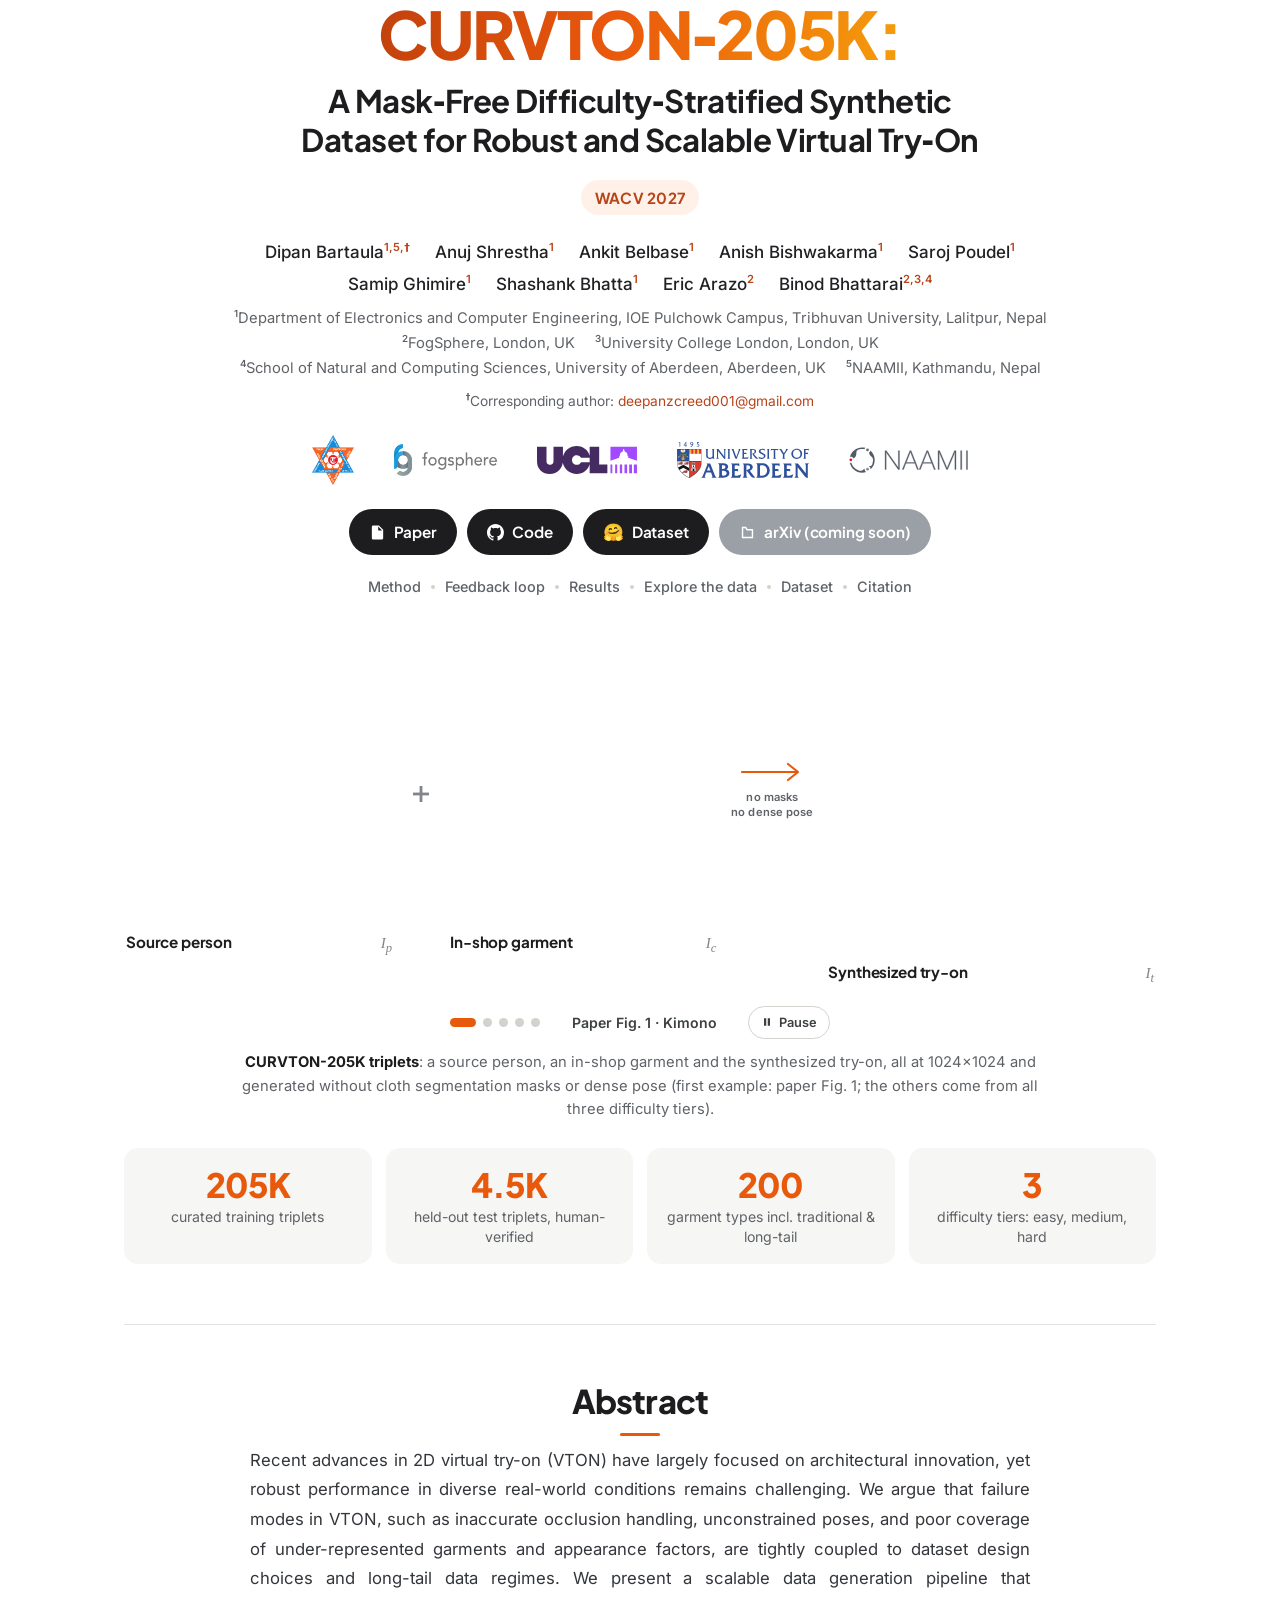
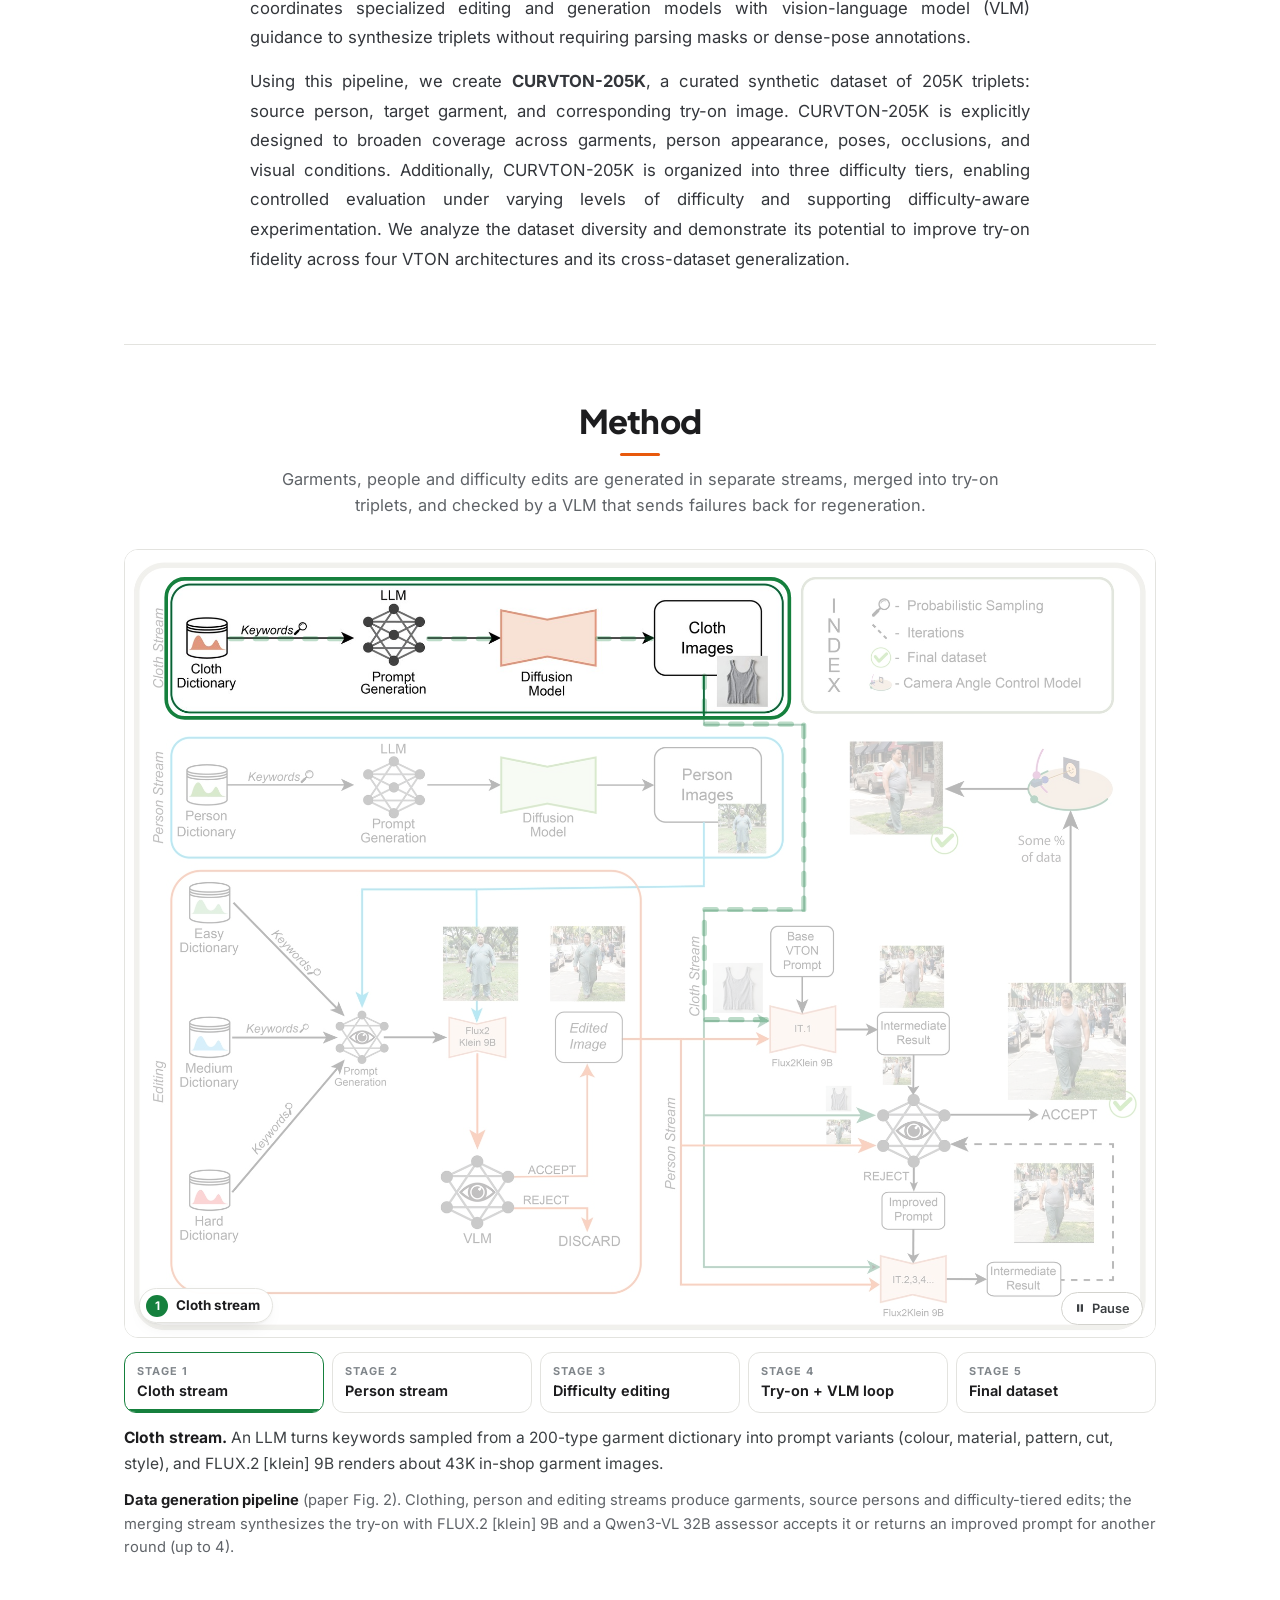
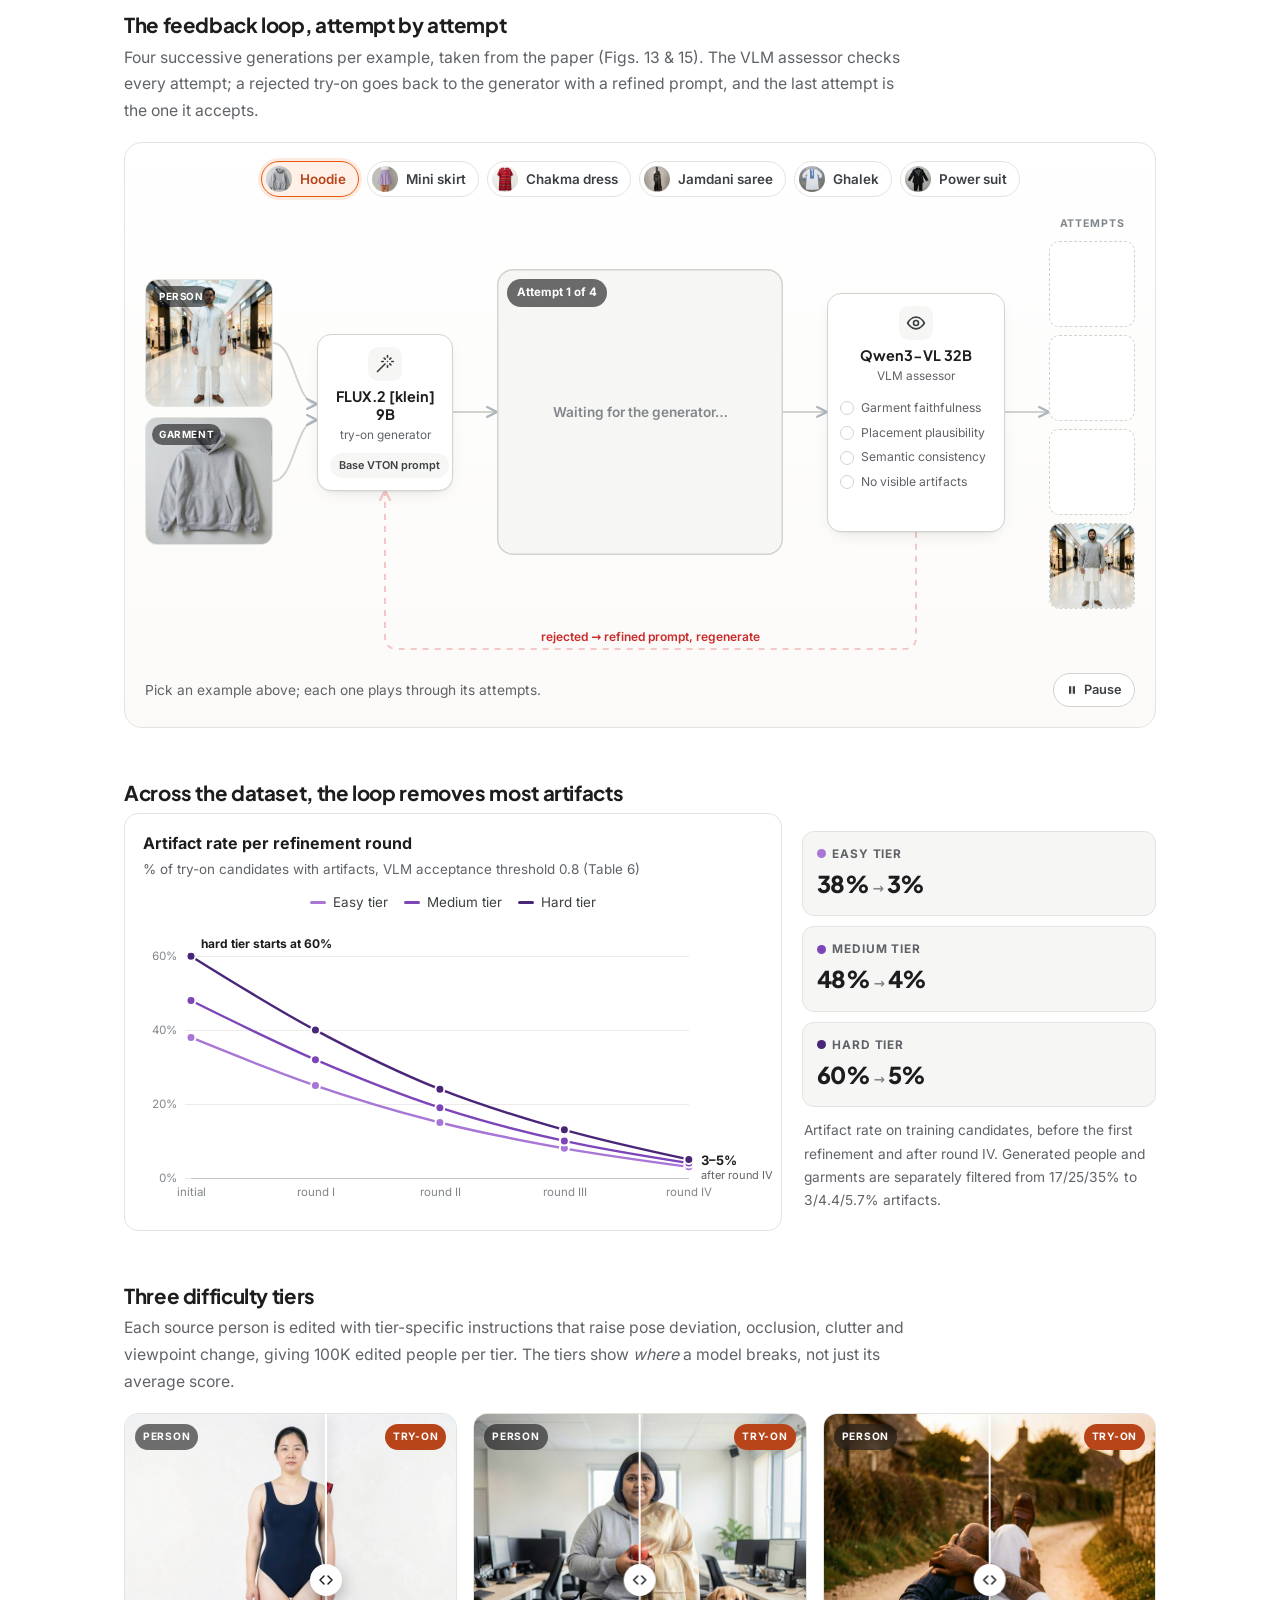
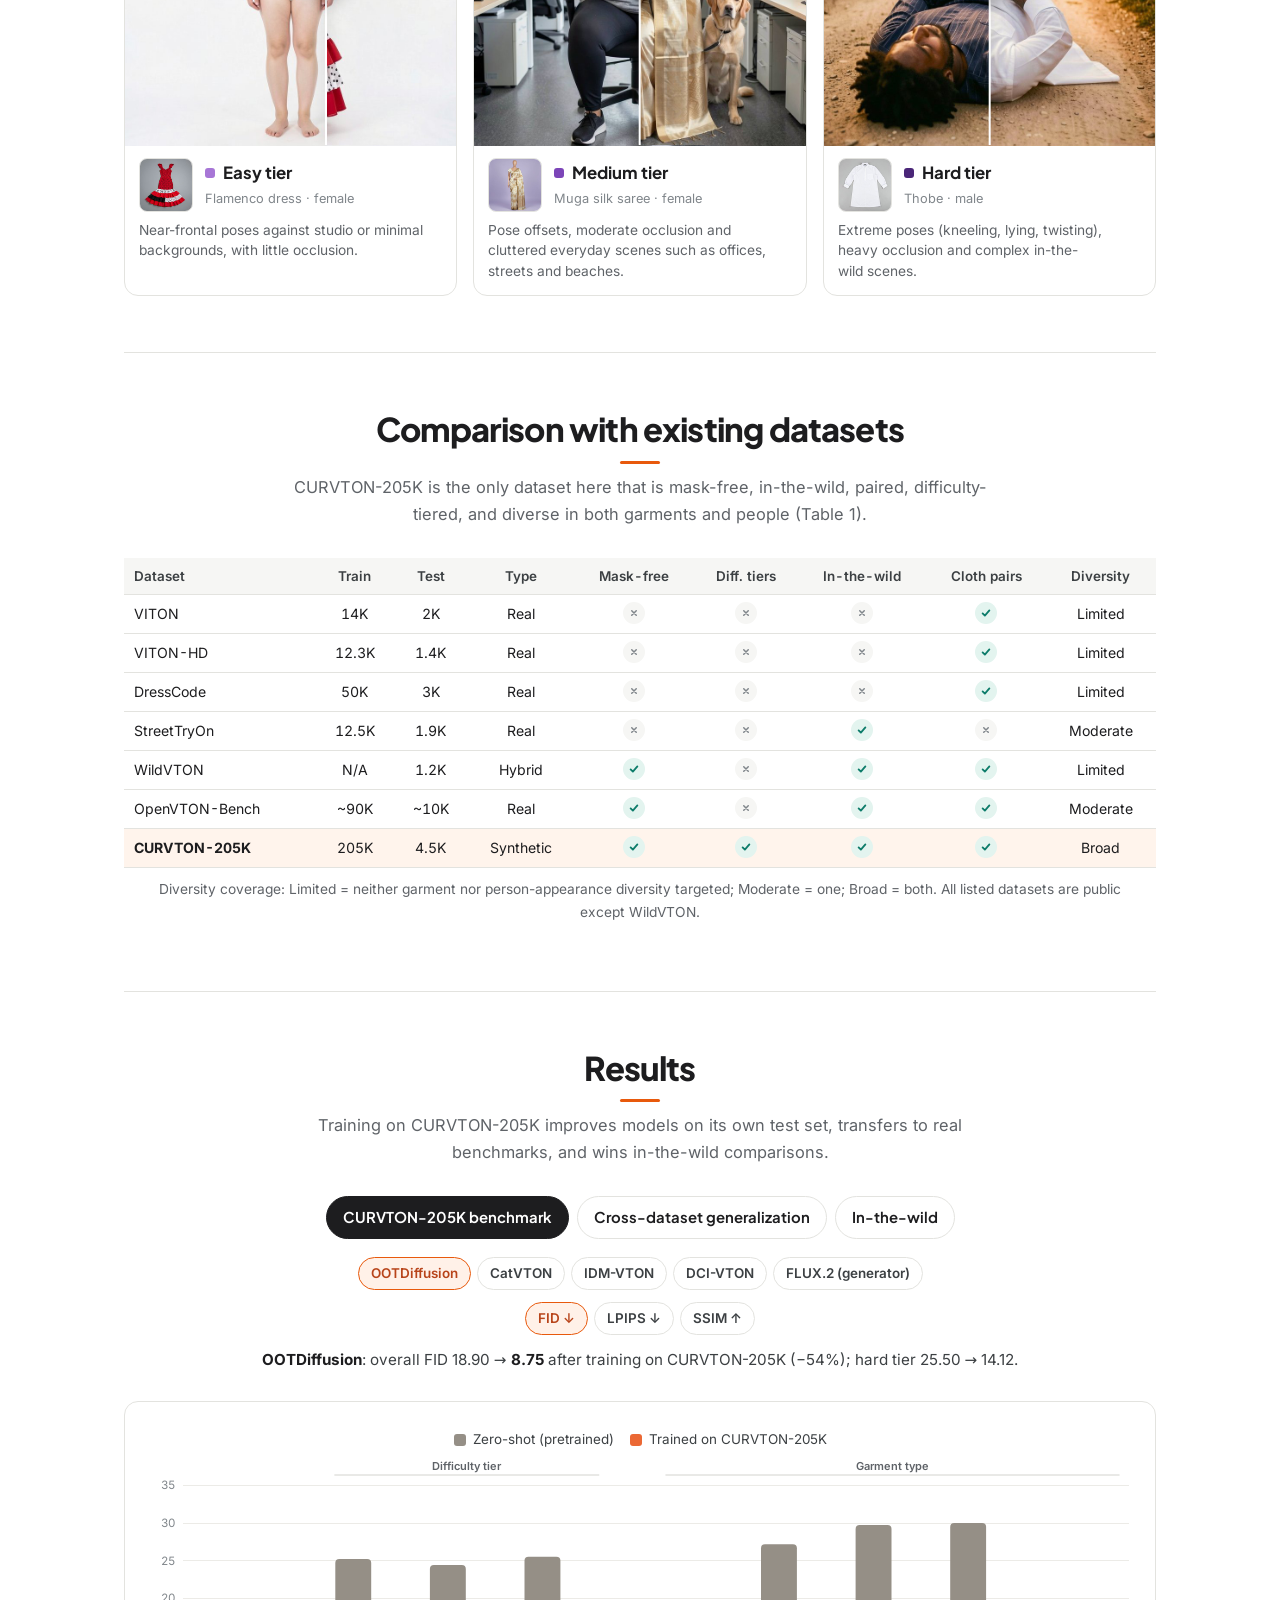
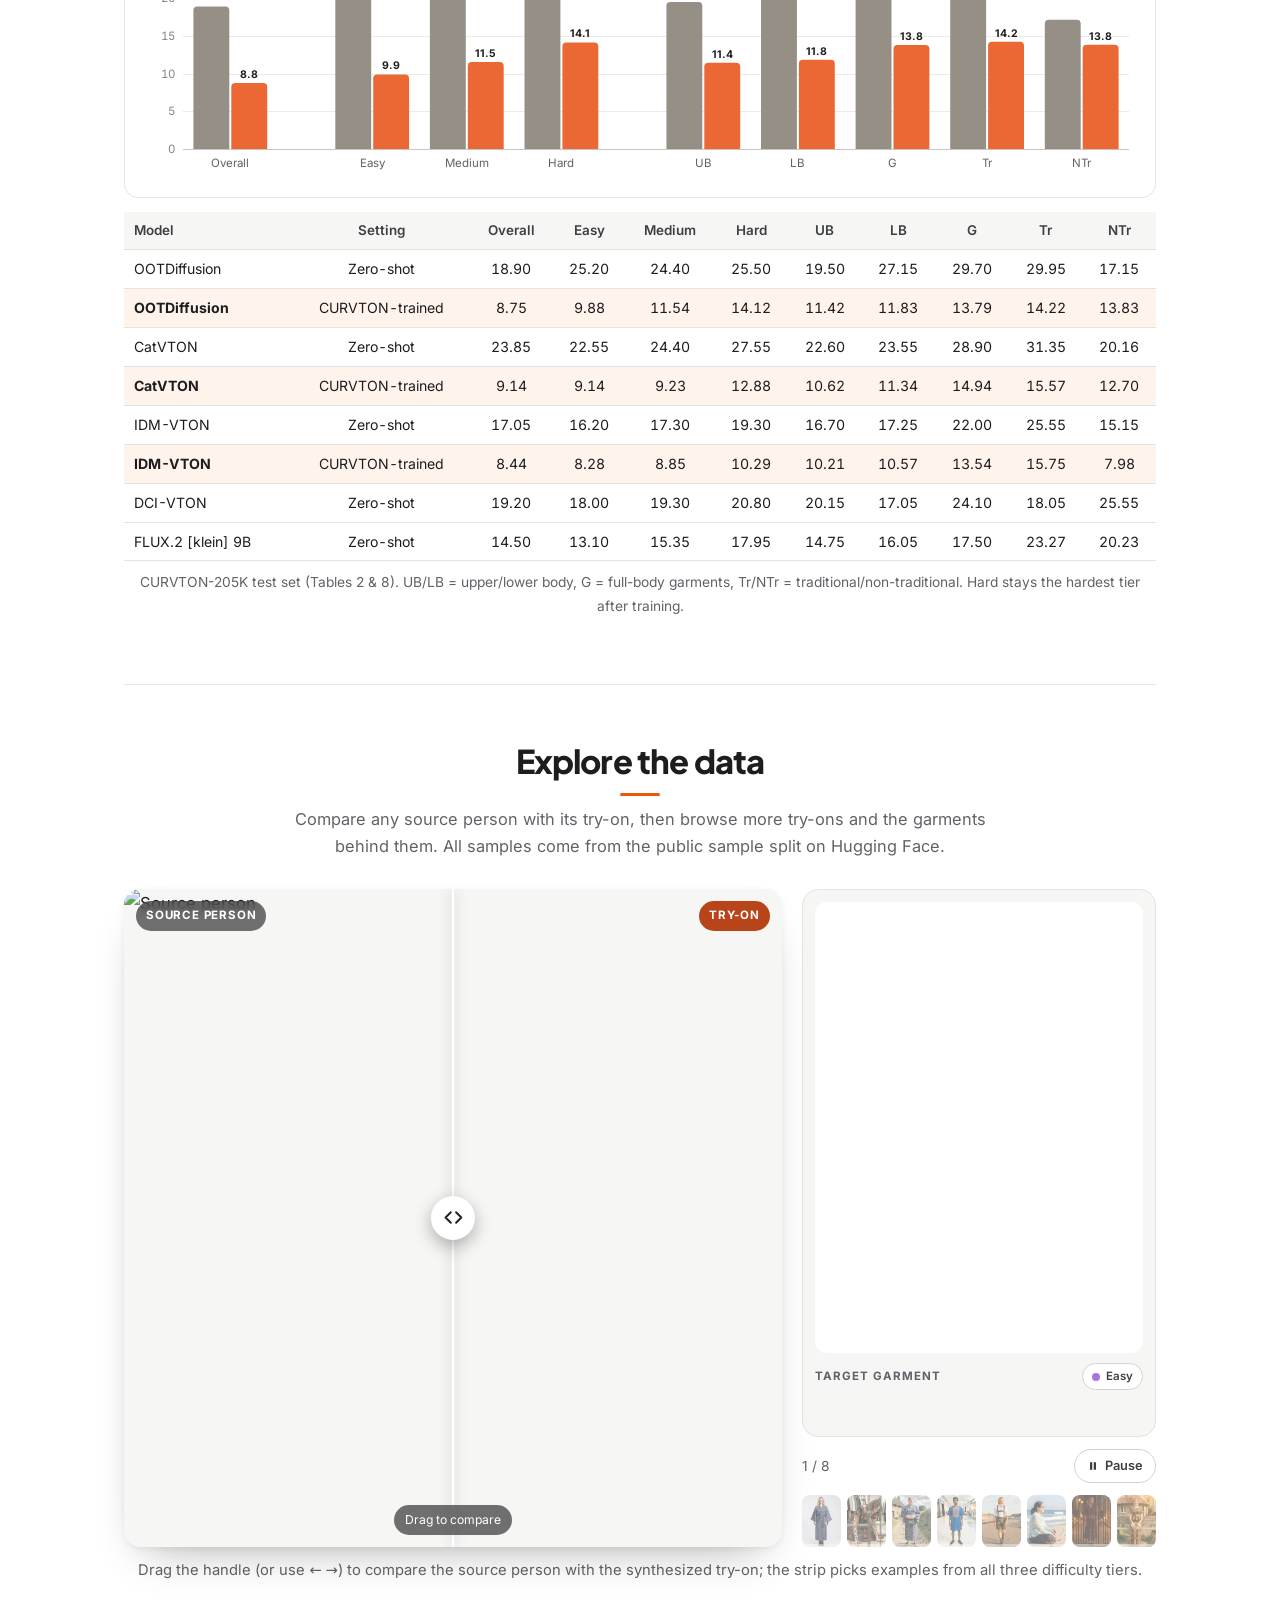
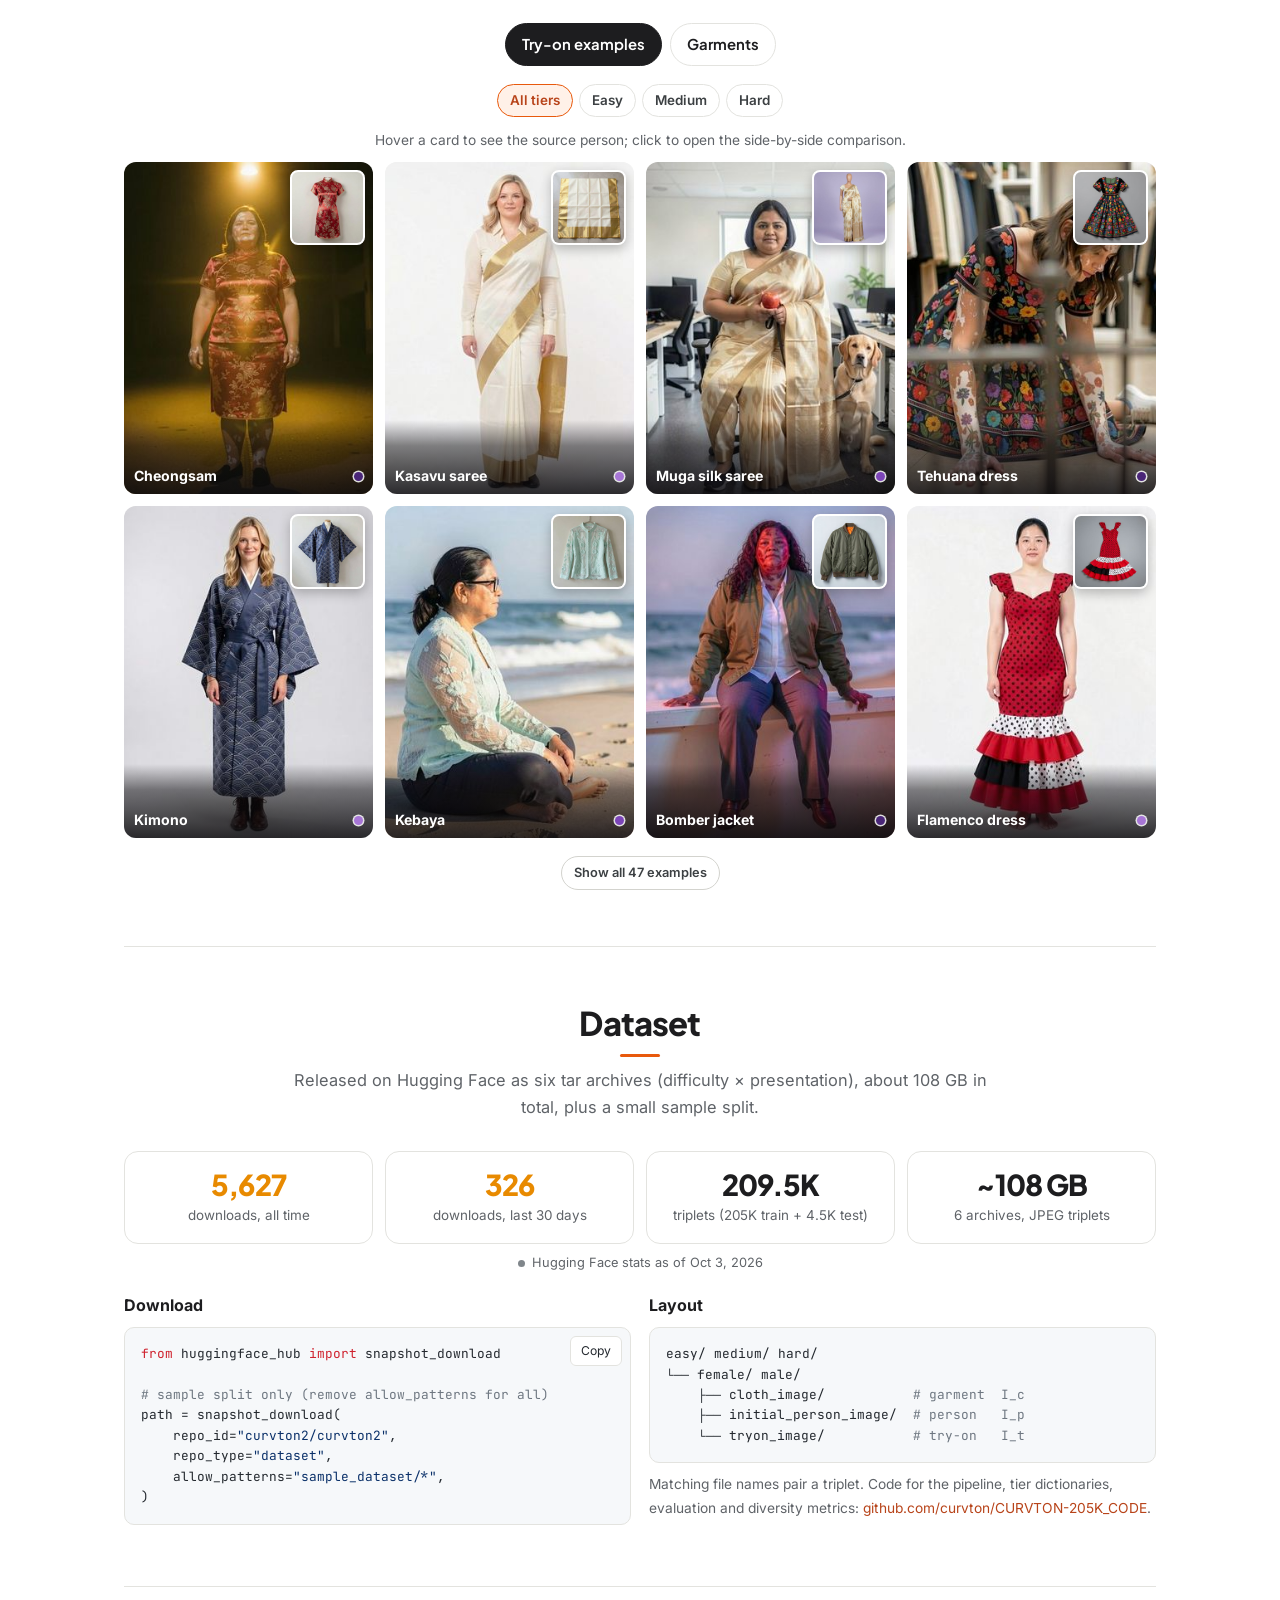
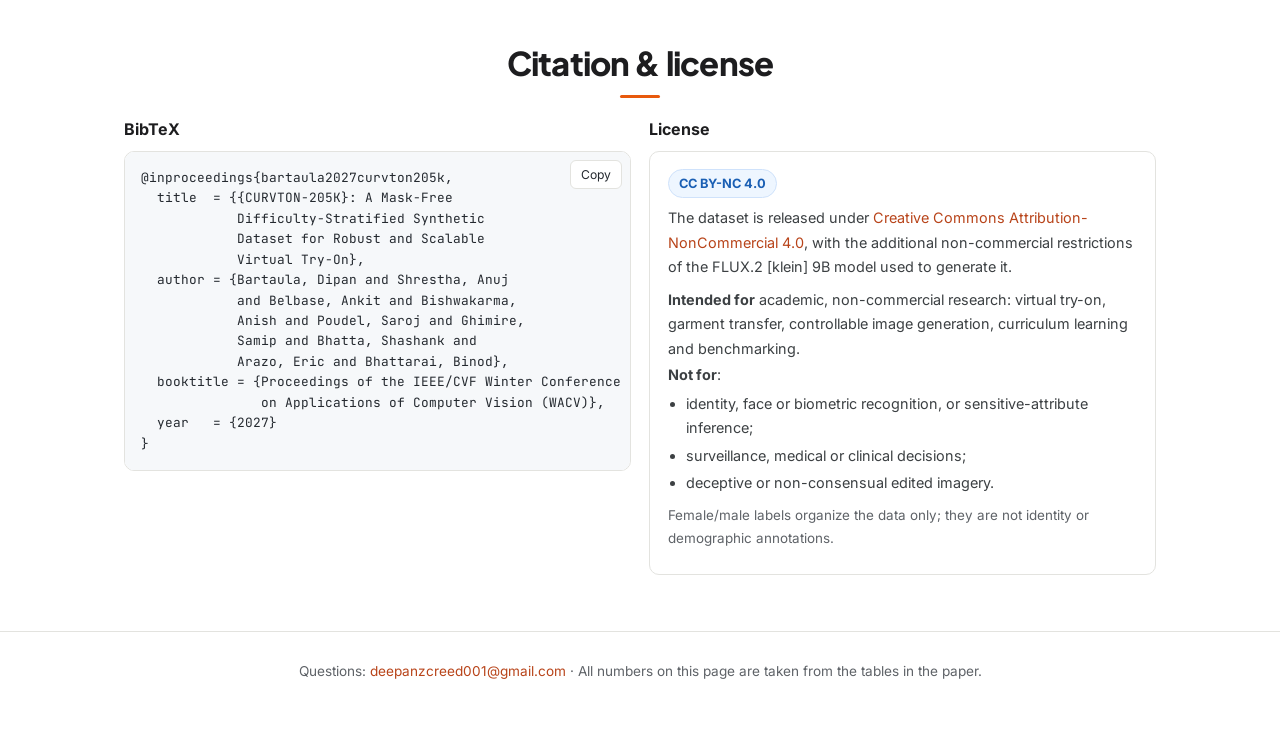
==== commit 5be144d1: "Move project page to curvton2.github.io Co-Authored-By: Claude Opus 5.5 <noreply@anthropic.com>" ====
--- a/site/curvton/index.html
+++ b/site/curvton/index.html
@@ -9,13 +9,13 @@
 <meta property="og:title" content="CURVTON-205K: A Mask-Free Difficulty-Stratified Synthetic Dataset for Robust and Scalable Virtual Try-On">
 <meta property="og:description" content="WACV 2027 · 205K curated mask-free try-on triplets · 200 garment types · easy / medium / hard tiers · evaluated across four VTON architectures.">
 <meta property="og:type" content="website">
-<meta property="og:url" content="https://dipanbartaula.github.io/curvton/">
-<meta property="og:image" content="https://dipanbartaula.github.io/curvton/static/img/og.jpg">
+<meta property="og:url" content="https://curvton2.github.io/curvton/">
+<meta property="og:image" content="https://curvton2.github.io/curvton/static/img/og.jpg">
 <meta property="og:image:width" content="1200">
 <meta property="og:image:height" content="630">
 <meta name="twitter:card" content="summary_large_image">
-<meta name="twitter:image" content="https://dipanbartaula.github.io/curvton/static/img/og.jpg">
-<link rel="canonical" href="https://dipanbartaula.github.io/curvton/">
+<meta name="twitter:image" content="https://curvton2.github.io/curvton/static/img/og.jpg">
+<link rel="canonical" href="https://curvton2.github.io/curvton/">
 <meta name="theme-color" content="#ffffff">
 <link rel="icon" href="data:image/svg+xml,%3Csvg xmlns='http://www.w3.org/2000/svg' viewBox='0 0 64 64'%3E%3Crect width='64' height='64' rx='16' fill='%231d1d1f'/%3E%3Cpath d='M22 14l-10 8 5 8 5-3v23h20V27l5 3 5-8-10-8c-2 4-6 6-10 6s-8-2-10-6z' fill='%23e8590c'/%3E%3C/svg%3E">
 <link rel="preload" href="static/fonts/inter-var.woff2" as="font" type="font/woff2" crossorigin>
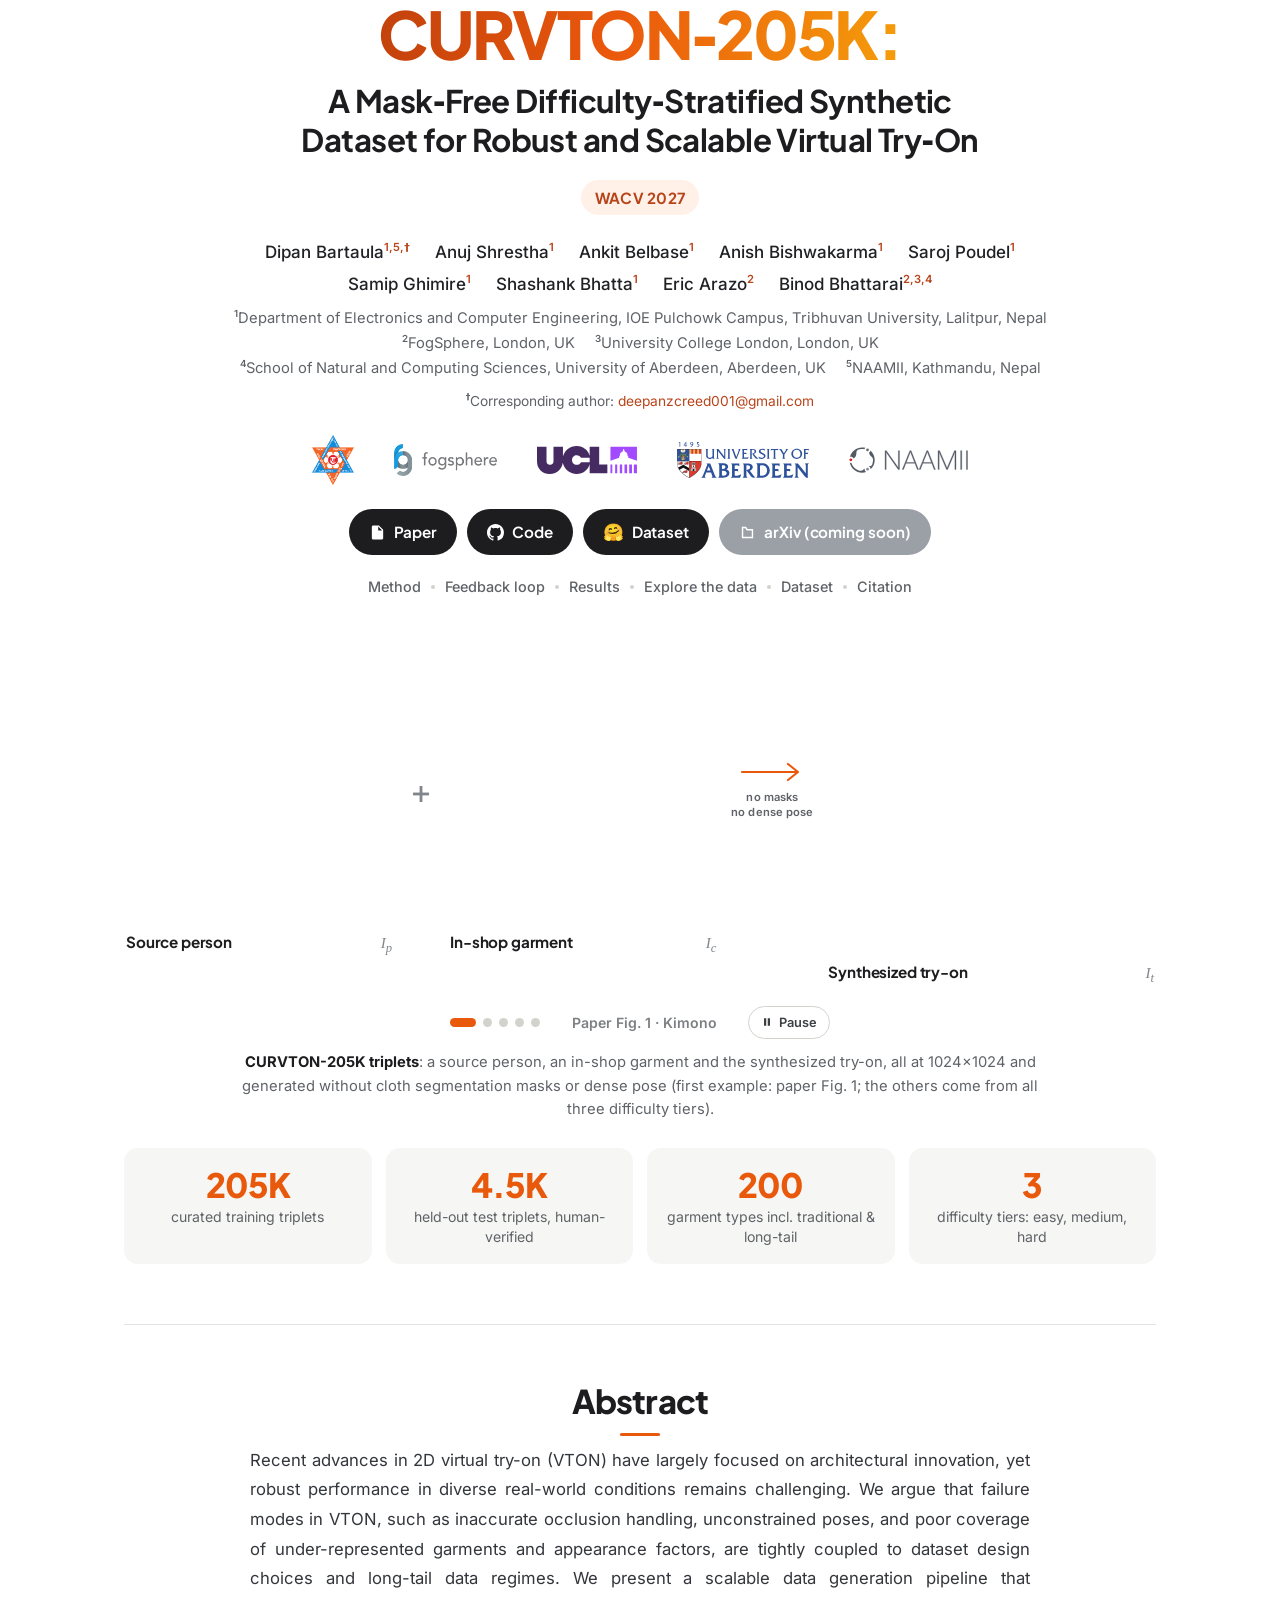
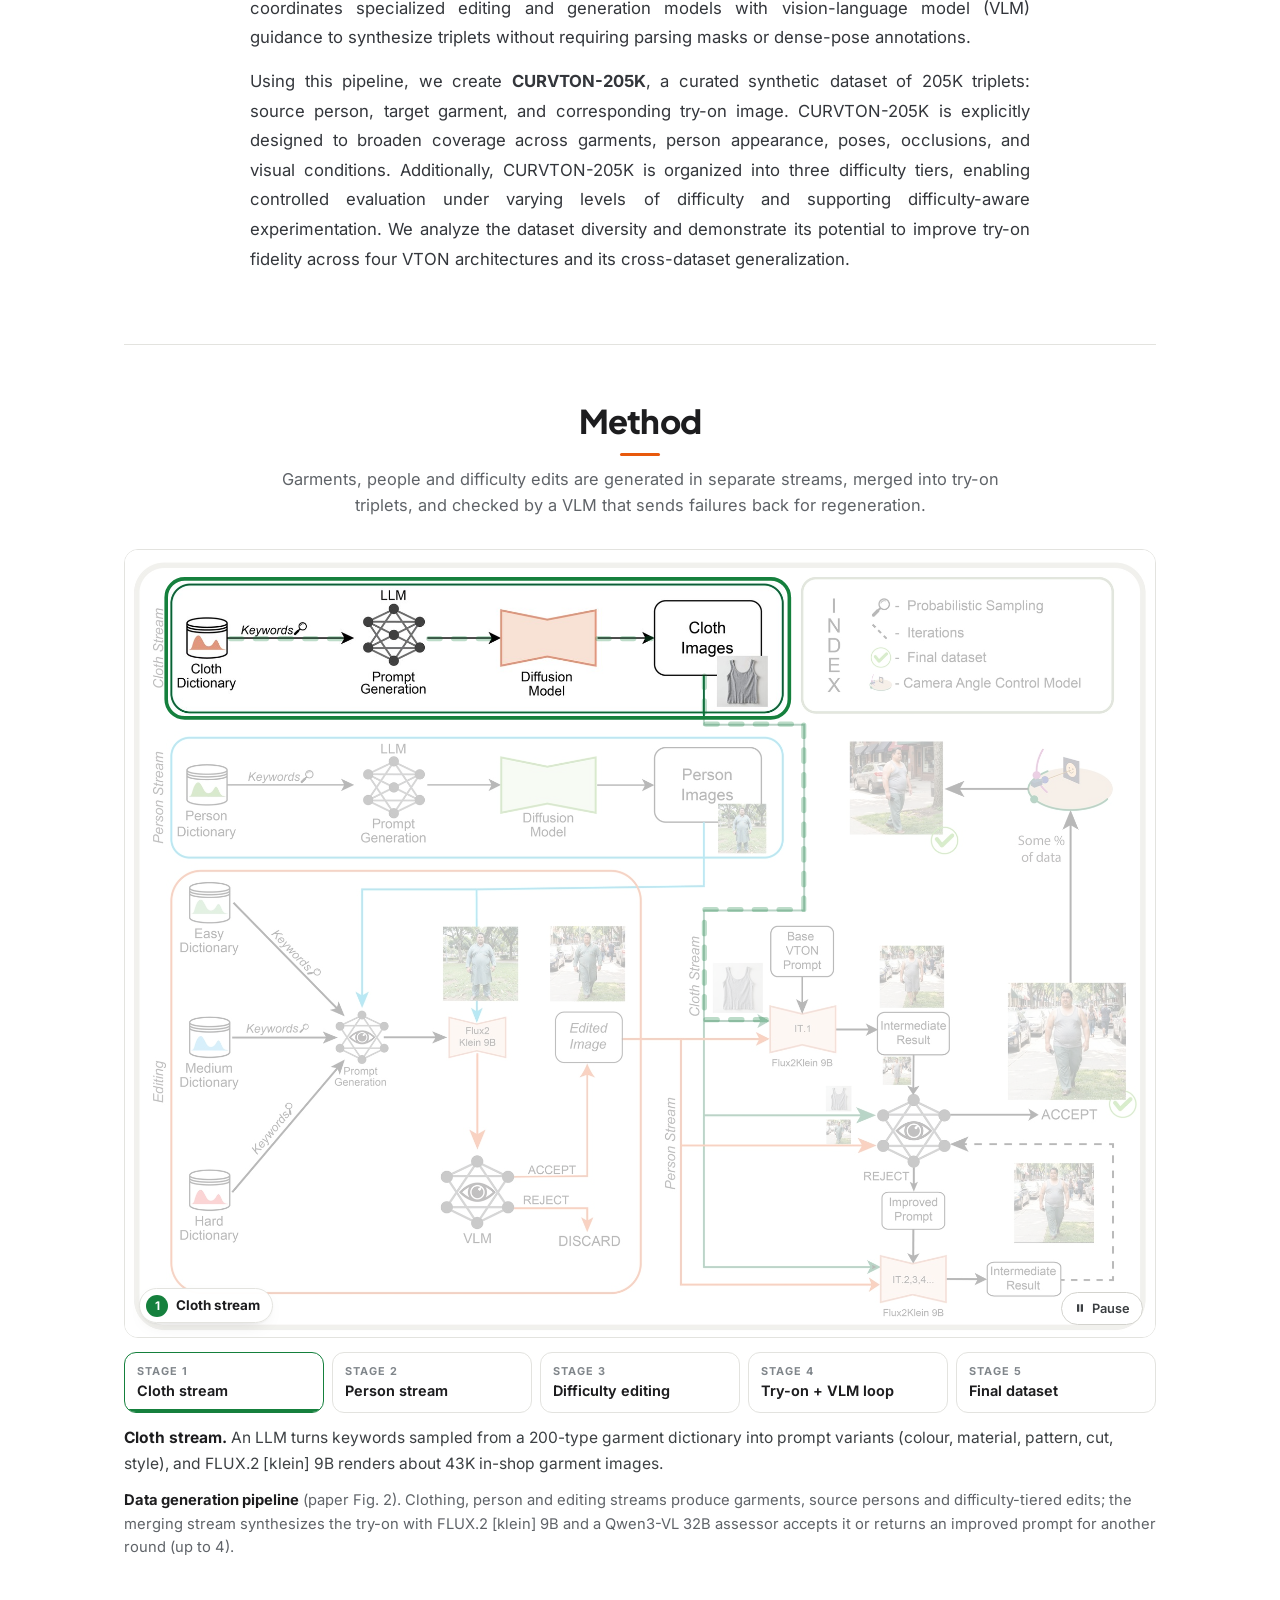
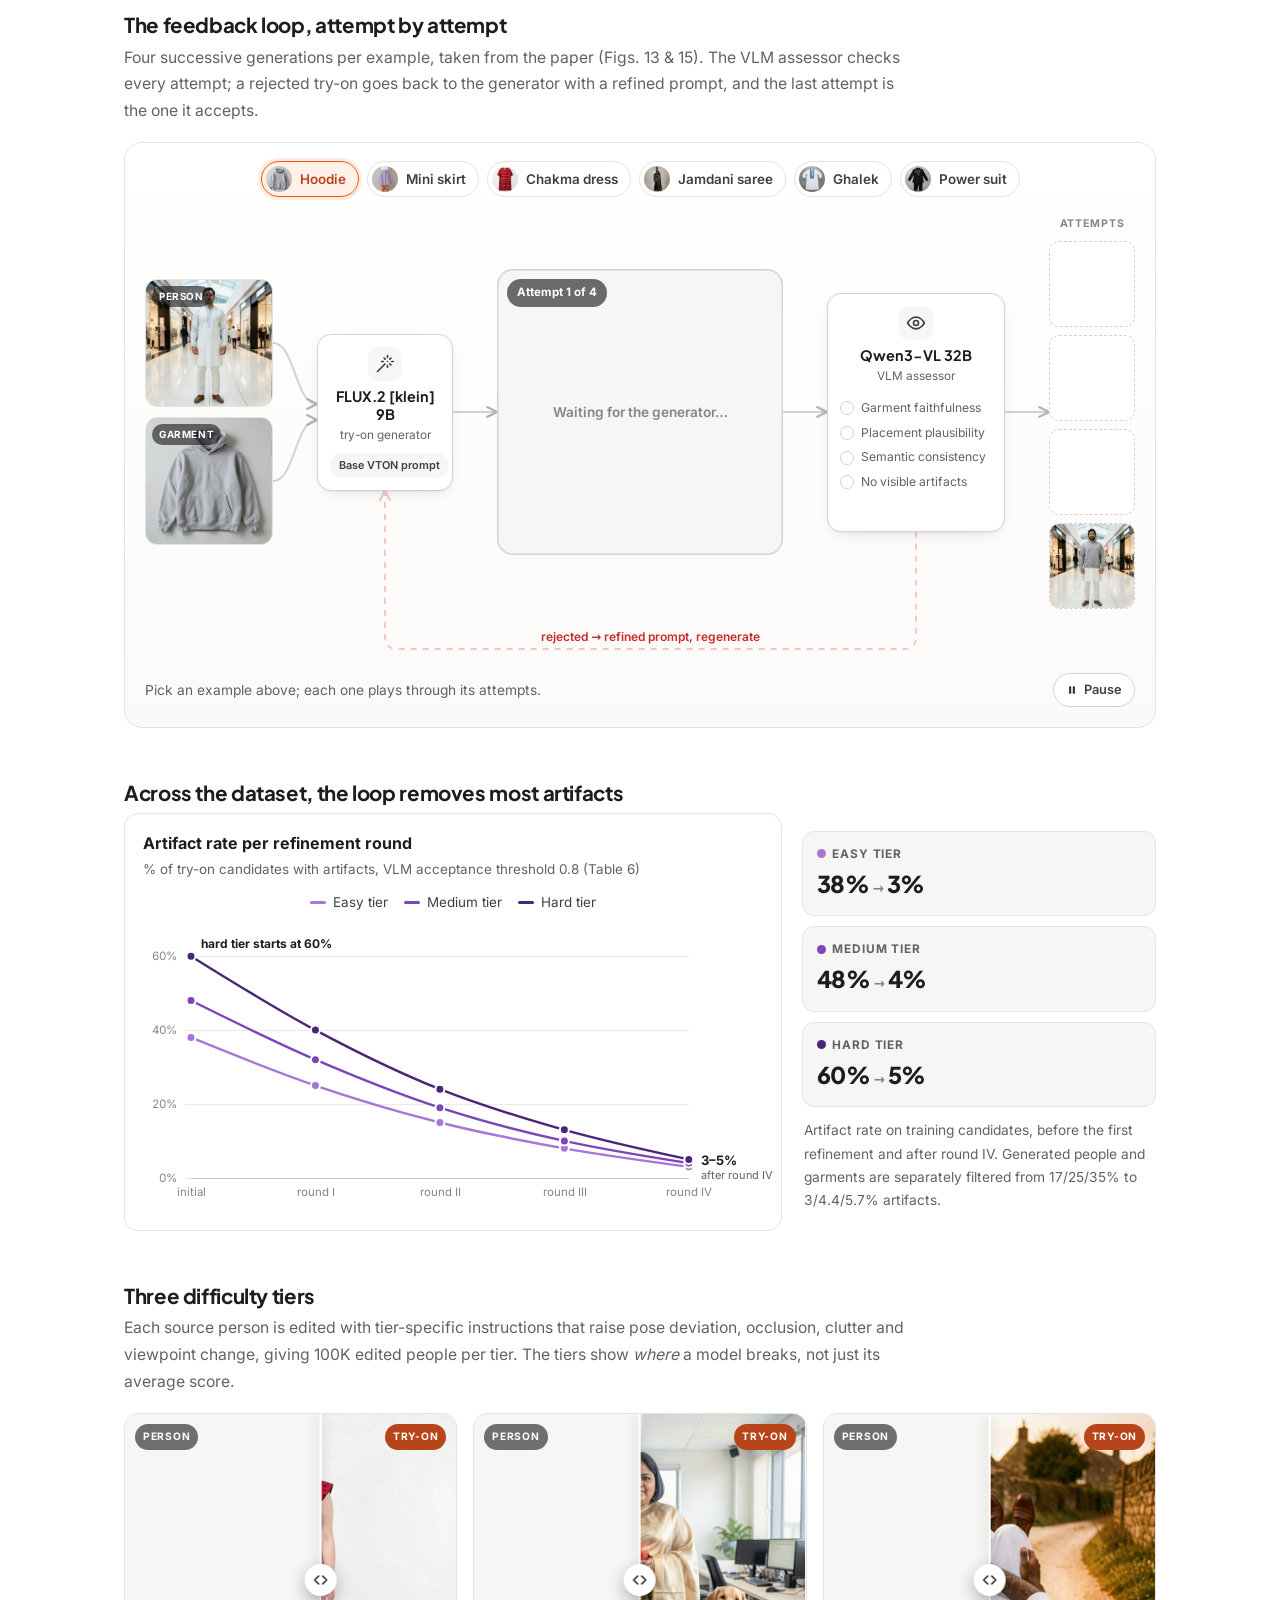
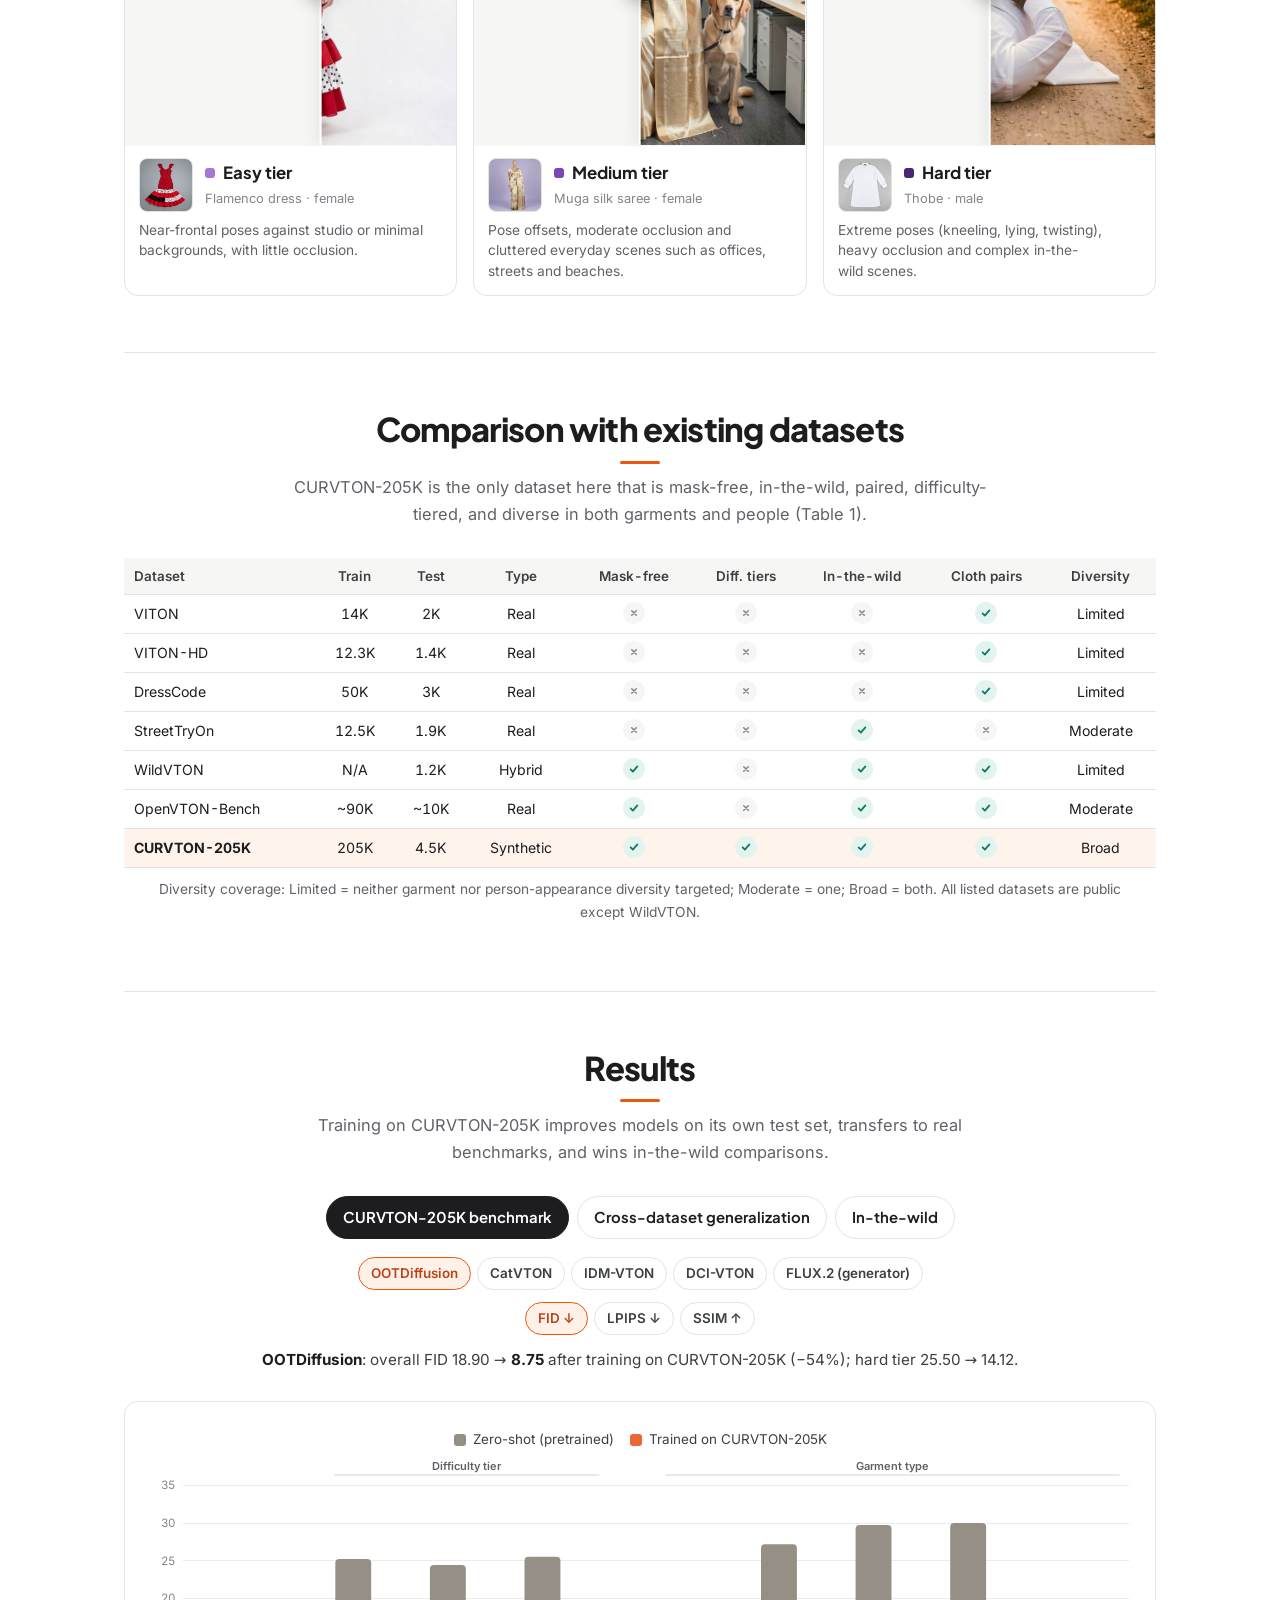
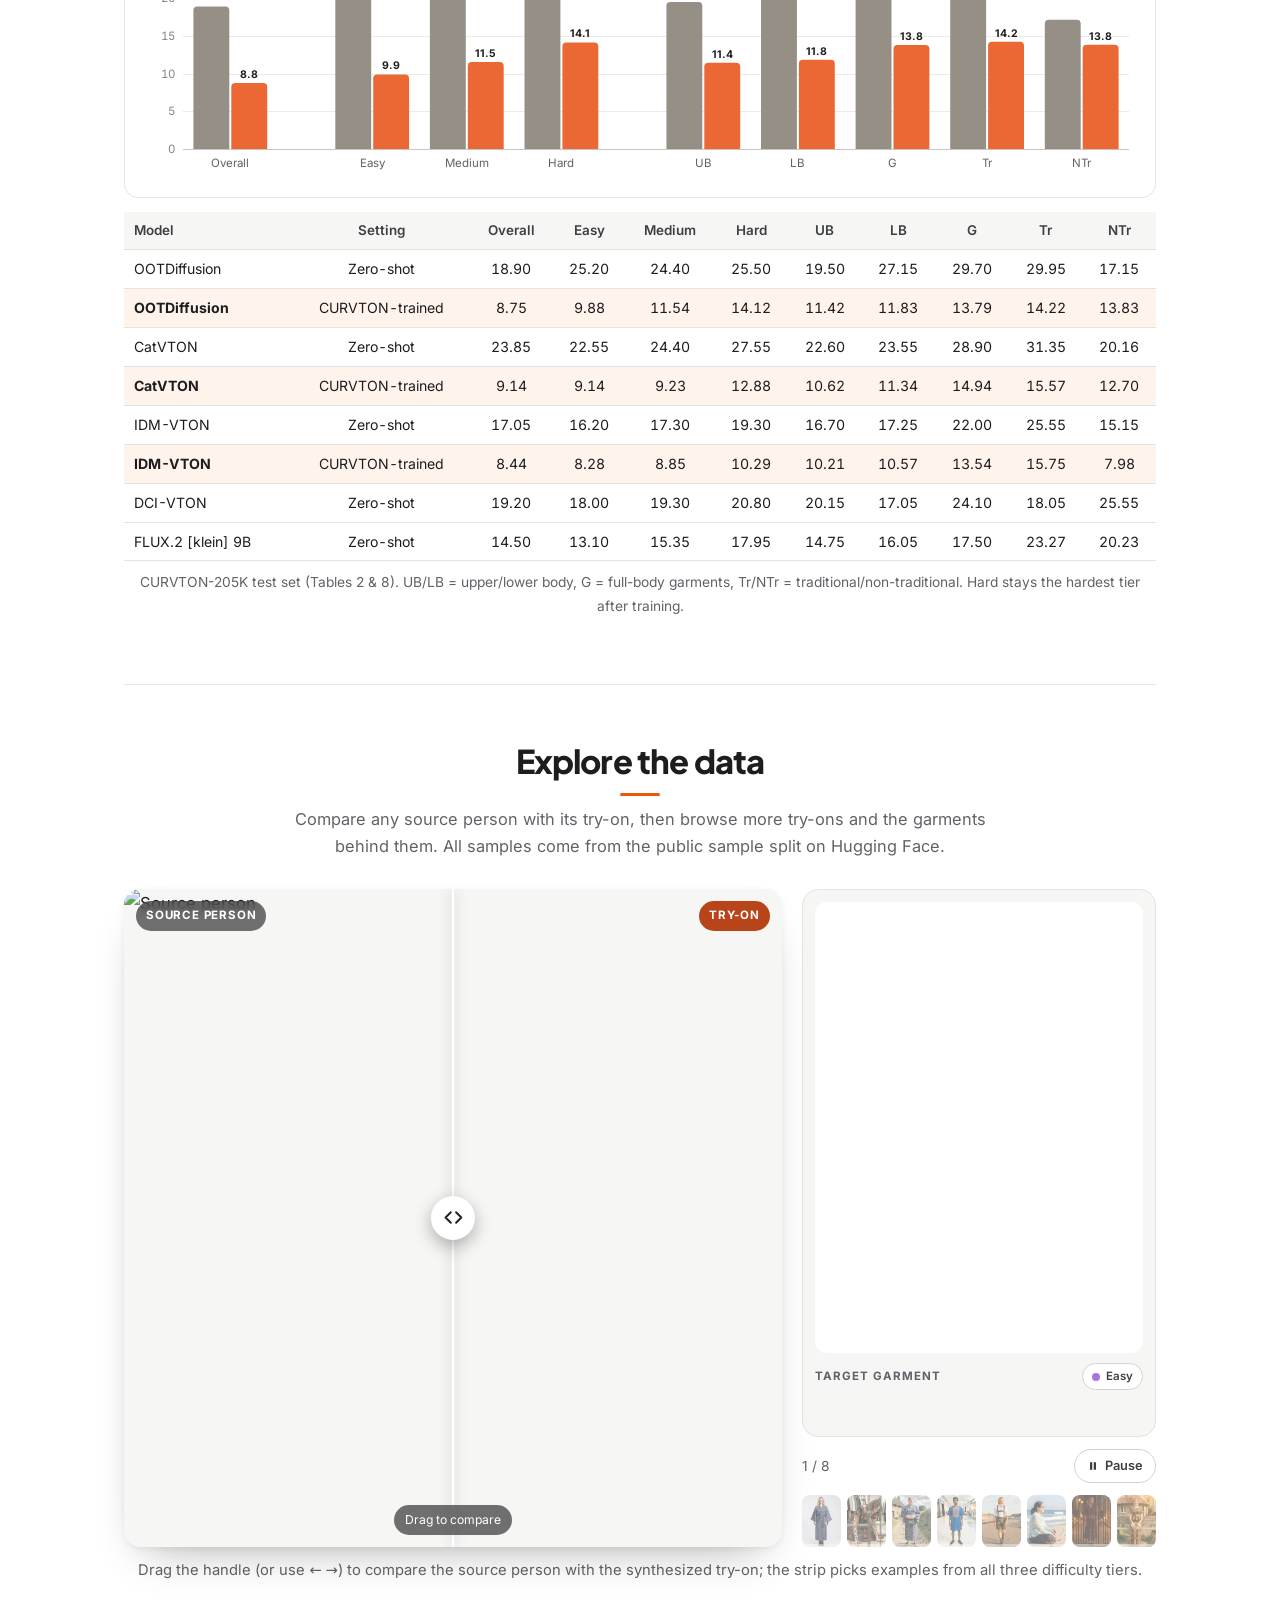
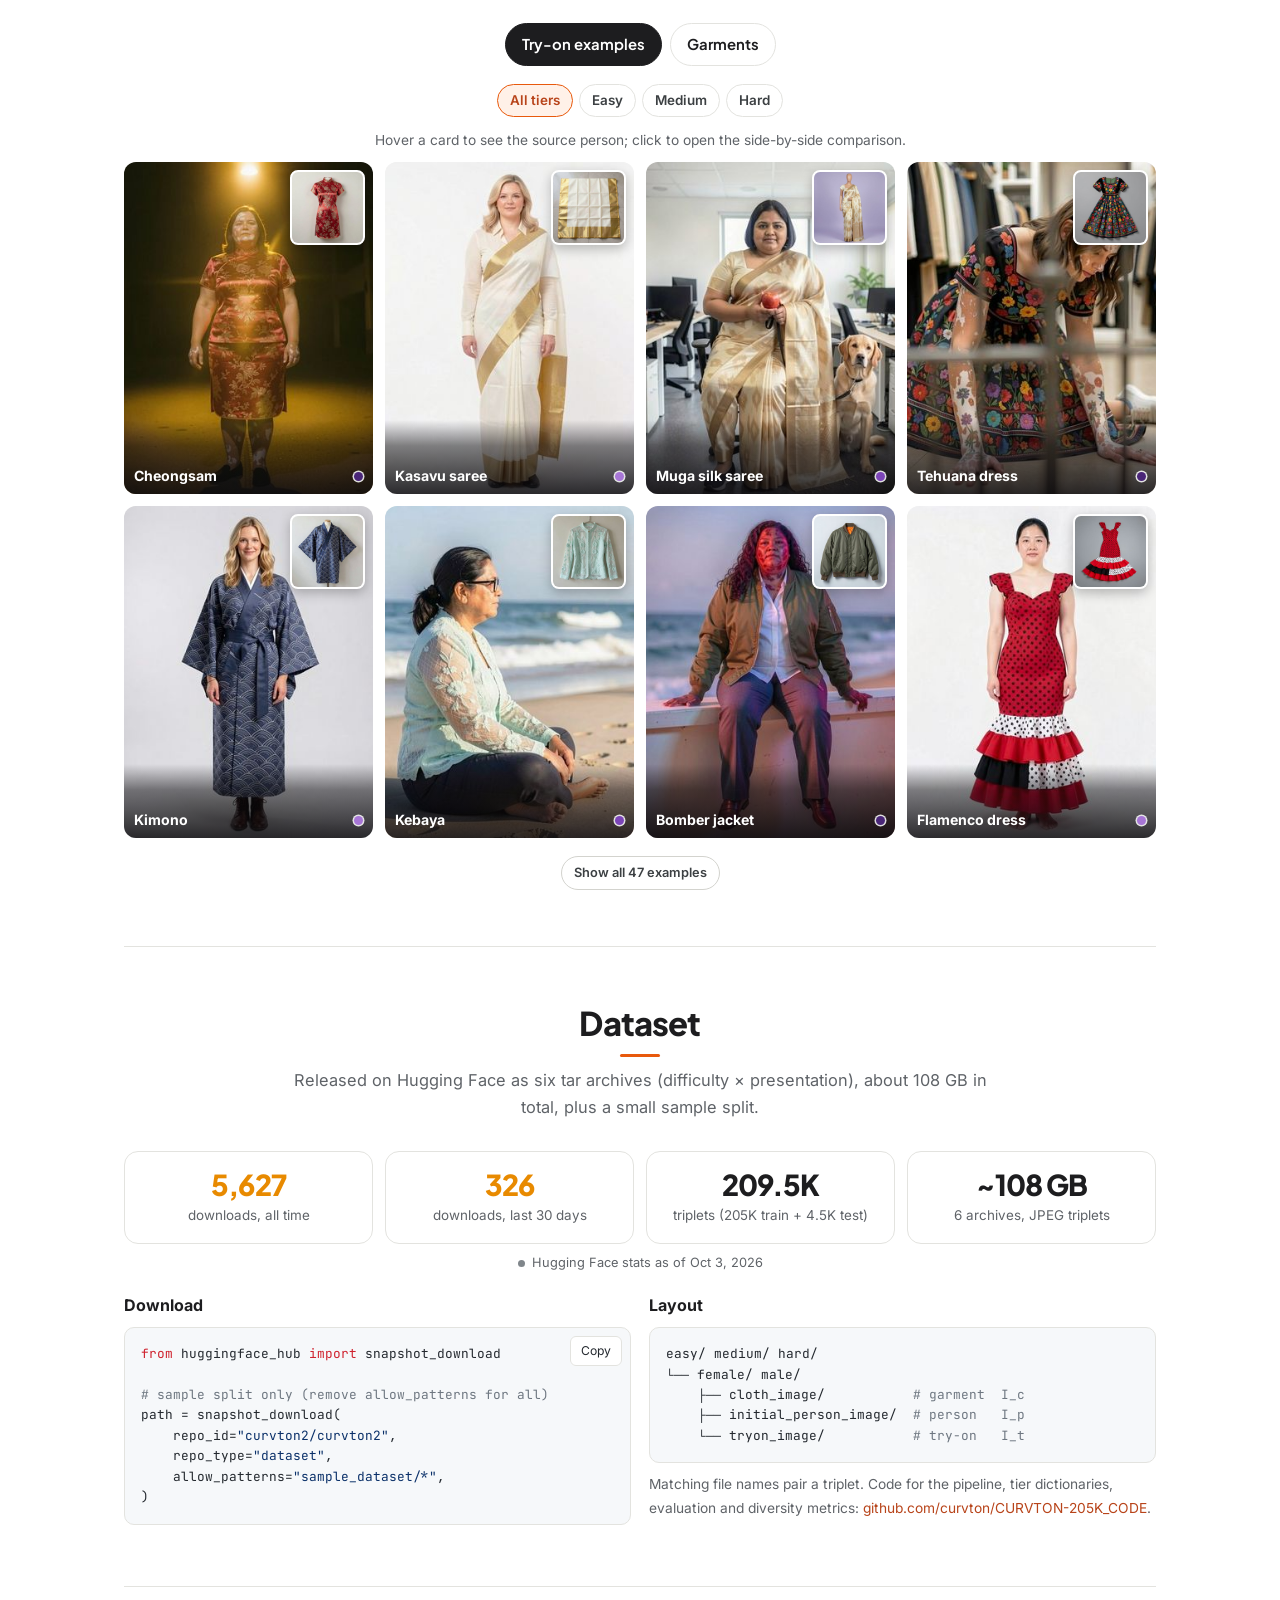
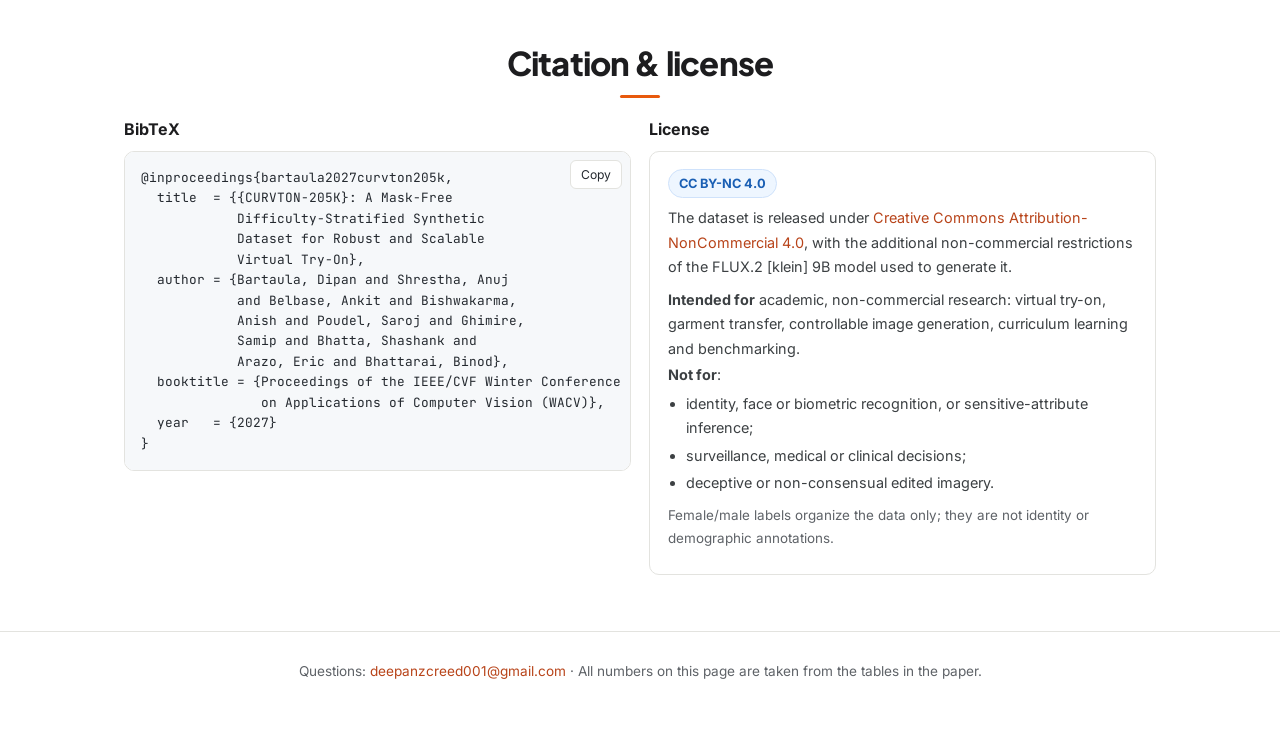
==== commit f9b0b5ea: "Point Code links to github.com/curvton2/CURVTON_205K Co-Authored-By: Claude Opus 5.5 <noreply@anthro" ====
--- a/site/curvton/index.html
+++ b/site/curvton/index.html
@@ -56,7 +56,7 @@
   </div>
   <div class="buttons">
     <a class="btn" href="static/pdf/CURVTON-205K.pdf" target="_blank" rel="noopener"><svg viewBox="0 0 24 24"><path d="M6 2h8l6 6v12a2 2 0 0 1-2 2H6a2 2 0 0 1-2-2V4a2 2 0 0 1 2-2zm7 1.5V9h5.5L13 3.5zM8 13h8v1.6H8V13zm0 3.4h8V18H8v-1.6z"/></svg>Paper</a>
-    <a class="btn" href="https://github.com/curvton/CURVTON-205K_CODE" target="_blank" rel="noopener"><svg viewBox="0 0 16 16"><path d="M8 0C3.58 0 0 3.58 0 8c0 3.54 2.29 6.53 5.47 7.59.4.07.55-.17.55-.38 0-.19-.01-.82-.01-1.49-2.01.37-2.53-.49-2.69-.94-.09-.23-.48-.94-.82-1.13-.28-.15-.68-.52-.01-.53.63-.01 1.08.58 1.23.82.72 1.21 1.87.87 2.33.66.07-.52.28-.87.51-1.07-1.78-.2-3.64-.89-3.64-3.95 0-.87.31-1.59.82-2.15-.08-.2-.36-1.02.08-2.12 0 0 .67-.21 2.2.82.64-.18 1.32-.27 2-.27.68 0 1.36.09 2 .27 1.53-1.04 2.2-.82 2.2-.82.44 1.1.16 1.92.08 2.12.51.56.82 1.27.82 2.15 0 3.07-1.87 3.75-3.65 3.95.29.25.54.73.54 1.48 0 1.07-.01 1.93-.01 2.2 0 .21.15.46.55.38A8.013 8.013 0 0016 8c0-4.42-3.58-8-8-8z"/></svg>Code</a>
+    <a class="btn" href="https://github.com/curvton2/CURVTON_205K" target="_blank" rel="noopener"><svg viewBox="0 0 16 16"><path d="M8 0C3.58 0 0 3.58 0 8c0 3.54 2.29 6.53 5.47 7.59.4.07.55-.17.55-.38 0-.19-.01-.82-.01-1.49-2.01.37-2.53-.49-2.69-.94-.09-.23-.48-.94-.82-1.13-.28-.15-.68-.52-.01-.53.63-.01 1.08.58 1.23.82.72 1.21 1.87.87 2.33.66.07-.52.28-.87.51-1.07-1.78-.2-3.64-.89-3.64-3.95 0-.87.31-1.59.82-2.15-.08-.2-.36-1.02.08-2.12 0 0 .67-.21 2.2.82.64-.18 1.32-.27 2-.27.68 0 1.36.09 2 .27 1.53-1.04 2.2-.82 2.2-.82.44 1.1.16 1.92.08 2.12.51.56.82 1.27.82 2.15 0 3.07-1.87 3.75-3.65 3.95.29.25.54.73.54 1.48 0 1.07-.01 1.93-.01 2.2 0 .21.15.46.55.38A8.013 8.013 0 0016 8c0-4.42-3.58-8-8-8z"/></svg>Code</a>
     <a class="btn" href="https://huggingface.co/datasets/curvton2/curvton2" target="_blank" rel="noopener"><span class="emoji" aria-hidden="true">🤗</span>Dataset</a>
     <a class="btn disabled" href="#" aria-disabled="true" tabindex="-1"><svg viewBox="0 0 24 24"><path d="M4 4h6l2 3h8v13H4V4zm2 2v12h12V9h-7.1l-2-3H6z"/></svg>arXiv (coming soon)</a>
   </div>
@@ -263,7 +263,7 @@
     ├── cloth_image/           <span class="c"># garment  I_c</span>
     ├── initial_person_image/  <span class="c"># person   I_p</span>
     └── tryon_image/           <span class="c"># try-on   I_t</span></pre>
-      <p class="hint" style="text-align:left;margin-top:10px">Matching file names pair a triplet. Code for the pipeline, tier dictionaries, evaluation and diversity metrics: <a href="https://github.com/curvton/CURVTON-205K_CODE" target="_blank" rel="noopener">github.com/curvton/CURVTON-205K_CODE</a>.</p>
+      <p class="hint" style="text-align:left;margin-top:10px">Matching file names pair a triplet. Code for the pipeline, tier dictionaries, evaluation and diversity metrics: <a href="https://github.com/curvton2/CURVTON_205K" target="_blank" rel="noopener">github.com/curvton/CURVTON-205K_CODE</a>.</p>
     </div>
   </div>
 </section>
